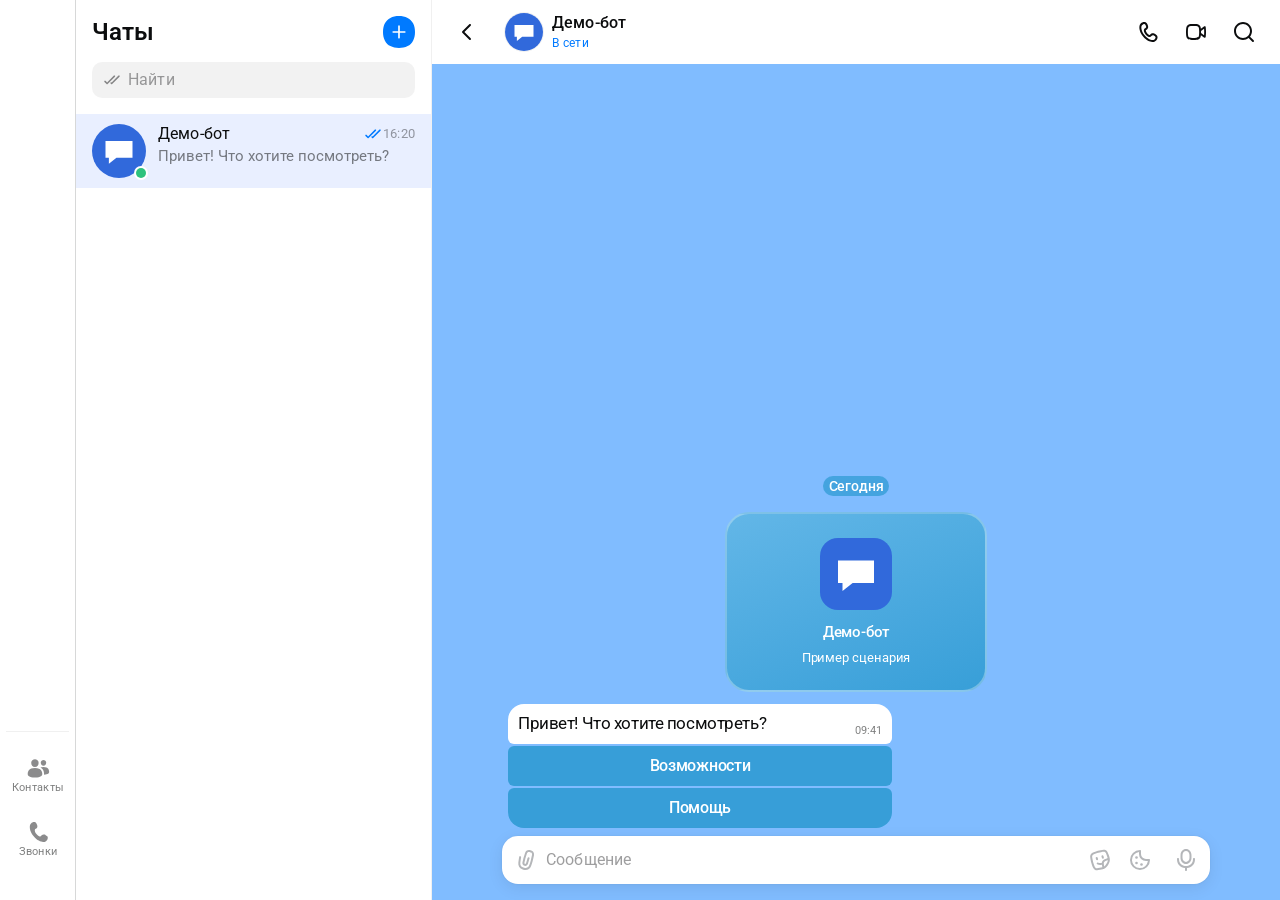
==== prototype/index.html @ 6539c927 "Add files via upload" ====
<!doctype html>
<html lang="ru">
<head>
<meta charset="utf-8">
<meta name="referrer" content="no-referrer">
<meta http-equiv="Content-Security-Policy" content="default-src 'self' data: blob:; script-src 'self' 'unsafe-inline'; style-src 'self' 'unsafe-inline'; img-src 'self' data: blob: https: http:; font-src 'self' data:; connect-src 'self'; object-src 'none'; base-uri 'none'; form-action 'self'">
<meta name="viewport" content="width=device-width, initial-scale=1, viewport-fit=cover">
<title>Чат-бот — Демо-бот</title>
<link rel="stylesheet" href="assets/fonts/fonts.css">
<link rel="stylesheet" href="shared/style.css">
<link rel="stylesheet" href="shared/board.css">
<link rel="stylesheet" href="shared/editor-ui.css">
<link rel="stylesheet" href="shared/message-media.css">
<link rel="stylesheet" href="shared/boundary.css">
</head>
<body>

<div class="app">

  <!-- ═══ Navigation Panel · Figma 1:22550 · только ≥768px ═══ -->
  <nav class="nav-rail" aria-label="Основная навигация">
    <div class="nav-group">
      <button class="nav-item is-active" type="button">
        <svg class="ico" aria-hidden="true" focusable="false" width="24" height="24" viewBox="0 0 24 24" fill="none" xmlns="http://www.w3.org/2000/svg"><path fill-rule="evenodd" clip-rule="evenodd" d="M12 3C13.3439 3 14.8289 3.08463 16.2085 3.19701C18.6009 3.39191 19.7971 3.48936 20.7063 4.39867C21.6155 5.30798 21.7096 6.46516 21.8979 8.7795C21.9597 9.54011 22 10.302 22 10.9969C22 11.6917 21.9597 12.4536 21.8979 13.2142C21.7096 15.5286 21.6155 16.6857 20.7063 17.5951C19.7971 18.5044 18.6009 18.6018 16.2084 18.7967C15.3845 18.8638 14.523 18.9211 13.6764 18.9563C12.6349 20.6759 11.5567 21.7791 9.95376 22.8456C9.27831 23.2949 8.41683 22.701 8.46643 21.8913C8.50168 21.3158 8.5093 20.7312 8.48572 20.1089C8.4593 19.4117 7.9168 18.8536 7.22532 18.7605L7.01474 18.7322C5.12871 18.5688 4.09872 18.4002 3.29372 17.5951C2.38452 16.6857 2.29039 15.5286 2.10213 13.2142C2.04026 12.4536 2 11.6917 2 10.9969C2 10.302 2.04026 9.54011 2.10213 8.7795C2.29039 6.46516 2.38452 5.30798 3.29372 4.39867C4.20292 3.48936 5.39913 3.39191 7.79155 3.19701C9.17113 3.08462 10.6561 3 12 3ZM7.50121 12.5C8.19223 12.5 8.75242 11.8284 8.75242 11C8.75242 10.1716 8.19223 9.5 7.50121 9.5C6.81019 9.5 6.25 10.1716 6.25 11C6.25 11.8284 6.81019 12.5 7.50121 12.5ZM11.9446 12.5C12.6356 12.5 13.1958 11.8284 13.1958 11C13.1958 10.1716 12.6356 9.5 11.9446 9.5C11.2535 9.5 10.6934 10.1716 10.6934 11C10.6934 11.8284 11.2535 12.5 11.9446 12.5ZM17.7505 11C17.7505 11.8284 17.1903 12.5 16.4993 12.5C15.8082 12.5 15.248 11.8284 15.248 11C15.248 10.1716 15.8082 9.5 16.4993 9.5C17.1903 9.5 17.7505 10.1716 17.7505 11Z" fill="currentColor"/></svg>
        <span>Все</span>
      </button>
      <button class="nav-item" type="button">
        <svg class="ico" aria-hidden="true" focusable="false" width="24" height="24" viewBox="0 0 24 24" fill="none" xmlns="http://www.w3.org/2000/svg"><path d="M10.1376 4.92166L10.2049 5.00016C10.304 4.99909 10.4024 4.99854 10.5 4.99854C12.0216 4.99854 13.7441 5.13252 15.226 5.28722C16.9238 5.46448 17.7727 5.55311 18.4001 6.18284C18.9679 6.75276 19.0915 7.49932 19.236 8.88934C17.8141 8.67946 16.1402 8.49854 14.5742 8.49854C12.7411 8.49854 10.6055 8.71131 8.90316 8.92678L8.68102 8.95469C7.30683 9.12672 6.13146 9.27385 5.05734 10.0866C3.98345 10.8991 3.55955 11.9063 3.06809 13.0739L2.99802 13.2403C2.56907 14.2561 2.21929 15.2714 1.94737 16.2951L1.92176 16.3915C1.86326 16.6114 1.80438 16.8327 1.74996 17.0526C1.68744 16.5281 1.64314 15.92 1.59083 15.2018C1.53577 14.4458 1.5 13.6891 1.5 12.9985C1.5 12.6756 1.50783 12.3381 1.52179 11.993C1.5078 11.6513 1.5 11.3252 1.5 11.0227C1.5 9.77386 1.63289 8.20976 1.78554 6.82502C1.93745 5.44696 2.01341 4.75793 2.42578 4.21005C2.5692 4.0195 2.76079 3.83112 2.95373 3.69093C3.50849 3.28787 3.90544 3.25088 4.69933 3.1769C6.47935 3.01103 7.36935 2.9281 7.91436 3.0853C8.11092 3.142 8.30969 3.22245 8.49035 3.31842C8.99128 3.58453 9.3734 4.03024 10.1376 4.92166Z" fill="currentColor"/><path d="M5.96253 11.2827C5.21374 11.8493 4.93583 12.5075 4.38001 13.8238C3.97687 14.7785 3.65027 15.7276 3.39724 16.6802C2.99285 18.2027 2.79065 18.9639 3.31555 19.7216C3.84044 20.4794 4.69624 20.5682 6.40784 20.7458C7.74197 20.8842 9.27933 20.9985 10.719 20.9985C12.439 20.9985 14.526 20.8354 16.2524 20.6629C17.9416 20.494 18.7862 20.4096 19.5649 19.8334C20.3435 19.2572 20.6304 18.5679 21.2042 17.1894C21.5959 16.2483 21.9126 15.3115 22.1525 14.3716C22.5108 12.9681 22.6899 12.2664 22.2009 11.5284C21.7119 10.7905 20.9297 10.669 19.3652 10.426C17.9055 10.1993 16.1641 9.99854 14.5743 9.99854C12.8365 9.99854 10.775 10.2018 9.09165 10.4149C7.50477 10.6158 6.71133 10.7162 5.96253 11.2827Z" fill="currentColor"/></svg>
        <span>Личные</span>
      </button>
      <button class="nav-item" type="button">
        <svg class="ico" aria-hidden="true" focusable="false" width="24" height="24" viewBox="0 0 24 24" fill="none" xmlns="http://www.w3.org/2000/svg"><path d="M10.1376 4.92166L10.2049 5.00016C10.304 4.99909 10.4024 4.99854 10.5 4.99854C12.0216 4.99854 13.7441 5.13252 15.226 5.28722C16.9238 5.46448 17.7727 5.55311 18.4001 6.18284C18.9679 6.75276 19.0915 7.49932 19.236 8.88934C17.8141 8.67946 16.1402 8.49854 14.5742 8.49854C12.7411 8.49854 10.6055 8.71131 8.90316 8.92678L8.68102 8.95469C7.30683 9.12672 6.13146 9.27385 5.05734 10.0866C3.98345 10.8991 3.55955 11.9063 3.06809 13.0739L2.99802 13.2403C2.56907 14.2561 2.21929 15.2714 1.94737 16.2951L1.92176 16.3915C1.86326 16.6114 1.80438 16.8327 1.74996 17.0526C1.68744 16.5281 1.64314 15.92 1.59083 15.2018C1.53577 14.4458 1.5 13.6891 1.5 12.9985C1.5 12.6756 1.50783 12.3381 1.52179 11.993C1.5078 11.6513 1.5 11.3252 1.5 11.0227C1.5 9.77386 1.63289 8.20976 1.78554 6.82502C1.93745 5.44696 2.01341 4.75793 2.42578 4.21005C2.5692 4.0195 2.76079 3.83112 2.95373 3.69093C3.50849 3.28787 3.90544 3.25088 4.69933 3.1769C6.47935 3.01103 7.36935 2.9281 7.91436 3.0853C8.11092 3.142 8.30969 3.22245 8.49035 3.31842C8.99128 3.58453 9.3734 4.03024 10.1376 4.92166Z" fill="currentColor"/><path d="M5.96253 11.2827C5.21374 11.8493 4.93583 12.5075 4.38001 13.8238C3.97687 14.7785 3.65027 15.7276 3.39724 16.6802C2.99285 18.2027 2.79065 18.9639 3.31555 19.7216C3.84044 20.4794 4.69624 20.5682 6.40784 20.7458C7.74197 20.8842 9.27933 20.9985 10.719 20.9985C12.439 20.9985 14.526 20.8354 16.2524 20.6629C17.9416 20.494 18.7862 20.4096 19.5649 19.8334C20.3435 19.2572 20.6304 18.5679 21.2042 17.1894C21.5959 16.2483 21.9126 15.3115 22.1525 14.3716C22.5108 12.9681 22.6899 12.2664 22.2009 11.5284C21.7119 10.7905 20.9297 10.669 19.3652 10.426C17.9055 10.1993 16.1641 9.99854 14.5743 9.99854C12.8365 9.99854 10.775 10.2018 9.09165 10.4149C7.50477 10.6158 6.71133 10.7162 5.96253 11.2827Z" fill="currentColor"/></svg>
        <span>Новые</span>
      </button>
      <button class="nav-item" type="button">
        <svg class="ico" aria-hidden="true" focusable="false" width="24" height="24" viewBox="0 0 24 24" fill="none" xmlns="http://www.w3.org/2000/svg"><path d="M10.1376 4.92166L10.2049 5.00016C10.304 4.99909 10.4024 4.99854 10.5 4.99854C12.0216 4.99854 13.7441 5.13252 15.226 5.28722C16.9238 5.46448 17.7727 5.55311 18.4001 6.18284C18.9679 6.75276 19.0915 7.49932 19.236 8.88934C17.8141 8.67946 16.1402 8.49854 14.5742 8.49854C12.7411 8.49854 10.6055 8.71131 8.90316 8.92678L8.68102 8.95469C7.30683 9.12672 6.13146 9.27385 5.05734 10.0866C3.98345 10.8991 3.55955 11.9063 3.06809 13.0739L2.99802 13.2403C2.56907 14.2561 2.21929 15.2714 1.94737 16.2951L1.92176 16.3915C1.86326 16.6114 1.80438 16.8327 1.74996 17.0526C1.68744 16.5281 1.64314 15.92 1.59083 15.2018C1.53577 14.4458 1.5 13.6891 1.5 12.9985C1.5 12.6756 1.50783 12.3381 1.52179 11.993C1.5078 11.6513 1.5 11.3252 1.5 11.0227C1.5 9.77386 1.63289 8.20976 1.78554 6.82502C1.93745 5.44696 2.01341 4.75793 2.42578 4.21005C2.5692 4.0195 2.76079 3.83112 2.95373 3.69093C3.50849 3.28787 3.90544 3.25088 4.69933 3.1769C6.47935 3.01103 7.36935 2.9281 7.91436 3.0853C8.11092 3.142 8.30969 3.22245 8.49035 3.31842C8.99128 3.58453 9.3734 4.03024 10.1376 4.92166Z" fill="currentColor"/><path d="M5.96253 11.2827C5.21374 11.8493 4.93583 12.5075 4.38001 13.8238C3.97687 14.7785 3.65027 15.7276 3.39724 16.6802C2.99285 18.2027 2.79065 18.9639 3.31555 19.7216C3.84044 20.4794 4.69624 20.5682 6.40784 20.7458C7.74197 20.8842 9.27933 20.9985 10.719 20.9985C12.439 20.9985 14.526 20.8354 16.2524 20.6629C17.9416 20.494 18.7862 20.4096 19.5649 19.8334C20.3435 19.2572 20.6304 18.5679 21.2042 17.1894C21.5959 16.2483 21.9126 15.3115 22.1525 14.3716C22.5108 12.9681 22.6899 12.2664 22.2009 11.5284C21.7119 10.7905 20.9297 10.669 19.3652 10.426C17.9055 10.1993 16.1641 9.99854 14.5743 9.99854C12.8365 9.99854 10.775 10.2018 9.09165 10.4149C7.50477 10.6158 6.71133 10.7162 5.96253 11.2827Z" fill="currentColor"/></svg>
        <span>Сферум</span>
      </button>
      <button class="nav-item" type="button">
        <svg class="ico" aria-hidden="true" focusable="false" width="24" height="24" viewBox="0 0 24 24" fill="none" xmlns="http://www.w3.org/2000/svg"><path d="M10.1376 4.92166L10.2049 5.00016C10.304 4.99909 10.4024 4.99854 10.5 4.99854C12.0216 4.99854 13.7441 5.13252 15.226 5.28722C16.9238 5.46448 17.7727 5.55311 18.4001 6.18284C18.9679 6.75276 19.0915 7.49932 19.236 8.88934C17.8141 8.67946 16.1402 8.49854 14.5742 8.49854C12.7411 8.49854 10.6055 8.71131 8.90316 8.92678L8.68102 8.95469C7.30683 9.12672 6.13146 9.27385 5.05734 10.0866C3.98345 10.8991 3.55955 11.9063 3.06809 13.0739L2.99802 13.2403C2.56907 14.2561 2.21929 15.2714 1.94737 16.2951L1.92176 16.3915C1.86326 16.6114 1.80438 16.8327 1.74996 17.0526C1.68744 16.5281 1.64314 15.92 1.59083 15.2018C1.53577 14.4458 1.5 13.6891 1.5 12.9985C1.5 12.6756 1.50783 12.3381 1.52179 11.993C1.5078 11.6513 1.5 11.3252 1.5 11.0227C1.5 9.77386 1.63289 8.20976 1.78554 6.82502C1.93745 5.44696 2.01341 4.75793 2.42578 4.21005C2.5692 4.0195 2.76079 3.83112 2.95373 3.69093C3.50849 3.28787 3.90544 3.25088 4.69933 3.1769C6.47935 3.01103 7.36935 2.9281 7.91436 3.0853C8.11092 3.142 8.30969 3.22245 8.49035 3.31842C8.99128 3.58453 9.3734 4.03024 10.1376 4.92166Z" fill="currentColor"/><path d="M5.96253 11.2827C5.21374 11.8493 4.93583 12.5075 4.38001 13.8238C3.97687 14.7785 3.65027 15.7276 3.39724 16.6802C2.99285 18.2027 2.79065 18.9639 3.31555 19.7216C3.84044 20.4794 4.69624 20.5682 6.40784 20.7458C7.74197 20.8842 9.27933 20.9985 10.719 20.9985C12.439 20.9985 14.526 20.8354 16.2524 20.6629C17.9416 20.494 18.7862 20.4096 19.5649 19.8334C20.3435 19.2572 20.6304 18.5679 21.2042 17.1894C21.5959 16.2483 21.9126 15.3115 22.1525 14.3716C22.5108 12.9681 22.6899 12.2664 22.2009 11.5284C21.7119 10.7905 20.9297 10.669 19.3652 10.426C17.9055 10.1993 16.1641 9.99854 14.5743 9.99854C12.8365 9.99854 10.775 10.2018 9.09165 10.4149C7.50477 10.6158 6.71133 10.7162 5.96253 11.2827Z" fill="currentColor"/></svg>
        <span>Папка</span>
      </button>
    </div>

    <div class="nav-group">
      <div class="nav-divider"></div>
      <button class="nav-item" type="button">
        <svg class="ico" aria-hidden="true" focusable="false" width="24" height="24" viewBox="0 0 24 24" fill="none" xmlns="http://www.w3.org/2000/svg"><path d="M8.92098 11.0771C6.53528 11.0771 5.20822 9.00163 5.20822 6.69431C5.20822 4.38699 7.15131 3.21442 8.92098 3.21442C10.6906 3.21442 12.6337 4.38699 12.6337 6.69431C12.6337 9.00163 11.3067 11.0771 8.92098 11.0771Z" fill="currentColor"/><path d="M16.2858 17.8358H16.2792C16.2808 17.8796 16.2816 17.9233 16.2816 17.9669C16.2816 19.622 15.1414 21.4294 8.99801 21.4294C2.85468 21.4294 1.71436 19.622 1.71436 17.9669C1.71436 17.9233 1.71515 17.8796 1.7168 17.8358H1.71436C1.71707 17.7989 1.71993 17.7614 1.72298 17.7234C1.72436 17.7042 1.72592 17.6851 1.72767 17.6659C1.89835 15.6237 2.61966 11.9921 8.99724 11.9921C15.5557 11.9921 16.2165 15.8939 16.2858 17.8358Z" fill="currentColor"/><path d="M17.4672 9.78802C15.7242 9.78802 14.7547 8.23249 14.7547 6.50315C14.7547 4.77381 16.1743 3.89497 17.4672 3.89497C18.7601 3.89497 20.1797 4.77381 20.1797 6.50315C20.1797 8.23249 19.2101 9.78802 17.4672 9.78802Z" fill="currentColor"/><path d="M23.1414 15.8738C23.1414 17.1927 22.3284 18.6276 18.0679 18.75L18.0331 17.7737C17.9942 16.6841 17.7898 14.7485 16.43 13.0815C15.9006 12.4325 15.2378 11.8729 14.4259 11.4263C15.1901 11.0974 16.18 10.8955 17.4641 10.8955C22.5757 10.8955 23.0907 14.146 23.1447 15.7637H23.1395C23.1408 15.8005 23.1414 15.8372 23.1414 15.8738Z" fill="currentColor"/></svg>
        <span>Контакты</span>
      </button>
      <button class="nav-item" type="button">
        <svg class="ico" aria-hidden="true" focusable="false" width="24" height="24" viewBox="0 0 24 24" fill="none" xmlns="http://www.w3.org/2000/svg"><path d="M9.93756 8.65649C11.0358 8.09328 11.6448 6.86564 11.3061 5.67731C11.1891 5.26684 11.0569 4.85591 10.9163 4.51122C10.7576 4.12229 10.5311 3.6778 10.3007 3.25961C9.77384 2.30346 8.68378 1.81008 7.62423 2.0679C7.3562 2.13312 7.09319 2.20496 6.86483 2.28117C5.23673 2.82445 3.99263 4.22468 3.84758 5.9373C3.65112 8.25691 4.13977 11.9644 7.68663 16.2616C11.2228 20.5459 14.7558 21.7298 17.0678 21.9777C18.7858 22.1619 20.3797 21.1878 21.2237 19.6779C21.3437 19.4631 21.4675 19.2125 21.586 18.9565C22.038 17.98 21.7933 16.8282 20.9808 16.1238C20.5631 15.7616 20.0999 15.392 19.6827 15.1324C19.3882 14.949 19.0297 14.7664 18.6689 14.5994C17.6166 14.1123 16.3915 14.4668 15.6521 15.361L15.2628 15.8319C14.8901 16.2826 14.3332 16.5516 13.7732 16.3848C12.9644 16.1438 11.7122 15.533 10.4353 13.9859C9.13327 12.4084 8.81967 10.9989 8.77548 10.1299C8.74601 9.55029 9.12859 9.07134 9.64438 8.80684L9.93756 8.65649Z" fill="currentColor"/></svg>
        <span>Звонки</span>
      </button>
      <div class="nav-spacer"></div>
      <button class="nav-item" type="button">
        <svg class="ico" aria-hidden="true" focusable="false" width="24" height="24" viewBox="0 0 24 24" fill="none" xmlns="http://www.w3.org/2000/svg"><path fill-rule="evenodd" clip-rule="evenodd" d="M7.97542 18.9711C7.50303 18.6977 6.96233 18.5509 6.42195 18.6276L4.72746 18.8679C3.81785 18.9969 2.9211 18.5602 2.46174 17.7646L2.23856 17.378C1.7792 16.5823 1.8494 15.5873 2.41593 14.8641L3.47389 13.5134C3.80913 13.0854 3.95259 12.5438 3.95259 12.0001C3.95259 11.4564 3.80911 10.9146 3.4738 10.4865L2.41593 9.13598C1.8494 8.4127 1.7792 7.41772 2.23856 6.62205L2.46174 6.23547C2.9211 5.4398 3.81785 5.00311 4.72746 5.13213L6.4226 5.37255C6.96271 5.44916 7.50316 5.3025 7.97531 5.02924C8.44675 4.7564 8.84739 4.35996 9.0508 3.85466L9.68961 2.2677C10.0327 1.41541 10.8592 0.857117 11.778 0.857117H12.2243C13.143 0.857117 13.9696 1.41541 14.3127 2.2677L14.9521 3.85614C15.1553 4.36086 15.5554 4.75689 16.0263 5.02943C16.4979 5.30244 17.0379 5.44893 17.5775 5.3724L19.2712 5.13218C20.1808 5.00317 21.0775 5.43986 21.5369 6.23552L21.7601 6.6221C22.2194 7.41777 22.1492 8.41275 21.5827 9.13603L20.529 10.4813C20.1925 10.9108 20.0487 11.4545 20.0487 12.0001C20.0487 12.5456 20.1925 13.0892 20.5289 13.5186L21.5827 14.864C22.1492 15.5873 22.2194 16.5823 21.7601 17.3779L21.5369 17.7645C21.0775 18.5602 20.1808 18.9969 19.2712 18.8679L17.5781 18.6277C17.0383 18.5512 16.4981 18.6977 16.0262 18.9709C15.555 19.2436 15.1547 19.6398 14.9514 20.1448L14.3127 21.7315C13.9696 22.5838 13.143 23.1421 12.2243 23.1421H11.778C10.8592 23.1421 10.0327 22.5838 9.68961 21.7315L9.05149 20.1463C8.84798 19.6407 8.4471 19.244 7.97542 18.9711ZM12.0003 16.4577C14.4618 16.4577 16.4571 14.4623 16.4571 12.0008C16.4571 9.53923 14.4618 7.54377 12.0003 7.54377C9.53891 7.54377 7.54353 9.53923 7.54353 12.0008C7.54353 14.4623 9.53891 16.4577 12.0003 16.4577Z" fill="currentColor"/></svg>
        <span>Настройки</span>
      </button>
    </div>
  </nav>

  <!-- ═══ Secondary Panel · Figma 1:22551 · только ≥972px ═══ -->
  <aside class="chat-list-panel" aria-label="Список чатов">
    <div class="list-topbar">
      <div class="list-title-row">
        <p class="list-title">Чаты</p>
        <button class="list-add" type="button" aria-label="Создать чат">
          <svg class="ico" aria-hidden="true" focusable="false" width="32" height="32" viewBox="0 0 32 32" fill="none" xmlns="http://www.w3.org/2000/svg"><path d="M16 0C19.0133 0 21.9506 0.488659 24.6333 1.92336C26.98 3.17837 28.8216 5.02004 30.0767 7.36671C31.5113 10.0494 32 12.9867 32 16C32 19.3492 31.3317 22.2866 30.0767 24.6333C28.8216 26.98 26.98 28.8216 24.6333 30.0766C21.9506 31.5113 19.0133 32 16 32C12.6508 32 9.71338 31.3317 7.36671 30.0766C5.02005 28.8216 3.17837 26.98 1.92336 24.6333C0.48398 21.9419 0.0181254 19.0189 0 16C0 12.6508 0.668345 9.71338 1.92336 7.36671C3.17837 5.02004 5.02005 3.17837 7.36671 1.92336C9.71338 0.668344 12.6508 0 16 0Z" fill="currentColor"/><path d="M15.1667 16.8333V21.8333C15.1667 22.2936 15.5398 22.6667 16 22.6667C16.4602 22.6667 16.8333 22.2936 16.8333 21.8333V16.8333H21.8333C22.2936 16.8333 22.6667 16.4602 22.6667 16C22.6667 15.5398 22.2936 15.1667 21.8333 15.1667H16.8333V10.1667C16.8333 9.70643 16.4602 9.33334 16 9.33334C15.5398 9.33334 15.1667 9.70643 15.1667 10.1667V15.1667H10.1667C9.70644 15.1667 9.33334 15.5398 9.33334 16C9.33334 16.4602 9.70644 16.8333 10.1667 16.8333H15.1667Z" fill="white"/></svg>
        </button>
      </div>
      <div class="list-search-wrap">
        <div class="list-search">
          <svg class="ico" aria-hidden="true" focusable="false" width="16" height="16" viewBox="0 0 16 16" fill="none" xmlns="http://www.w3.org/2000/svg"><path d="M10.9803 4.68023C11.2732 4.38734 11.2732 3.91247 10.9803 3.61957C10.6874 3.32668 10.2126 3.32668 9.91967 3.61957L3.1 10.4392L1.53033 8.86957C1.23744 8.57668 0.762563 8.57668 0.46967 8.86957C0.176777 9.16247 0.176777 9.63734 0.46967 9.93023L2.56967 12.0302C2.86256 12.3231 3.33744 12.3231 3.63033 12.0302L10.9803 4.68023Z" fill="currentColor"/><path d="M15.5296 4.68023C15.8225 4.38734 15.8225 3.91247 15.5296 3.61957C15.2368 3.32668 14.7619 3.32668 14.469 3.61957L7.64932 10.4392L7.6358 10.4257C7.34291 10.1328 6.86803 10.1328 6.57514 10.4257C6.28225 10.7186 6.28225 11.1935 6.57514 11.4864L7.11899 12.0302C7.41188 12.3231 7.88675 12.3231 8.17965 12.0302L15.5296 4.68023Z" fill="currentColor"/></svg>
          <span>Найти</span>
        </div>
      </div>
    </div>

    <!-- В макете 9 строк, но 8 из них — инстансы одного компонента .Cell P2P.
         Реальный контент по MCP получен только для двух: 1:22554 (выбранная,
         бот) и 1:22558 (Cell Chat). Остальные строки не выдуманы намеренно —
         подставляются данными из API. -->
    <div class="chat-list">
      <!-- .Cell P2P (выбранная, 1:22554) -->
      <button class="cell is-selected" type="button" id="cellBot">
        <span class="cell-avatar">
          <img class="avatar" src="assets/demo-avatar.svg" alt="">
          <span class="cell-online">
            <svg class="ico" aria-hidden="true" focusable="false" width="14" height="14" viewBox="0 0 14 14" fill="none" xmlns="http://www.w3.org/2000/svg" data-subst="1"><circle cx="7" cy="7" r="7" fill="#fff"/><circle cx="7" cy="7" r="5" fill="#2ec27e"/></svg>
          </span>
        </span>
        <span class="cell-mid">
          <span class="cell-row1">
            <span class="cell-name">Демо-бот</span>
            <span class="cell-timegroup">
              <svg class="ico" aria-hidden="true" focusable="false" width="16" height="16" viewBox="0 0 16 16" fill="none" xmlns="http://www.w3.org/2000/svg"><path d="M10.9803 4.68023C11.2732 4.38734 11.2732 3.91247 10.9803 3.61957C10.6874 3.32668 10.2126 3.32668 9.91967 3.61957L3.1 10.4392L1.53033 8.86957C1.23744 8.57668 0.762563 8.57668 0.46967 8.86957C0.176777 9.16247 0.176777 9.63734 0.46967 9.93023L2.56967 12.0302C2.86256 12.3231 3.33744 12.3231 3.63033 12.0302L10.9803 4.68023Z" fill="currentColor"/><path d="M15.5296 4.68023C15.8225 4.38734 15.8225 3.91247 15.5296 3.61957C15.2368 3.32668 14.7619 3.32668 14.469 3.61957L7.64932 10.4392L7.6358 10.4257C7.34291 10.1328 6.86803 10.1328 6.57514 10.4257C6.28225 10.7186 6.28225 11.1935 6.57514 11.4864L7.11899 12.0302C7.41188 12.3231 7.88675 12.3231 8.17965 12.0302L15.5296 4.68023Z" fill="currentColor"/></svg>
              <span class="cell-time">16:20</span>
            </span>
          </span>
          <!-- Превью — последнее отправленное сообщение; рендерится скриптом
               (renderChrome), здесь — то, что видно до его запуска. -->
          <span class="cell-msg cell-msg-2">Здравствуйте 👋
Что хотите посмотреть?</span>
        </span>
      </button>

    </div>
  </aside>

  <!-- ═══ ЧАТ · QT+WEB 1:22563 / Chat-bot Mobile 1:22607 ═══ -->
  <main class="chat">

    <header class="chat-topbar">
      <button class="tb-back" type="button" aria-label="Назад">
        <svg class="ico ico-mobile" aria-hidden="true" focusable="false" width="24" height="24" viewBox="0 0 24 24" fill="none" xmlns="http://www.w3.org/2000/svg"><path d="M7.82497 13L12.7124 17.8875C13.1049 18.28 13.1021 18.9172 12.7062 19.3062C12.3151 19.6904 11.6876 19.6876 11.2999 19.3L4.70708 12.7071C4.31655 12.3166 4.31655 11.6834 4.70708 11.2929L11.2999 4.70002C11.6876 4.31241 12.3151 4.30964 12.7062 4.6938C13.1021 5.08281 13.1049 5.72003 12.7124 6.11252L7.82497 11H19C19.5523 11 20 11.4477 20 12C20 12.5523 19.5523 13 19 13H7.82497Z" fill="currentColor"/></svg>
        <svg class="ico ico-desktop" aria-hidden="true" focusable="false" width="24" height="24" viewBox="0 0 24 24" fill="none" xmlns="http://www.w3.org/2000/svg"><path fill-rule="evenodd" clip-rule="evenodd" d="M14.7071 4.29289C14.3166 3.90237 13.6834 3.90237 13.2929 4.29289L6.29289 11.2929C5.90237 11.6834 5.90237 12.3166 6.29289 12.7071L13.2929 19.7071C13.6834 20.0976 14.3166 20.0976 14.7071 19.7071C15.0976 19.3166 15.0976 18.6834 14.7071 18.2929L8.41421 12L14.7071 5.70711C15.0976 5.31658 15.0976 4.68342 14.7071 4.29289Z" fill="currentColor"/></svg>
      </button>

      <div class="tb-person">
        <span class="tb-avatar">
          <img src="assets/demo-avatar.svg" alt="">
        </span>
        <div class="tb-title">
          <div class="tb-name-row">
            <p class="tb-name">Демо-бот</p>
          </div>
          <div class="tb-status">
            <span class="st-mobile">бот</span>
            <span class="st-desktop">В сети</span>
          </div>
        </div>
      </div>

      <div class="tb-actions">
        <button class="tb-btn act-desktop" type="button" aria-label="Позвонить">
          <svg class="ico" aria-hidden="true" focusable="false" width="24" height="24" viewBox="0 0 24 24" fill="none" xmlns="http://www.w3.org/2000/svg"><path fill-rule="evenodd" clip-rule="evenodd" d="M7.5152 2.09828C8.94843 1.74428 10.414 2.41643 11.1133 3.69225C11.3205 4.0703 11.5353 4.49158 11.6937 4.87955C11.8331 5.22083 11.958 5.60757 12.0645 5.97607C12.5304 7.58877 11.6876 9.19134 10.292 9.90643L10.0995 10.005C9.98411 10.0642 9.91046 10.1345 9.87287 10.1887C9.84017 10.2359 9.83755 10.264 9.83874 10.2848C9.87209 10.8721 10.0902 11.9217 11.1054 13.1506C12.1147 14.3724 13.0623 14.8171 13.6097 14.9834C13.6277 14.9889 13.6525 14.9931 13.7033 14.9727C13.7627 14.949 13.8471 14.8933 13.9302 14.7929L14.2321 14.428C15.1696 13.2951 16.7837 12.783 18.2238 13.4557C18.5508 13.6084 18.8952 13.7839 19.1951 13.9705C19.6239 14.2371 20.0722 14.5952 20.4535 14.9236C21.5502 15.8683 21.8798 17.4209 21.2682 18.7301C21.1616 18.9582 21.0459 19.1915 20.9284 19.4016C20.0045 21.0531 18.2125 22.1935 16.2046 21.9783C13.8665 21.7278 10.4428 20.5369 7.08713 16.4747C3.72808 12.4085 3.20549 8.81649 3.40097 6.47157C3.56771 4.47125 4.99746 2.90236 6.80127 2.30097C7.02763 2.22549 7.275 2.1576 7.5152 2.09828ZM9.35976 4.65476C9.08585 4.15502 8.52595 3.91011 7.99445 4.04139C7.78417 4.09332 7.592 4.14691 7.43344 4.19977C6.28705 4.58198 5.4858 5.53721 5.39404 6.63795C5.24121 8.47141 5.60863 11.5437 8.62861 15.1995C11.6456 18.8517 14.589 19.7924 16.4175 19.9883C17.5056 20.1049 18.5861 19.4912 19.1832 18.4239C19.2685 18.2714 19.3616 18.0854 19.4564 17.8825C19.6895 17.3835 19.5638 16.798 19.1488 16.4405C18.7963 16.1368 18.4387 15.8565 18.1394 15.6704C17.9342 15.5427 17.6691 15.4052 17.3779 15.2693C16.8684 15.0313 16.2073 15.1791 15.7725 15.7045L15.4705 16.0694C14.9637 16.6819 14.0591 17.2117 13.0286 16.8985C12.1174 16.6216 10.8316 15.9604 9.56387 14.4258C8.25741 12.8443 7.89768 11.3796 7.84196 10.3984C7.78175 9.33827 8.48658 8.58297 9.18803 8.22356L9.38049 8.12495C10.0232 7.79563 10.3132 7.12072 10.1431 6.53194C10.0465 6.1975 9.94408 5.88585 9.84232 5.63666C9.72544 5.35044 9.55164 5.00483 9.35976 4.65476Z" fill="currentColor"/></svg>
        </button>
        <button class="tb-btn act-desktop" type="button" aria-label="Видеозвонок">
          <svg class="ico" aria-hidden="true" focusable="false" width="24" height="24" viewBox="0 0 24 24" fill="none" xmlns="http://www.w3.org/2000/svg"><path fill-rule="evenodd" clip-rule="evenodd" d="M9.52362 20C8.96929 20 8.41605 19.9698 7.86293 19.9342C5.93339 19.8107 4.49152 19.7184 3.35067 18.4901C2.7536 17.8474 2.44993 17.1252 2.28428 16.2722C2.09812 15.3135 2.07843 14.3213 2.03378 13.3468C2.01273 12.8877 2 12.432 2 12C2 11.568 2.01273 11.1123 2.03378 10.6532C2.07842 9.67874 2.09812 8.68647 2.28428 7.72783C2.44993 6.87477 2.7536 6.15264 3.35067 5.50985C4.49152 4.28163 5.9334 4.18931 7.86294 4.06578C8.41606 4.03018 8.96929 4 9.52362 4C10.078 4 10.6312 4.03018 11.1843 4.06578C13.1138 4.18931 14.5557 4.28163 15.6966 5.50985C16.2936 6.15264 16.5973 6.87477 16.763 7.72783C16.8199 8.02082 16.8616 8.33682 16.8942 8.67593L19.9419 6.5212L19.9576 6.51003C20.0176 6.46737 20.134 6.38449 20.2494 6.32759C20.396 6.2553 20.7404 6.12332 21.13 6.3137C21.5168 6.5027 21.6481 6.86261 21.6931 7.03095C21.7279 7.16135 21.7445 7.30928 21.753 7.38434L21.7552 7.40398C21.8444 8.17482 22 9.82955 22 12.0001C22 14.1706 21.8444 15.8252 21.7552 16.596L21.753 16.6157C21.7445 16.6908 21.7279 16.8387 21.6931 16.9691C21.6481 17.1374 21.5167 17.4973 21.13 17.6863C20.7404 17.8767 20.396 17.7447 20.2494 17.6724C20.134 17.6155 20.0176 17.5327 19.9577 17.49L19.9419 17.4788L16.8942 15.3241C16.8616 15.6632 16.8199 15.9792 16.763 16.2722C16.5973 17.1252 16.2936 17.8474 15.6966 18.4902C14.5557 19.7184 13.1138 19.8107 11.1843 19.9342C10.6312 19.9698 10.078 20 9.52362 20ZM8.22399 17.9538C8.67168 17.9829 9.11083 18 9.52362 18C9.93641 18 10.3756 17.9829 10.8233 17.9538C13.1191 17.8044 13.7782 17.7093 14.3584 17.0847C14.6458 16.7753 14.8114 16.4318 14.9209 15.8677C15.0404 15.2527 15.0794 14.4586 15.1348 13.2494C15.1548 12.814 15.1663 12.3919 15.1663 12C15.1663 11.6081 15.1548 11.186 15.1348 10.7506C15.0794 9.54138 15.0404 8.74731 14.9209 8.13227C14.8114 7.56823 14.6458 7.22472 14.3584 6.91527C13.7782 6.29068 13.1191 6.19557 10.8233 6.0462C10.3756 6.01707 9.93641 6 9.52362 6C9.11084 6 8.67169 6.01707 8.22399 6.0462C5.92815 6.19557 5.26905 6.29068 4.6889 6.91527C4.40146 7.22472 4.23585 7.56823 4.12633 8.13226C4.00689 8.74731 3.96789 9.54138 3.91245 10.7506C3.89249 11.186 3.88091 11.6081 3.88091 12C3.88091 12.3919 3.89249 12.814 3.91245 13.2494C3.96789 14.4586 4.00689 15.2527 4.12633 15.8677C4.23585 16.4318 4.40146 16.7753 4.6889 17.0847C5.26905 17.7093 5.92815 17.8044 8.22399 17.9538ZM17.024 13.0981L20.0606 15.2449C20.1252 14.4249 20.1848 13.3127 20.1848 12.0001C20.1848 10.6874 20.1252 9.57518 20.0606 8.75511L17.0241 10.902C17.0387 11.2764 17.0472 11.6461 17.0472 12C17.0472 12.3539 17.0387 12.7236 17.024 13.0981Z" fill="currentColor"/></svg>
        </button>
        <button class="tb-btn act-desktop" type="button" aria-label="Поиск по чату">
          <svg class="ico" aria-hidden="true" focusable="false" width="24" height="24" viewBox="0 0 24 24" fill="none" xmlns="http://www.w3.org/2000/svg"><path fill-rule="evenodd" clip-rule="evenodd" d="M16.6014 18.0456C15.0642 19.2694 13.1175 20.0007 11 20.0007C6.02944 20.0007 2 15.9711 2 11.0004C2 6.0296 6.02944 2 11 2C15.9706 2 20 6.0296 20 11.0004C20 13.133 19.2583 15.0923 18.0189 16.6345L21.7071 20.3229C22.0976 20.7135 22.0976 21.3467 21.7071 21.7372C21.3166 22.1277 20.6834 22.1277 20.2929 21.7372L16.6014 18.0456ZM18 11.0004C18 14.8665 14.866 18.0006 11 18.0006C7.13401 18.0006 4 14.8665 4 11.0004C4 7.13422 7.13401 4.00008 11 4.00008C14.866 4.00008 18 7.13422 18 11.0004Z" fill="currentColor"/></svg>
        </button>
        <button class="tb-btn act-mobile" type="button" aria-label="Ещё">
          <svg class="ico" aria-hidden="true" focusable="false" width="24" height="24" viewBox="0 0 24 24" fill="none" xmlns="http://www.w3.org/2000/svg"><path d="M12 7.49988C11.1716 7.49988 10.5 6.82833 10.5 5.99994C10.5 5.17155 11.1716 4.5 12 4.5C12.8284 4.5 13.5 5.17155 13.5 5.99994C13.5 6.82833 12.8284 7.49988 12 7.49988Z" fill="currentColor"/><path d="M12 19.4994C11.1716 19.4994 10.5 18.8278 10.5 17.9995C10.5 17.1711 11.1716 16.4995 12 16.4995C12.8284 16.4995 13.5 17.1711 13.5 17.9995C13.5 18.8278 12.8284 19.4994 12 19.4994Z" fill="currentColor"/><path d="M10.5 11.9997C10.5 12.8281 11.1716 13.4996 12 13.4996C12.8284 13.4996 13.5 12.8281 13.5 11.9997C13.5 11.1713 12.8284 10.4998 12 10.4998C11.1716 10.4998 10.5 11.1713 10.5 11.9997Z" fill="currentColor"/></svg>
        </button>
      </div>
    </header>

    <div class="chat-scroll"></div>

    <!-- Write Bar · 1:22592 (деск) / 1:22642 (моб) -->
    <div class="writebar">
      <div class="wb-card">
        <div class="wb-field">
          <button class="wb-ico wb-emoji" type="button" aria-label="Эмодзи">
            <svg class="ico" aria-hidden="true" focusable="false" width="28" height="28" viewBox="0 0 28 28" fill="none" xmlns="http://www.w3.org/2000/svg"><path d="M18.0214 9.411C17.8546 8.78862 17.2149 8.41928 16.5925 8.58604C15.9702 8.75281 15.6008 9.39253 15.7676 10.0149L16.2205 11.7053C16.3873 12.3277 17.027 12.697 17.6494 12.5302C18.2718 12.3635 18.6411 11.7237 18.4743 11.1014L18.0214 9.411Z" fill="currentColor"/><path d="M9.83123 10.3976C10.4536 10.2308 11.0933 10.6001 11.2601 11.2225L11.713 12.9129C11.8798 13.5353 11.5104 14.175 10.8881 14.3418C10.2657 14.5085 9.62597 14.1392 9.4592 13.5168L9.00627 11.8264C8.8395 11.2041 9.20885 10.5643 9.83123 10.3976Z" fill="currentColor"/><path fill-rule="evenodd" clip-rule="evenodd" d="M8.41844 4.28256C9.45631 3.91652 10.538 3.56591 11.5516 3.29431C12.5652 3.02272 13.6773 2.78549 14.7592 2.58356L14.8385 2.56875C16.1282 2.32796 17.2178 2.12455 18.1459 2.0889C19.1478 2.05042 20.0456 2.20072 20.9358 2.71468C21.826 3.22863 22.4051 3.93102 22.8727 4.8179C23.3059 5.63948 23.6745 6.68472 24.1108 7.92199L24.1376 7.99821C24.5037 9.03609 24.8543 10.1178 25.1259 11.1314C25.3203 11.857 25.4284 12.2758 25.4883 13.4197C25.5863 15.2883 24.8104 17.5062 23.7311 19.3756C22.6517 21.2451 21.1189 23.026 19.4517 23.8754C18.4311 24.3954 18.0143 24.5113 17.2888 24.7057C16.2752 24.9773 15.1631 25.2145 14.0812 25.4164L14.0019 25.4312C12.7122 25.672 11.6226 25.8754 10.6945 25.9111C9.69266 25.9496 8.79483 25.7993 7.90464 25.2853C7.01445 24.7713 6.43536 24.069 5.96776 23.1821C5.53457 22.3605 5.16597 21.3152 4.72965 20.0779L4.70279 20.0018C4.33674 18.9639 3.98613 17.8822 3.71454 16.8686C3.44295 15.855 3.20572 14.7429 3.00379 13.661L2.98898 13.5817C2.74819 12.292 2.54477 11.2024 2.50913 10.2743C2.47065 9.27243 2.62095 8.37461 3.1349 7.48441C3.64886 6.59422 4.35125 6.01514 5.23812 5.54753C6.05973 5.11434 7.10501 4.74573 8.34232 4.30941L8.41844 4.28256ZM12.1556 5.54814C11.2195 5.79896 10.1986 6.12892 9.19452 6.48305C7.86077 6.95345 6.97882 7.26755 6.32638 7.61155C5.7224 7.92999 5.39636 8.23412 5.15563 8.65108C4.9149 9.06804 4.81454 9.50246 4.84074 10.1847C4.86905 10.9218 5.03801 11.8426 5.29751 13.2329C5.49287 14.2795 5.71755 15.3286 5.96837 16.2647C6.21918 17.2007 6.54915 18.2216 6.90328 19.2257C7.37367 20.5594 7.68777 21.4414 8.03177 22.0938C8.35022 22.6978 8.65434 23.0238 9.07131 23.2646C9.48827 23.5053 9.92269 23.6057 10.605 23.5795C11.342 23.5512 12.2628 23.3822 13.6531 23.1227C14.6997 22.9273 15.7488 22.7027 16.6849 22.4518L16.7597 22.4318C16.6961 22.12 16.6354 21.8077 16.5775 21.4978L16.5627 21.4185C16.4354 20.7364 16.3185 20.1103 16.2314 19.5344C16.1305 19.5663 16.0285 19.5961 15.9253 19.6238C14.1385 20.1025 12.3311 19.8509 10.6998 19.0829C9.89865 18.7058 9.9341 17.6265 10.687 17.1604C11.0706 16.9229 11.5489 16.9202 11.9655 17.0934C13.0846 17.5586 14.2373 17.6604 15.3213 17.37C15.5973 17.296 15.8644 17.1978 16.1214 17.0767C16.1974 16.4712 16.3776 15.8946 16.7087 15.3212C17.2226 14.431 17.925 13.8519 18.8119 13.3843C19.6335 12.9511 20.6788 12.5825 21.9161 12.1462L21.9922 12.1194C22.2895 12.0145 22.5903 11.911 22.8921 11.8101L22.8721 11.7353C22.6213 10.7993 22.2913 9.77838 21.9372 8.7743C21.4668 7.44055 21.1527 6.55859 20.8087 5.90615C20.4902 5.30218 20.1861 4.97614 19.7691 4.7354C19.3522 4.49467 18.9177 4.39431 18.2355 4.42051C17.4984 4.44882 16.5776 4.61778 15.1873 4.87728C14.1407 5.07264 13.0916 5.29732 12.1556 5.54814ZM21.7103 18.2089C20.8996 19.6132 19.8944 20.7844 18.9451 21.4581C18.9201 21.3287 18.8954 21.1992 18.8713 21.0697C18.6118 19.6794 18.4428 18.7586 18.4145 18.0215C18.3883 17.3393 18.4887 16.9048 18.7294 16.4879C18.9701 16.0709 19.2962 15.7668 19.9001 15.4483C20.5526 15.1043 21.4345 14.7902 22.7683 14.3198C22.8925 14.276 23.017 14.2326 23.1416 14.1896C23.0328 15.3486 22.5211 16.8047 21.7103 18.2089Z" fill="currentColor"/></svg>
          </button>
          <input class="wb-input" type="text" placeholder="Сообщение" aria-label="Сообщение" autocomplete="off" enterkeyhint="enter">
          <button class="wb-ico wb-attach" type="button" aria-label="Прикрепить файл">
            <svg class="ico" aria-hidden="true" focusable="false" width="28" height="28" viewBox="0 0 28 28" fill="none" xmlns="http://www.w3.org/2000/svg"><path d="M21.6549 15.6951C21.7452 15.3579 21.8339 15.0119 21.9205 14.6606C21.9313 14.6296 21.9408 14.5978 21.949 14.5653C22.4797 12.4613 22.9758 10.1814 23.3288 8.48373C23.7512 6.45195 22.9226 4.17871 20.8581 3.22088C20.3705 2.99464 19.8331 2.77829 19.3075 2.63746C18.7819 2.49663 18.2084 2.4153 17.673 2.36742C15.4062 2.16469 13.552 3.71908 12.9019 5.68986C12.4137 7.16984 11.7905 9.11495 11.2393 11.0092C11.0466 11.6715 10.8841 12.3322 10.7201 13.0034C10.3994 14.3152 10.1042 15.5956 9.88736 16.5559C9.58557 17.8925 9.94016 19.6762 11.5211 20.4658C11.7331 20.5717 11.9762 20.6744 12.2351 20.7438C12.5033 20.8157 12.7729 20.8476 13.0155 20.8599C14.7318 20.9468 15.8799 19.6151 16.286 18.3695C16.7822 16.8479 17.5462 14.4368 18.0967 12.3824L18.1439 12.2055C18.3076 11.5888 17.9373 10.9589 17.321 10.7937C16.6926 10.6253 16.049 11.0038 15.8818 11.6326L15.8428 11.7785C15.3091 13.7703 14.5611 16.133 14.0677 17.6462C13.8529 18.3048 13.4174 18.544 13.1335 18.5296C13.001 18.5229 12.9034 18.5072 12.8391 18.49C12.7762 18.4731 12.6839 18.4384 12.5637 18.3784C12.2759 18.2346 12.0051 17.7708 12.1634 17.0698C12.3915 16.0597 12.7042 14.705 13.0398 13.3407C13.1953 12.7084 13.3493 12.1055 13.533 11.4785C14.0589 9.68345 14.6481 7.84475 15.1178 6.42078C15.4931 5.28309 16.4717 4.60263 17.4651 4.69148C17.9276 4.73283 18.3558 4.79809 18.7036 4.89129C19.0515 4.98449 19.4549 5.1421 19.8761 5.3375C20.7808 5.75726 21.2882 6.83588 21.0443 8.00878C20.7034 9.6487 20.2328 11.8114 19.7314 13.816C19.7179 13.854 19.7062 13.8931 19.6964 13.9332C19.6002 14.3284 19.5015 14.7162 19.401 15.0912C18.9705 16.6982 18.3606 18.4881 17.7744 20.0772C16.9531 22.304 14.8177 23.6547 12.6607 23.2526C12.3002 23.1854 11.955 23.1095 11.6367 23.0242C11.2297 22.9151 10.7861 22.7692 10.3286 22.6005C8.29076 21.8491 7.08609 19.6937 7.35751 17.3972C7.61739 15.1981 7.93576 13.0685 8.3107 10.8213C8.40995 10.2265 8.04268 9.65231 7.46017 9.49622C6.79702 9.31853 6.1241 9.74878 6.01108 10.426C5.6312 12.702 5.30614 14.8739 5.0403 17.1233C4.65914 20.3485 6.34234 23.6175 9.5213 24.7897C10.0242 24.9752 10.5381 25.1454 11.0328 25.278C11.4215 25.3822 11.8272 25.4708 12.2331 25.5464C15.6796 26.189 18.8124 24.0058 19.9636 20.8847C20.5608 19.2655 21.1979 17.4005 21.6549 15.6951Z" fill="currentColor"/></svg>
          </button>
          <button class="wb-ico wb-extra" type="button" aria-label="Стикеры">
            <svg class="ico" aria-hidden="true" focusable="false" width="24" height="24" viewBox="0 0 24 24" fill="none" xmlns="http://www.w3.org/2000/svg" data-subst="1"><path fill="currentColor" fill-rule="evenodd" d="M12 2a10 10 0 1 0 10 10c0-.6-.4-1-1-1h-3a5 5 0 0 1-5-5V3c0-.6-.4-1-1-1Zm-1 2.1V6a7 7 0 0 0 7 7h1.9A8 8 0 1 1 11 4.1Z" clip-rule="evenodd"/><circle cx="8.5" cy="9.5" r="1.3" fill="currentColor"/><circle cx="8.5" cy="15" r="1.3" fill="currentColor"/><circle cx="13.5" cy="16.5" r="1.3" fill="currentColor"/></svg>
          </button>
        </div>
        <button class="wb-voice" type="button" aria-label="Голосовое сообщение">
          <svg class="ico" aria-hidden="true" focusable="false" width="28" height="28" viewBox="0 0 28 28" fill="none" xmlns="http://www.w3.org/2000/svg"><path fill-rule="evenodd" clip-rule="evenodd" d="M7.65413 7.61617C7.61163 8.38516 7.58333 9.17457 7.58333 9.91669C7.58333 10.6588 7.61163 11.4482 7.65413 12.2172C7.83916 15.5651 10.3892 18.6667 14 18.6667C17.6108 18.6667 20.1608 15.5651 20.3459 12.2172C20.3884 11.4482 20.4167 10.6588 20.4167 9.91669C20.4167 9.17457 20.3884 8.38517 20.3459 7.61617C20.1608 4.26826 17.6108 1.16669 14 1.16669C10.3892 1.16669 7.83917 4.26825 7.65413 7.61617ZM9.91667 9.91669C9.91667 9.23026 9.94295 8.486 9.98391 7.74493C10.1153 5.36816 11.8774 3.50002 14 3.50002C16.1226 3.50002 17.8847 5.36816 18.0161 7.74494C18.057 8.48601 18.0833 9.23026 18.0833 9.91669C18.0833 10.6031 18.057 11.3474 18.0161 12.0884C17.8847 14.4652 16.1226 16.3334 14 16.3334C11.8774 16.3334 10.1153 14.4652 9.98391 12.0884C9.94295 11.3474 9.91667 10.6031 9.91667 9.91669Z" fill="currentColor"/><path d="M15.1667 23.308C15.2341 23.3052 15.3017 23.3023 15.3695 23.2991C20.3012 23.0698 24.1092 19.0994 24.4236 14.2574C24.454 13.7903 24.4797 13.3191 24.499 12.8511C24.5259 12.2002 23.9974 11.6667 23.3436 11.6667C22.7044 11.6667 22.1838 12.1775 22.1568 12.8138C22.1386 13.2413 22.1148 13.6742 22.0867 14.1068C21.8449 17.8305 18.9338 20.7975 15.2603 20.9683C14.8227 20.9887 14.3993 21 14 21C13.6007 21 13.1772 20.9887 12.7397 20.9683C9.06617 20.7975 6.15507 17.8305 5.91326 14.1068C5.88516 13.6742 5.86138 13.2413 5.84324 12.8138C5.81623 12.1775 5.29556 11.6667 4.65641 11.6667C4.00264 11.6667 3.47411 12.2002 3.50098 12.8511C3.5203 13.3191 3.54603 13.7903 3.57637 14.2574C3.89079 19.0994 7.69882 23.0698 12.6305 23.2991C12.6983 23.3023 12.7659 23.3052 12.8333 23.308V25.6667C12.8333 26.311 13.3557 26.8334 14 26.8334C14.6443 26.8334 15.1667 26.311 15.1667 25.6667V23.308Z" fill="currentColor"/></svg>
        </button>
      </div>
    </div>
  </main>
  <!-- ══ ОКНО ОПЛАТЫ · Checkout · Midas (4:126048 / 4:122618) ══ -->
  <div class="pay-overlay" id="payOverlay" role="dialog" aria-modal="true" aria-labelledby="payTitle">
    <div class="pay" id="payCard">
      <div class="pay-head">
        <p class="pay-title" id="payTitle">Демонстрационная оплата</p>
        <button class="pay-close" type="button" id="payClose" aria-label="Закрыть">
          <svg viewBox="0 0 20 20" fill="none" aria-hidden="true"><path d="M5.3 5.3a1 1 0 0 1 1.4 0L10 8.59l3.3-3.3a1 1 0 1 1 1.4 1.42L11.42 10l3.3 3.3a1 1 0 0 1-1.42 1.4L10 11.42l-3.3 3.3a1 1 0 0 1-1.4-1.42L8.59 10l-3.3-3.3a1 1 0 0 1 0-1.4Z" fill="currentColor"/></svg>
        </button>
      </div>

      <div class="pay-scroll">
        <div class="pay-brand">Демонстрационный платёж</div>

        <!-- Блок с ценой — единственное, что меняется в админке -->
        <div class="pay-price">
          <b id="payPrice">100 ₽</b>
          <span id="payNote">Тестовый заказ</span>
        </div>

        <button class="pay-cell is-on" type="button" data-method="card">
          <span class="pay-cell-ico">
            <svg aria-hidden="true" focusable="false" width="28" height="28" viewBox="0 0 28 28" fill="none" xmlns="http://www.w3.org/2000/svg"><path d="M19.5903 4C21.8191 4 22.6273 4.23206 23.4421 4.66783C24.2569 5.1036 24.8964 5.74307 25.3322 6.55789C25.7679 7.3727 26 8.18092 26 10.4097V17.5903C26 19.8191 25.7679 20.6273 25.3322 21.4421C24.8964 22.2569 24.2569 22.8964 23.4421 23.3322C22.6273 23.7679 21.8191 24 19.5903 24H8.40971C6.18092 24 5.3727 23.7679 4.55789 23.3322C3.74307 22.8964 3.1036 22.2569 2.66783 21.4421C2.23206 20.6273 2 19.8191 2 17.5903V10.4097C2 8.18092 2.23206 7.3727 2.66783 6.55789C3.1036 5.74307 3.74307 5.1036 4.55789 4.66783C5.3727 4.23206 6.18092 4 8.40971 4H19.5903ZM23.999 13H3.999L4 18.1542C4 19.4915 4.13924 19.9764 4.4007 20.4653C4.66216 20.9542 5.04584 21.3378 5.53473 21.5993C5.99306 21.8444 6.44792 21.9821 7.60487 21.9984L7.84583 22H20.1542C21.4915 22 21.9764 21.8608 22.4653 21.5993C22.9542 21.3378 23.3378 20.9542 23.5993 20.4653C23.8444 20.0069 23.9821 19.5521 23.9984 18.3951L24 18.1542L23.999 13ZM8.7454 16C9.15835 16 9.32546 16.0464 9.48842 16.1336C9.65139 16.2207 9.77928 16.3486 9.86643 16.5116C9.95359 16.6745 10 16.8417 10 17.2546V17.7454C10 18.1583 9.95359 18.3255 9.86643 18.4884C9.77928 18.6514 9.65139 18.7793 9.48842 18.8664C9.32546 18.9536 9.15835 19 8.7454 19H8.2546C7.84165 19 7.67454 18.9536 7.51158 18.8664C7.34861 18.7793 7.22072 18.6514 7.13357 18.4884C7.04641 18.3255 7 18.1583 7 17.7454V17.2546C7 16.8417 7.04641 16.6745 7.13357 16.5116C7.22072 16.3486 7.34861 16.2207 7.51158 16.1336C7.67454 16.0464 7.84165 16 8.2546 16H8.7454ZM20.1542 6H7.84583C6.50855 6 6.02362 6.13924 5.53473 6.4007C5.04584 6.66216 4.66216 7.04584 4.4007 7.53473C4.15558 7.99306 4.01788 8.44792 4.00163 9.60487L4 9.84583L3.999 10H23.999L24 9.84583C24 8.50855 23.8608 8.02362 23.5993 7.53473C23.3378 7.04584 22.9542 6.66216 22.4653 6.4007C22.0069 6.15558 21.5521 6.01788 20.3951 6.00163L20.1542 6Z" fill="#2688EB"/></svg>
          </span>
          <p>Оплата картой</p>
          <span class="pay-radio"></span>
        </button>

        <button class="pay-cell" type="button" data-method="sbp">
          <span class="pay-cell-ico">
            <svg aria-hidden="true" focusable="false" width="28" height="28" viewBox="0 0 28 28" fill="none" xmlns="http://www.w3.org/2000/svg"><path d="M13.0667 3.5C13.1747 3.53478 13.2776 3.58065 13.3767 3.63688C15.5424 4.96427 17.714 6.28131 19.879 7.60944C20.8956 8.22282 21.9115 8.83768 22.9148 9.47252C22.3717 9.56205 21.8198 9.49989 21.2722 9.51839C20.1949 9.50285 19.1154 9.54799 18.0396 9.49694C17.2405 9.03893 16.4495 8.56169 15.6785 8.05782C15.3796 7.67307 15.1902 7.21951 14.9431 6.8022C14.3253 5.72786 13.7496 4.62762 13.1074 3.56733L13.0667 3.5Z" fill="#EE7024"/><path d="M13.1074 3.56738C13.7496 4.62767 14.3252 5.72791 14.9431 6.80225C15.1902 7.21956 15.3796 7.67312 15.6785 8.05787C15.6667 9.02419 15.6756 9.98976 15.6741 10.9561C15.6689 11.9631 15.6719 12.9708 15.683 13.9779C15.683 14.0015 15.6822 14.0489 15.6822 14.0726C14.821 13.5465 13.9612 13.0175 13.0977 12.4943C13.1051 9.51918 13.0866 6.54328 13.1074 3.56738Z" fill="#FBB61B"/><path d="M5.83333 8.10661C5.84813 8.10291 5.87698 8.09403 5.89178 8.09033C5.97021 8.29233 6.05826 8.4921 6.16999 8.6793C6.93431 10.0015 7.63796 11.3592 8.43188 12.6644C8.423 13.5723 8.4304 14.4809 8.42744 15.3888C8.20916 15.6921 8.05526 16.0354 7.86585 16.3558C7.51069 16.987 7.13112 17.6048 6.80112 18.25C6.48814 18.8241 6.14409 19.3805 5.85035 19.9651C5.81853 16.0132 5.85109 12.0599 5.83333 8.10661Z" fill="#5A58A3"/><path d="M5.8918 8.09033C8.29723 9.55238 10.699 11.0211 13.0977 12.4942C13.9612 13.0174 14.821 13.5464 15.6822 14.0725C17.4358 15.1401 19.1857 16.2152 20.9378 17.2851C21.5911 17.6936 22.2629 18.0731 22.9037 18.5015C21.9914 18.563 21.0769 18.5208 20.1638 18.5341C19.4557 18.5311 18.7469 18.5681 18.0396 18.5252C17.236 18.0835 16.4747 17.57 15.6844 17.1046C14.8225 16.5763 13.9679 16.0354 13.0926 15.5293L13.0785 15.593L13.0815 15.5464L13.0852 15.4857C12.2735 14.9914 11.4722 14.4779 10.645 14.0096C9.89839 13.5767 9.1681 13.115 8.4319 12.6644C7.63798 11.3592 6.93433 10.0015 6.17001 8.6793C6.05828 8.4921 5.97023 8.29233 5.8918 8.09033Z" fill="#2188CB"/><path d="M22.9148 9.4726L22.9592 9.46594C22.9414 9.49776 22.9237 9.53031 22.9067 9.56287C20.4931 11.0257 18.0854 12.4973 15.683 13.9779C15.6719 12.9709 15.6689 11.9631 15.6741 10.9561C16.4606 10.467 17.2575 9.99349 18.0396 9.49702C19.1154 9.54807 20.1949 9.50294 21.2722 9.51848C21.8197 9.49998 22.3717 9.56213 22.9148 9.4726Z" fill="#D90954"/><path d="M10.6449 14.0095C11.4721 14.4779 12.2735 14.9914 13.0851 15.4856L13.0814 15.5463C12.8654 15.7217 12.6101 15.8386 12.3778 15.9895C10.198 17.328 8.00865 18.6517 5.83333 19.9976L5.85035 19.965C6.14409 19.3805 6.48814 18.8241 6.80112 18.2499C7.13112 17.6047 7.51069 16.9869 7.86585 16.3558C8.05526 16.0354 8.20916 15.6921 8.42744 15.3887C9.15624 14.9129 9.92353 14.4971 10.6449 14.0095Z" fill="#974995"/><path d="M13.0925 15.5294C13.9678 16.0355 14.8224 16.5764 15.6844 17.1047C15.6807 18.0495 15.6874 18.9944 15.6815 19.9393C15.7111 19.9259 15.7695 19.9008 15.7991 19.8875C15.6659 20.0147 15.552 20.1612 15.4624 20.3233C14.9371 21.2555 14.4244 22.1952 13.8894 23.1223C13.6304 23.5618 13.4144 24.028 13.1081 24.4379C13.0822 21.4686 13.114 18.4987 13.0925 15.5294Z" fill="#62B22F"/><path d="M18.0396 18.5253C18.7469 18.5682 19.4557 18.5312 20.1638 18.5342C21.0769 18.5209 21.9914 18.563 22.9037 18.5016L22.991 18.4972C22.7787 18.6762 22.5315 18.8043 22.297 18.95C19.3115 20.7754 16.3237 22.597 13.3404 24.4246C13.2613 24.486 13.1592 24.4882 13.0652 24.5L13.1081 24.4379C13.4144 24.028 13.6305 23.5618 13.8894 23.1223C14.4244 22.1952 14.9371 21.2556 15.4625 20.3233C15.552 20.1612 15.666 20.0147 15.7991 19.8875C16.5472 19.4361 17.3011 18.9929 18.0396 18.5253Z" fill="#037F37"/></svg>
          </span>
          <p>СБП</p>
          <span class="pay-radio"></span>
        </button>

        <div class="pay-cta">
          <button class="pay-btn" type="button" id="payPay">
            Подключить за <b id="payBtnPrice">100 ₽</b>
          </button>
        </div>
        <p class="pay-consent">Деньги не списываются</p>

        <!-- Успешное состояние (4:122618 / 4:132686) -->
        <div class="pay-success">
          <svg class="pay-check" aria-hidden="true" focusable="false" width="56" height="56" viewBox="0 0 56 56" fill="none" xmlns="http://www.w3.org/2000/svg"><path d="M28 4C41.2548 4 52 14.7452 52 28C52 41.2548 41.2548 52 28 52C14.7452 52 4 41.2548 4 28C4 14.7452 14.7452 4 28 4ZM28 7C16.402 7 7 16.402 7 28C7 39.598 16.402 49 28 49C39.598 49 49 39.598 49 28C49 16.402 39.598 7 28 7ZM36.9393 20.9393C37.5251 20.3536 38.4749 20.3536 39.0607 20.9393C39.6464 21.5251 39.6464 22.4749 39.0607 23.0607L25.0607 37.0607C24.4749 37.6464 23.5251 37.6464 22.9393 37.0607L15.9393 30.0607C15.3536 29.4749 15.3536 28.5251 15.9393 27.9393C16.5251 27.3536 17.4749 27.3536 18.0607 27.9393L24 33.8787L36.9393 20.9393Z" fill="#4BB34B"/></svg>
          <h3>Оплачено</h3>
          <p id="paySuccessNote">Демонстрационный платёж завершён</p>
          <div class="pay-links">
            <a href="#" onclick="return false"><svg viewBox="0 0 20 20" fill="none" aria-hidden="true"><path d="M8 4 4 8l4 4" stroke="currentColor" stroke-width="1.8" stroke-linecap="round" stroke-linejoin="round"/><path d="M4 8h8a4 4 0 0 1 4 4v3" stroke="currentColor" stroke-width="1.8" stroke-linecap="round"/></svg>В магазин</a>
            <a href="#" onclick="return false"><svg viewBox="0 0 20 20" fill="none" aria-hidden="true"><path d="M5 3h6l4 4v10a1 1 0 0 1-1 1H5a1 1 0 0 1-1-1V4a1 1 0 0 1 1-1Z" stroke="currentColor" stroke-width="1.6" stroke-linejoin="round"/><path d="M11 3v4h4" stroke="currentColor" stroke-width="1.6" stroke-linejoin="round"/></svg>Квитанция</a>
          </div>
        </div>
      </div>

      <!-- Нижний тост есть только в мобильном макете успеха (4:132686) -->
      <div class="pay-note" id="payDoneNote">Тестовый заказ оформлен</div>

    </div>
  </div>

  <div class="toast" id="toast" role="status" aria-live="polite">
    <span class="toast-ico"><svg class="ico" aria-hidden="true" focusable="false" width="28" height="28" viewBox="0 0 28 28" fill="none" xmlns="http://www.w3.org/2000/svg"><path fill-rule="evenodd" clip-rule="evenodd" d="M10.1756 7.00329C9.68544 7.01283 9.19612 7.04257 8.70746 7.08057C7.81224 7.15016 7.01763 7.21193 6.35685 7.36414C5.62228 7.53334 4.97814 7.82782 4.40787 8.39755C3.83136 8.97352 3.53825 9.63275 3.36911 10.3799C3.21579 11.0572 3.15119 11.8781 3.07767 12.8123L3.07177 12.8872C2.98359 14.0066 2.91663 15.2204 2.91663 16.3334C2.91663 17.4463 2.98359 18.6601 3.07177 19.7795C3.13763 20.6161 3.1833 21.4661 3.3691 22.2868C3.53824 23.034 3.83135 23.6932 4.40787 24.2692C4.97814 24.8389 5.62228 25.1334 6.35685 25.3026C7.01763 25.4548 7.81223 25.5166 8.70744 25.5862L8.78285 25.592C9.36148 25.6371 9.94956 25.6667 10.5 25.6667C11.0504 25.6667 11.6384 25.6371 12.2171 25.592L12.2924 25.5862C13.1877 25.5166 13.9823 25.4548 14.6431 25.3026C15.3776 25.1334 16.0218 24.8389 16.5921 24.2692C17.1686 23.6932 17.4617 23.034 17.6308 22.2868C17.7181 21.9014 17.7766 21.4695 17.8244 20.9967C18.2783 20.9879 18.7507 20.9616 19.2171 20.9253L19.2924 20.9195C20.1877 20.8499 20.9823 20.7881 21.6431 20.6359C22.3776 20.4667 23.0218 20.1722 23.5921 19.6025C24.1686 19.0265 24.4617 18.3673 24.6308 17.6201C24.7841 16.9428 24.8487 16.1219 24.9222 15.1878L24.9282 15.1128C25.0163 13.9934 25.0833 12.7796 25.0833 11.6666C25.0833 11.1337 25.0679 10.5791 25.0425 10.0246L25.0359 9.88064C24.9968 9.01103 24.9647 8.29676 24.6498 7.58928C24.3348 6.88135 23.7975 6.35156 23.1379 5.70108L21.3879 3.97217C20.8998 3.4892 20.501 3.09454 19.9717 2.81262C19.7505 2.69482 19.4598 2.57544 19.2197 2.50379C18.6461 2.33265 18.1628 2.33294 17.5797 2.33328C16.9544 2.33353 16.3307 2.36538 15.7075 2.41384C14.8122 2.48343 14.0176 2.5452 13.3569 2.69741C12.6223 2.86661 11.9781 3.16109 11.4079 3.73083C10.8314 4.3068 10.5382 4.96602 10.3691 5.71318C10.2819 6.09858 10.2233 6.53048 10.1756 7.00329ZM12.25 11.6666C12.25 10.638 12.3123 9.49077 12.3979 8.40374C12.4791 7.37236 12.5332 6.72157 12.6449 6.22835C12.7448 5.78694 12.8718 5.56652 13.057 5.38152C13.2484 5.19028 13.465 5.06693 13.8806 4.9712C14.3358 4.86634 14.9294 4.81506 15.866 4.74191C15.8896 5.08105 15.9157 5.41568 15.9432 5.74144L15.9494 5.81544C16.0282 6.74865 16.0973 7.56676 16.2521 8.24062C16.4224 8.98224 16.7132 9.63795 17.2839 10.2101C17.8498 10.7775 18.4931 11.0715 19.2247 11.2442C19.8855 11.4003 20.6834 11.4698 21.5869 11.5485L21.6611 11.555C22.0214 11.5864 22.3875 11.6132 22.7499 11.6327L22.75 11.6666C22.75 12.6953 22.6876 13.8425 22.602 14.9295C22.5208 15.9609 22.4667 16.6117 22.3551 17.1049C22.2551 17.5463 22.1281 17.7668 21.9429 17.9518C21.7515 18.143 21.5349 18.2664 21.1193 18.3621C20.6484 18.4706 20.0295 18.5217 19.036 18.599C18.4962 18.641 17.9717 18.6666 17.5 18.6666C17.0282 18.6666 16.5037 18.641 15.9639 18.599C14.9704 18.5217 14.3515 18.4706 13.8806 18.3621C13.465 18.2664 13.2484 18.143 13.057 17.9518C12.8718 17.7668 12.7448 17.5463 12.6449 17.1049C12.5332 16.6117 12.4791 15.9609 12.3979 14.9296C12.3123 13.8425 12.25 12.6953 12.25 11.6666ZM18.2682 5.54494C18.2442 5.26034 18.2214 4.97068 18.2007 4.67886C18.4372 4.69477 18.6652 4.76046 18.8748 4.87206C19.0679 4.97492 19.2218 5.11223 19.83 5.71311L21.3825 7.247C22.214 8.06856 22.4041 8.28175 22.518 8.5379C22.5945 8.70973 22.6329 8.87959 22.6645 9.29057C22.4013 9.2743 22.1331 9.25393 21.8638 9.23045C20.8638 9.14326 20.2369 9.08576 19.7609 8.97336C19.3375 8.87339 19.1215 8.74842 18.936 8.56235C18.755 8.38094 18.628 8.16163 18.5262 7.71837C18.4129 7.22511 18.3552 6.57392 18.2682 5.54494ZM9.99367 9.34217C9.94696 10.123 9.91663 10.9176 9.91663 11.6666C9.91663 12.7796 9.98359 13.9934 10.0718 15.1128L10.0777 15.1878C10.1512 16.1219 10.2158 16.9428 10.3691 17.6201C10.5382 18.3673 10.8314 19.0265 11.4079 19.6025C11.9781 20.1722 12.6223 20.4667 13.3569 20.6359C13.9632 20.7755 14.6822 20.8391 15.4882 20.9023C15.451 21.248 15.41 21.5289 15.3551 21.7717C15.2551 22.2131 15.1281 22.4335 14.9429 22.6185C14.7515 22.8097 14.5349 22.9331 14.1193 23.0288C13.6484 23.1373 13.0295 23.1884 12.036 23.2657C11.4962 23.3078 10.9717 23.3334 10.5 23.3334C10.0282 23.3334 9.50375 23.3078 8.96389 23.2657C7.97042 23.1884 7.35149 23.1373 6.8806 23.0288C6.465 22.9331 6.24842 22.8097 6.05701 22.6185C5.87183 22.4335 5.74478 22.2131 5.64486 21.7717C5.5332 21.2784 5.47914 20.6277 5.3979 19.5963C5.31227 18.5093 5.24996 17.362 5.24996 16.3334C5.24996 15.3047 5.31227 14.1575 5.3979 13.0705C5.47914 12.0391 5.53321 11.3883 5.64486 10.8951C5.74478 10.4537 5.87183 10.2332 6.05701 10.0482C6.24843 9.85701 6.465 9.73366 6.8806 9.63793C7.35149 9.52946 7.97042 9.47832 8.96388 9.40101C9.31723 9.37351 9.66398 9.35304 9.99367 9.34217Z" fill="currentColor"/></svg></span>
    <span class="toast-body">
      <span class="toast-title" id="toastTitle"></span>
      <span class="toast-sub" id="toastSub"></span>
    </span>
  </div>
  <div class="modal-overlay" id="shareModal" role="dialog" aria-modal="true"
       aria-labelledby="mTitle" aria-describedby="mDesc">
    <div class="modal">
      <div class="modal-header">
        <p class="modal-title" id="mTitle"></p>
        <p class="modal-desc" id="mDesc"></p>
      </div>
      <div class="modal-actions">
        <button class="modal-btn modal-btn--primary" type="button" id="mConfirm"></button>
        <button class="modal-btn modal-btn--secondary" type="button" id="mCancel"></button>
      </div>
    </div>
  </div>

  <!-- ══ Модальное окно «Выбор контакта» (ЛПР → Поделиться ссылкой) ══
       Заголовок фиксирован макетом; список контактов рисуется из общего
       справочника сценария (S.contacts) — того же, что и личный чат. -->
  <div class="pick-overlay" id="pickOverlay" role="dialog" aria-modal="true" aria-labelledby="pickTitle">
    <div class="pick">
      <div class="pick-head">
        <p class="pick-title" id="pickTitle">Переслать сообщение</p>
        <button class="pick-close" type="button" id="pickClose" aria-label="Закрыть">
          <svg viewBox="0 0 24 24" fill="none" aria-hidden="true"><path d="M6.75 6.74512L17.2549 17.25" stroke="currentColor" stroke-width="1.8" stroke-linecap="round"/><path d="M17.2549 6.74512L6.74994 17.2499" stroke="currentColor" stroke-width="1.8" stroke-linecap="round"/></svg>
        </button>
      </div>

      <div class="pick-search">
        <span class="pick-search-ico">
          <svg aria-hidden="true" focusable="false" width="20" height="20" viewBox="0 0 24 24" fill="none" xmlns="http://www.w3.org/2000/svg"><path fill-rule="evenodd" clip-rule="evenodd" d="M16.6014 18.0456C15.0642 19.2694 13.1175 20.0007 11 20.0007C6.02944 20.0007 2 15.9711 2 11.0004C2 6.0296 6.02944 2 11 2C15.9706 2 20 6.0296 20 11.0004C20 13.133 19.2583 15.0923 18.0189 16.6345L21.7071 20.3229C22.0976 20.7135 22.0976 21.3467 21.7071 21.7372C21.3166 22.1277 20.6834 22.1277 20.2929 21.7372L16.6014 18.0456ZM18 11.0004C18 14.8665 14.866 18.0006 11 18.0006C7.13401 18.0006 4 14.8665 4 11.0004C4 7.13422 7.13401 4.00008 11 4.00008C14.866 4.00008 18 7.13422 18 11.0004Z" fill="currentColor"/></svg>
        </span>
        <input class="pick-input" id="pickInput" type="text" placeholder="Поиск" autocomplete="off" aria-label="Поиск">
      </div>

      <div class="pick-tabs" role="tablist">
        <button class="pick-tab is-on" type="button" role="tab" data-tab="all">Все<i class="pick-count" id="pickCount">1</i><span class="pick-tab-line"></span></button>
        <button class="pick-tab" type="button" role="tab" data-tab="channels">Каналы<span class="pick-tab-line"></span></button>
        <button class="pick-tab" type="button" role="tab" data-tab="new">Новые<span class="pick-tab-line"></span></button>
      </div>

      <div class="pick-list" id="pickList"></div>
    </div>
  </div>
</div>

<!-- ═══ Модалка «Поделитесь телефоном?» · 1:25442 / 1:25452 ═══ -->


<!-- Шаблоны сообщений: разметка с ассетами живёт здесь,
     движок клонирует её и подставляет тексты из сценария. -->
<template id="tpl-botcard">
      <div class="botcard-row">
        <div class="botcard">
          <div class="botcard-inner">
            <div class="botcard-avatar">
              <img class="photo" src="assets/demo-avatar.svg" alt="">
              <img class="ring" src="assets/demo-avatar.svg" alt="">
            </div>
            <div class="botcard-text">
              <p class="botcard-name" data-bind="cardName"></p>
              <p class="botcard-caption" data-bind="cardCaption"></p>
            </div>
          </div>
        </div>
      </div>
</template>
<template id="tpl-contact">
      <div class="msg-row out">
        <div class="bubble out">
          <div class="contact">
            <span class="contact-avatar">
              <img src="assets/demo-avatar.svg" alt="">
              <span data-bind="contactInitials"></span>
            </span>
            <span class="contact-col">
              <span class="contact-name" data-bind="contactName"></span>
              <span class="contact-sub" data-bind="contactSub"></span>
            </span>
            <button class="contact-act" type="button" aria-label="Открыть контакт">
              <svg class="ico" aria-hidden="true" focusable="false" width="32" height="32" viewBox="0 0 32 32" fill="none" xmlns="http://www.w3.org/2000/svg"><path d="M0 16C0 7.16344 7.16344 0 16 0V0C24.8366 0 32 7.16344 32 16V16C32 24.8366 24.8366 32 16 32V32C7.16344 32 0 24.8366 0 16V16Z" fill="currentColor" fill-opacity="0.08"/><path fill-rule="evenodd" clip-rule="evenodd" d="M13.9502 9C13.9502 8.58579 13.6144 8.25 13.2002 8.25C12.786 8.25 12.4502 8.58579 12.4502 9V9.54015C12.2847 9.56476 12.1279 9.59308 11.9798 9.62672C11.3865 9.76152 10.8802 9.99166 10.4358 10.436C9.99141 10.8804 9.76128 11.3867 9.62648 11.98C9.50218 12.5271 9.45063 13.1933 9.3901 13.9757L9.38614 14.0269C9.33511 14.686 9.2998 15.3687 9.2998 16C9.2998 16.6314 9.33511 17.3141 9.38614 17.9732L9.3901 18.0243C9.45063 18.8068 9.50218 19.473 9.62648 20.0201C9.76128 20.6134 9.99141 21.1197 10.4358 21.5641C10.8802 22.0084 11.3865 22.2386 11.9798 22.3734C12.5269 22.4977 13.1931 22.5492 13.9755 22.6098L14.0266 22.6137C14.6857 22.6647 15.3685 22.7 15.9998 22.7C16.6311 22.7 17.3139 22.6647 17.973 22.6137L18.0241 22.6098C18.8065 22.5492 19.4728 22.4977 20.0198 22.3734C20.6131 22.2386 21.1194 22.0084 21.5638 21.5641C22.0082 21.1197 22.2383 20.6134 22.3731 20.0201C22.4974 19.473 22.549 18.8068 22.6095 18.0243L22.6135 17.9732C22.6645 17.3141 22.6998 16.6314 22.6998 16C22.6998 15.3687 22.6645 14.686 22.6135 14.0269L22.6095 13.9758C22.549 13.1934 22.4974 12.5271 22.3731 11.98C22.2383 11.3867 22.0082 10.8804 21.5638 10.436C21.1194 9.99166 20.6131 9.76152 20.0198 9.62672C19.8718 9.5931 19.7152 9.5648 19.5498 9.54021V9C19.5498 8.58579 19.214 8.25 18.7998 8.25C18.3856 8.25 18.0498 8.58579 18.0498 9V9.39233L17.973 9.38638C17.3139 9.33535 16.6311 9.30005 15.9998 9.30005C15.3685 9.30005 14.6857 9.33535 14.0266 9.38638L13.9502 9.3923V9ZM14.0215 13.0019C14.0215 14.2628 14.7285 15.3971 15.9994 15.3971C17.2703 15.3971 17.9773 14.2628 17.9773 13.0019C17.9773 11.7409 16.9422 11.1001 15.9994 11.1001C15.0566 11.1001 14.0215 11.7409 14.0215 13.0019ZM19.8493 19.1675H19.8505C19.814 18.2314 19.4545 16.3504 15.998 16.3504C12.5414 16.3504 12.2262 18.2018 12.1484 19.1675H12.1498C12.1489 19.1886 12.1485 19.2097 12.1485 19.2307C12.1485 20.0286 12.7607 20.8999 15.9985 20.8999C19.2362 20.8999 19.8506 20.0286 19.8506 19.2307C19.8506 19.2097 19.8502 19.1886 19.8493 19.1675Z" fill="currentColor"/></svg>
            </button>
            <button class="contact-act act-mobile-only" type="button" aria-label="Написать сообщение">
              <svg class="ico" aria-hidden="true" focusable="false" width="32" height="32" viewBox="0 0 32 32" fill="none" xmlns="http://www.w3.org/2000/svg"><path d="M0 16C0 7.16344 7.16344 0 16 0V0C24.8366 0 32 7.16344 32 16V16C32 24.8366 24.8366 32 16 32V32C7.16344 32 0 24.8366 0 16V16Z" fill="currentColor" fill-opacity="0.08"/><path fill-rule="evenodd" clip-rule="evenodd" d="M16 10C16.896 10 17.886 10.0564 18.8057 10.1313C20.4006 10.2613 21.1981 10.3262 21.8042 10.9324C22.4104 11.5387 22.4731 12.3101 22.5986 13.853C22.6399 14.3601 22.6667 14.868 22.6667 15.3312C22.6667 15.7945 22.6399 16.3024 22.5986 16.8095C22.4731 18.3524 22.4104 19.1238 21.8042 19.73C21.1981 20.3362 20.4006 20.4012 18.8057 20.5311C18.2564 20.5759 17.682 20.614 17.1176 20.6375C16.4233 21.7839 15.7045 22.5194 14.6359 23.2304C14.1856 23.53 13.6113 23.134 13.6443 22.5942C13.6678 22.2106 13.6729 21.8208 13.6572 21.4059C13.6396 20.9411 13.2779 20.5691 12.8169 20.507L12.6765 20.4881C11.4192 20.3792 10.7325 20.2668 10.1959 19.73C9.58972 19.1238 9.52697 18.3524 9.40146 16.8095C9.36022 16.3024 9.33337 15.7945 9.33337 15.3312C9.33337 14.868 9.36022 14.3601 9.40146 13.853C9.52697 12.3101 9.58972 11.5387 10.1959 10.9324C10.802 10.3262 11.5995 10.2613 13.1944 10.1313C14.1141 10.0564 15.1041 10 16 10Z" fill="currentColor"/></svg>
            </button>
          </div>
          <div class="contact-tail"></div>
          <span class="msg-time"><span data-bind="contactTime"></span>
            <svg class="ico" aria-hidden="true" focusable="false" width="16" height="16" viewBox="0 0 16 16" fill="none" xmlns="http://www.w3.org/2000/svg"><path d="M10.9803 4.68023C11.2732 4.38734 11.2732 3.91247 10.9803 3.61957C10.6874 3.32668 10.2126 3.32668 9.91967 3.61957L3.1 10.4392L1.53033 8.86957C1.23744 8.57668 0.762563 8.57668 0.46967 8.86957C0.176777 9.16247 0.176777 9.63734 0.46967 9.93023L2.56967 12.0302C2.86256 12.3231 3.33744 12.3231 3.63033 12.0302L10.9803 4.68023Z" fill="currentColor"/><path d="M15.5296 4.68023C15.8225 4.38734 15.8225 3.91247 15.5296 3.61957C15.2368 3.32668 14.7619 3.32668 14.469 3.61957L7.64932 10.4392L7.6358 10.4257C7.34291 10.1328 6.86803 10.1328 6.57514 10.4257C6.28225 10.7186 6.28225 11.1935 6.57514 11.4864L7.11899 12.0302C7.41188 12.3231 7.88675 12.3231 8.17965 12.0302L15.5296 4.68023Z" fill="currentColor"/></svg>
          </span>
        </div>
      </div>
</template>

<!-- ══ СЦЕНАРИЙ ══ Единственное место, где живут тексты и переходы.
     Правится руками или через панель редактора (?edit=1). -->


<!-- ══ СХЕМА СЦЕНАРИЯ ══ видна только при ?edit=1 -->
<div id="flow">
  <div class="fl-bar">
    <b>Сценарий</b>
    <span class="fl-draft" id="flDraft" hidden title="Показан черновик из этого браузера, а не сценарий, зашитый в файл. «Сбросить» вернёт файловую версию.">черновик</span>
    <button class="fl-t" type="button" data-view="flow">Схема</button>
    <button class="fl-t" type="button" data-view="split">Схема + превью</button>
    <button class="fl-t" type="button" data-view="preview">Превью</button>
    <span class="fl-sep"></span>
    <button class="fl-t" type="button" id="flFit">По размеру</button>
    <button class="fl-t" type="button" id="flRestart">Перезапустить</button>
    <span class="fl-grow"></span>
    <button class="fl-t" type="button" id="flUndo" disabled>Отменить</button>
    <button class="fl-t" type="button" id="flReset">Сбросить</button>
    <button class="fl-t fl-t--primary" type="button" id="flDownload">Скачать прототип</button>
  </div>
  <div class="fl-viewport" id="flView">
    <div class="fl-layer" id="flLayer"></div>
  </div>
  <div class="fl-fab">
    <div class="fl-menu" id="flMenu" hidden>
      <div class="fl-menu-cap">Сообщения</div>
      <button type="button" data-add="bot"><i style="background:#0077ff"></i>Сообщение бота</button>
      <button type="button" data-add="user"><i style="background:#12b76a"></i>Сообщение от юзера</button>
      <button type="button" data-add="contact"><i style="background:#8b5cf6"></i>Отправка контакта</button>
      <div class="fl-menu-cap">Чаты</div>
      <button type="button" data-add="person_chat"><i style="background:#0f8ec2"></i>Чат с контактом</button>
      <div class="fl-menu-cap">Модальные окна</div>
      <button type="button" data-add="modal"><i style="background:#f59e0b"></i>Модальное окно</button>
      <button type="button" data-add="contact_modal"><i style="background:#a855f7"></i>Выбор контакта</button>
      <div class="fl-menu-cap">Поверх интерфейса</div>
      <button type="button" data-add="toast"><i style="background:#ec4899"></i>Тост</button>
      <div class="fl-menu-cap">Оплата</div>
      <button type="button" data-add="payment"><i style="background:#0ea5a5"></i>Окно оплаты</button>
      <div class="fl-menu-cap">Переходы</div>
      <button type="button" data-add="external"><i style="background:#5568d9"></i>Внешняя страница</button>
    </div>
    <button class="fl-fab-btn" type="button" id="flAdd">
      <span class="fl-fab-plus">+</span> Добавить узел
    </button>
  </div>
  <div class="fl-hint">
    Тяни за кружок справа от кнопки и бросай на нужную карточку — стрелка сама
    пристанет к её краю. Кружок внизу («дальше само собой») — переход без участия юзера.
  </div>
</div>

<script src="shared/safety.js"></script>
<script src="shared/autosave.js"></script>
<script src="shared/standalone.js"></script>
<script src="shared/author.js"></script>
<script src="shared/icons.js"></script>
<script src="shared/step-ui.js"></script>
<script src="shared/editor-ui.js"></script>
<script src="shared/board.js"></script>
<script src="shared/message-media.js"></script>
<script src="shared/boundary.js"></script>
<script src="shared/app.js"></script>
</body>
</html>
---- prototype/assets/fonts/fonts.css ----
/* Local Inter 400–600 and Roboto 400–700. See licenses.json. */
/* cyrillic-ext */
@font-face {
  font-family: 'Inter';
  font-style: normal;
  font-weight: 400 600;
  font-display: swap;
  src: url(font-01.woff2) format('woff2');
  unicode-range: U+0460-052F, U+1C80-1C8A, U+20B4, U+2DE0-2DFF, U+A640-A69F, U+FE2E-FE2F;
}
/* cyrillic */
@font-face {
  font-family: 'Inter';
  font-style: normal;
  font-weight: 400 600;
  font-display: swap;
  src: url(font-02.woff2) format('woff2');
  unicode-range: U+0301, U+0400-045F, U+0490-0491, U+04B0-04B1, U+2116;
}
/* greek-ext */
@font-face {
  font-family: 'Inter';
  font-style: normal;
  font-weight: 400 600;
  font-display: swap;
  src: url(font-03.woff2) format('woff2');
  unicode-range: U+1F00-1FFF;
}
/* greek */
@font-face {
  font-family: 'Inter';
  font-style: normal;
  font-weight: 400 600;
  font-display: swap;
  src: url(font-04.woff2) format('woff2');
  unicode-range: U+0370-0377, U+037A-037F, U+0384-038A, U+038C, U+038E-03A1, U+03A3-03FF;
}
/* vietnamese */
@font-face {
  font-family: 'Inter';
  font-style: normal;
  font-weight: 400 600;
  font-display: swap;
  src: url(font-05.woff2) format('woff2');
  unicode-range: U+0102-0103, U+0110-0111, U+0128-0129, U+0168-0169, U+01A0-01A1, U+01AF-01B0, U+0300-0301, U+0303-0304, U+0308-0309, U+0323, U+0329, U+1EA0-1EF9, U+20AB;
}
/* latin-ext */
@font-face {
  font-family: 'Inter';
  font-style: normal;
  font-weight: 400 600;
  font-display: swap;
  src: url(font-06.woff2) format('woff2');
  unicode-range: U+0100-02BA, U+02BD-02C5, U+02C7-02CC, U+02CE-02D7, U+02DD-02FF, U+0304, U+0308, U+0329, U+1D00-1DBF, U+1E00-1E9F, U+1EF2-1EFF, U+2020, U+20A0-20AB, U+20AD-20C4, U+2113, U+2C60-2C7F, U+A720-A7FF;
}
/* latin */
@font-face {
  font-family: 'Inter';
  font-style: normal;
  font-weight: 400 600;
  font-display: swap;
  src: url(font-07.woff2) format('woff2');
  unicode-range: U+0000-00FF, U+0131, U+0152-0153, U+02BB-02BC, U+02C6, U+02DA, U+02DC, U+0304, U+0308, U+0329, U+2000-206F, U+20AC, U+2122, U+2191, U+2193, U+2212, U+2215, U+FEFF, U+FFFD;
}
/* cyrillic-ext */
@font-face {
  font-family: 'Roboto';
  font-style: normal;
  font-weight: 400 700;
  font-stretch: 100%;
  font-display: swap;
  src: url(font-08.woff2) format('woff2');
  unicode-range: U+0460-052F, U+1C80-1C8A, U+20B4, U+2DE0-2DFF, U+A640-A69F, U+FE2E-FE2F;
}
/* cyrillic */
@font-face {
  font-family: 'Roboto';
  font-style: normal;
  font-weight: 400 700;
  font-stretch: 100%;
  font-display: swap;
  src: url(font-09.woff2) format('woff2');
  unicode-range: U+0301, U+0400-045F, U+0490-0491, U+04B0-04B1, U+2116;
}
/* greek-ext */
@font-face {
  font-family: 'Roboto';
  font-style: normal;
  font-weight: 400 700;
  font-stretch: 100%;
  font-display: swap;
  src: url(font-10.woff2) format('woff2');
  unicode-range: U+1F00-1FFF;
}
/* greek */
@font-face {
  font-family: 'Roboto';
  font-style: normal;
  font-weight: 400 700;
  font-stretch: 100%;
  font-display: swap;
  src: url(font-11.woff2) format('woff2');
  unicode-range: U+0370-0377, U+037A-037F, U+0384-038A, U+038C, U+038E-03A1, U+03A3-03FF;
}
/* math */
@font-face {
  font-family: 'Roboto';
  font-style: normal;
  font-weight: 400 700;
  font-stretch: 100%;
  font-display: swap;
  src: url(font-12.woff2) format('woff2');
  unicode-range: U+0302-0303, U+0305, U+0307-0308, U+0310, U+0312, U+0315, U+031A, U+0326-0327, U+032C, U+032F-0330, U+0332-0333, U+0338, U+033A, U+0346, U+034D, U+0391-03A1, U+03A3-03A9, U+03B1-03C9, U+03D1, U+03D5-03D6, U+03F0-03F1, U+03F4-03F5, U+2016-2017, U+2034-2038, U+203C, U+2040, U+2043, U+2047, U+2050, U+2057, U+205F, U+2070-2071, U+2074-209F, U+20D0-20DC, U+20E1, U+20E5-20EF, U+2100-2112, U+2114-2115, U+2117-2121, U+2123-214F, U+2190, U+2192, U+2194-21AE, U+21B0-21E5, U+21F1-21F2, U+21F4-2211, U+2213-2214, U+2216-22FF, U+2308-230B, U+2310, U+2319, U+231C-2321, U+2336-237A, U+237C, U+2395, U+239B-23B7, U+23D0, U+23DC-23E1, U+2474-2475, U+25AF, U+25B3, U+25B7, U+25BD, U+25C1, U+25CA, U+25CC, U+25FB, U+266D-266F, U+27C0-27FF, U+2900-2AFF, U+2B0E-2B11, U+2B30-2B4C, U+2BFE, U+3030, U+FF5B, U+FF5D, U+1D400-1D7FF, U+1EE00-1EEFF;
}
/* symbols */
@font-face {
  font-family: 'Roboto';
  font-style: normal;
  font-weight: 400 700;
  font-stretch: 100%;
  font-display: swap;
  src: url(font-13.woff2) format('woff2');
  unicode-range: U+0001-000C, U+000E-001F, U+007F-009F, U+20DD-20E0, U+20E2-20E4, U+2150-218F, U+2190, U+2192, U+2194-2199, U+21AF, U+21E6-21F0, U+21F3, U+2218-2219, U+2299, U+22C4-22C6, U+2300-243F, U+2440-244A, U+2460-24FF, U+25A0-27BF, U+2800-28FF, U+2921-2922, U+2981, U+29BF, U+29EB, U+2B00-2BFF, U+4DC0-4DFF, U+FFF9-FFFB, U+10140-1018E, U+10190-1019C, U+101A0, U+101D0-101FD, U+102E0-102FB, U+10E60-10E7E, U+1D2C0-1D2D3, U+1D2E0-1D37F, U+1F000-1F0FF, U+1F100-1F1AE, U+1F1E6-1F1FF, U+1F30D-1F30F, U+1F315, U+1F31C, U+1F31E, U+1F320-1F32C, U+1F336, U+1F378, U+1F37D, U+1F382, U+1F393-1F39F, U+1F3A7-1F3A8, U+1F3AC-1F3AF, U+1F3C2, U+1F3C4-1F3C6, U+1F3CA-1F3CE, U+1F3D4-1F3E0, U+1F3ED, U+1F3F1-1F3F3, U+1F3F5-1F3F7, U+1F408, U+1F415, U+1F41F, U+1F426, U+1F43F, U+1F441-1F442, U+1F444, U+1F446-1F449, U+1F44C-1F44E, U+1F453, U+1F46A, U+1F47D, U+1F4A3, U+1F4B0, U+1F4B3, U+1F4B9, U+1F4BB, U+1F4BF, U+1F4C8-1F4CB, U+1F4D6, U+1F4DA, U+1F4DF, U+1F4E3-1F4E6, U+1F4EA-1F4ED, U+1F4F7, U+1F4F9-1F4FB, U+1F4FD-1F4FE, U+1F503, U+1F507-1F50B, U+1F50D, U+1F512-1F513, U+1F53E-1F54A, U+1F54F-1F5FA, U+1F610, U+1F650-1F67F, U+1F687, U+1F68D, U+1F691, U+1F694, U+1F698, U+1F6AD, U+1F6B2, U+1F6B9-1F6BA, U+1F6BC, U+1F6C6-1F6CF, U+1F6D3-1F6D7, U+1F6E0-1F6EA, U+1F6F0-1F6F3, U+1F6F7-1F6FC, U+1F700-1F80B, U+1F810-1F847, U+1F850-1F859, U+1F860-1F887, U+1F890-1F8AD, U+1F8B0-1F8BB, U+1F8C0-1F8C1, U+1F8D0-1F8D8, U+1F900-1F90B, U+1F93B, U+1F946, U+1F984, U+1F996, U+1F9E9, U+1FA00-1FA6F, U+1FA70-1FA7C, U+1FA80-1FAC6, U+1FAC8, U+1FACC-1FADD, U+1FADF-1FAEB, U+1FAEF-1FAFA, U+1FB00-1FBFF;
}
/* vietnamese */
@font-face {
  font-family: 'Roboto';
  font-style: normal;
  font-weight: 400 700;
  font-stretch: 100%;
  font-display: swap;
  src: url(font-14.woff2) format('woff2');
  unicode-range: U+0102-0103, U+0110-0111, U+0128-0129, U+0168-0169, U+01A0-01A1, U+01AF-01B0, U+0300-0301, U+0303-0304, U+0308-0309, U+0323, U+0329, U+1EA0-1EF9, U+20AB;
}
/* latin-ext */
@font-face {
  font-family: 'Roboto';
  font-style: normal;
  font-weight: 400 700;
  font-stretch: 100%;
  font-display: swap;
  src: url(font-15.woff2) format('woff2');
  unicode-range: U+0100-02BA, U+02BD-02C5, U+02C7-02CC, U+02CE-02D7, U+02DD-02FF, U+0304, U+0308, U+0329, U+1D00-1DBF, U+1E00-1E9F, U+1EF2-1EFF, U+2020, U+20A0-20AB, U+20AD-20C4, U+2113, U+2C60-2C7F, U+A720-A7FF;
}
/* latin */
@font-face {
  font-family: 'Roboto';
  font-style: normal;
  font-weight: 400 700;
  font-stretch: 100%;
  font-display: swap;
  src: url(font-16.woff2) format('woff2');
  unicode-range: U+0000-00FF, U+0131, U+0152-0153, U+02BB-02BC, U+02C6, U+02DA, U+02DC, U+0304, U+0308, U+0329, U+2000-206F, U+20AC, U+2122, U+2191, U+2193, U+2212, U+2215, U+FEFF, U+FFFD;
}
---- prototype/shared/style.css ----
/* ══════════════════════════════════════════════════════════════════════════
   ЧАТ-БОТ — адаптивная сборка по макетам Figma
   Фреймы: Chat-bot (1:22549, 1280×800) · Chat-bot Mobile (1:22607, 375×852)
           modal (1:25437 → карточка 1:25452) · modal mobile (1:25439 → 1:25442)

   ──────────────────────────────────────────────────────────────────────────
   ШАГ 3. ЧТО РЕАЛЬНО МЕНЯЕТСЯ МЕЖДУ МОБИЛЬНОЙ И ДЕСКТОПНОЙ ВЕРСИЯМИ
   ──────────────────────────────────────────────────────────────────────────
   1. ПОЯВЛЯЮТСЯ/ПРОПАДАЮТ БЛОКИ
      · Navigation Panel — рельс 76px слева. Только десктоп.
      · Secondary Panel — список чатов 356px. Только десктоп.
      · Правые действия шапки: мобильная — 1 иконка (доп. меню);
        десктоп — 3 (звонок, видеозвонок, поиск).
      · Подпись под именем: мобильная «бот» (11/14), десктоп «В сети» (12/16, themed).

   2. НАПРАВЛЕНИЕ FLEX / КОЛОНКИ
      · Мобильная — одна колонка: шапка / лента / врайтбар.
      · Десктоп — три колонки по горизонтали: рельс (76, fixed) +
        список (356, fixed) + чат (flex, min-width 540 по токену из макета).
      · Внутри врайтбара порядок иконок инвертируется:
        мобильная [эмодзи · инпут · скрепка] + микрофон СНАРУЖИ пилюли;
        десктоп  [скрепка · инпут · эмодзи · стикер · микрофон] ВНУТРИ карточки.
        Сделано через `order`, а не через две разные вёрстки.

   3. ОТСТУПЫ И ФОРМА ВРАЙТБАРА
      · Мобильная: врайтбар во всю ширину, белый, тень сверху, инпут r12.
      · Десктоп: плавающая карточка, отступы 16px по бокам, r16, Elevation 3.

   4. КЕГЛЬ (масштабируется через clamp(), а не скачком)
      · Капсула даты: 13/18 (моб) → 14/18 (деск)
      · Имя в карточке бота: 14/20 → 15/20
      · Описание в карточке: 12/16 → 13/16
      · Инициалы в контакте: 13/18 → 14/18
      · Аватар в шапке: 36 → 40
      Тело сообщений (17/22) и кнопки бота (16/20) одинаковые — не трогаем.

   5. ШИРИНА ПУЗЫРЕЙ
      · Мобильная: max-width 291px (токен Size/Bubble/Max Width).
      · Десктоп: входящий тянется, оставляя справа «карман» 352px
        (в макете ряд имеет pr-352 при ширине 848 → 41.5%).
        Реализовано как min(352px, 41.5%) — тянется плавно.

   6. БРЕЙКПОИНТЫ — откуда взяты
      Ширины фреймов (375 / 1280) — это контрольные точки, а не переключатели.
      Реальные пороги считаются из min-width, зашитых в компоненты макета:
        · Top Bar Chat / Desktop и QT+WEB имеют min-width 540px;
        · рельс 76px, список 356px — фиксированные.
      → 76 + 540 = 616  ⇒ рельс физически помещается от ~640px;
      → 76 + 356 + 540 = 972 ⇒ список помещается ровно с 972px.
      Отсюда:
        --bp-rail: 768px  (рельс + десктопная шапка + плавающий врайтбар)
        --bp-list: 972px  (появляется список чатов)

      ⚠️ ДОПУЩЕНИЕ (в макетах промежуточного состояния нет):
      диапазон 768–971px — «планшетный» режим: десктопная шапка и врайтбар
      уже есть, списка чатов ещё нет. Порог 768 выбран как ближайший
      стандартный ≥616. Если по продуктовой логике рельс должен появляться
      вместе со списком — достаточно поднять --bp-rail до 972px.

   ──────────────────────────────────────────────────────────────────────────
   ОСОЗНАННЫЕ ОТСТУПЛЕНИЯ ОТ МАКЕТА (не додумано молча)
   ──────────────────────────────────────────────────────────────────────────
   A. КОНТЕНТ ЛЕНТЫ. Мокапы показывают разные наборы демо-данных:
      мобильный — 1 входящий пузырь с 10 кнопками бота + вторая капсула
      «10 марта»; десктопный — 2 входящих пузыря по 2 кнопки, одна капсула.
      Это разница демо-контента, а не адаптива. Взят десктопный набор как
      канонический (полнее описывает сценарий «поделиться номером»).
   B. ХВОСТИКИ ПУЗЫРЕЙ. В Figma форма пузыря задана маской (mask image).
      Здесь — border-radius по токенам: Regular 16, Stack Corner 6,
      Above Bot Action 6. Визуально эквивалентно, но устойчивее в вёрстке.
   C. АВАТАРЫ. В макете — squircle-маска, здесь border-radius: 50%.
   D. ТРИГГЕР МОДАЛКИ. Явной кнопки «Поделиться номером» в интерфейсе бота
      в макетах нет (кнопки подписаны «Кнопка 1…10»); при этом у пузыря в
      Figma есть состояние с именем «Поделиться номером» — исходящая
      карточка контакта. Модалку открывает первая кнопка бота, подписи
      кнопок оставлены как в макете.
   E. АССЕТЫ. Все иконки/аватары/паттерн — родные из Figma MCP (домен
      figma.com/api/mcp/asset/...). Плейсхолдеров нет.
      ⚠️ Эти ссылки живут ~7 дней. Перед продакшеном — переэкспортировать
      и положить локально; имена переменных ниже соответствуют слоям Figma.
   F. ШРИФТЫ. Roboto и Inter подключены с Google Fonts. «SF Pro Text» в вебе
      недоступен — используется системный стек -apple-system с фоллбэком
      на Roboto (как в самом макете для не-Apple платформ).
   ══════════════════════════════════════════════════════════════════════════ */

/* ─── Токены: 1-в-1 из get_variable_defs, без значений «на глаз» ─────────── */
:root{
  /* Брейкпоинты (для справки; в media query подставлены значения) */
  --bp-rail: 768px;
  --bp-list: 972px;

  /* Background */
  --background-primary:#ffffff;
  --background-tertiary:rgba(9,9,9,.05);            /* #0909090d */
  --background-transparent:rgba(255,255,255,0);
  --background-transparent-select:#e9efff;
  --background-surface-ground:#edeef2;
  --label-light-primary:#000000;                    /* Label Color/Light/Primary */
  --system-bg-dark-base:#000000;                    /* System Background/Dark Base/Primary */

  /* Text */
  --text-primary:#0c0d0e;
  --text-secondary:rgba(12,13,14,.52);              /* #0c0d0e85 */
  --text-tertiary:rgba(12,13,14,.52);               /* #0c0d0e85 */
  --text-subhead:rgba(12,13,14,.72);                /* #0c0d0eb8 */
  --text-mute:rgba(12,13,14,.4);                    /* #0c0d0e66 */
  --text-themed:#007aff;
  --text-contrast-static:#ffffff;
  --text-primary-inverse-static:#ffffff;

  /* Icon / Divider / Stroke */
  --icon-primary:#0c0d0e;
  --icon-tertiary:rgba(12,13,14,.48);               /* #0c0d0e7a */
  --icon-themed:#007aff;
  --icon-contrast-static:#ffffff;                   /* Icon/Primary Inverse Static */
  --button-primary:#007aff;                         /* Button/Primary */
  --verification-themed:#007aff;                    /* Verification/Themed */
  --topbar-icon-primary:#0d0d0d;                    /* Topbar/Icon/Default/Primary */
  --bubble-out-icon-action:#0f8ec2;                 /* Bubbles/Outgoing/Icon/Action Secondary */
  /* Цвет иконок врайтбара. В get_variable_defs переменной нет —
     значение взято из экспортированных SVG (Emoji / attachment_28 / mic). */
  --writebar-icon:#b4b6b9;
  --divider-primary:rgba(12,13,14,.16);             /* #0c0d0e29 */
  --divider-secondary:rgba(12,13,14,.06);           /* #0c0d0e0f */

  /* Bubbles — incoming */
  --bubble-in-text:#0c0d0e;
  --bubble-in-time:rgba(12,13,14,.52);
  --bubble-in-bg:#ffffff;
  --bubble-in-botbtn:rgba(15,142,194,.64);          /* #0f8ec2a3 */

  /* Bubbles — outgoing */
  --bubble-out-text:#052b3c;
  --bubble-out-text-secondary:rgba(5,43,60,.52);    /* #052b3c85 */
  --bubble-out-time:#0f8ec2;
  --bubble-out-action-bg:rgba(15,142,194,.08);      /* #0f8ec214 */
  --bubble-out-bg:#e9fdff;

  /* Common / chat background */
  --capsule-bg:rgba(15,142,194,.52);                /* #0f8ec285 */
  --capsule-text:#ffffff;
  --floating-blur:25px;
  --space-theme-1:#99D5D7;
  --space-theme-2:#80bcff;

  /* Float / Shadow */
  --float-primary-flat:#ffffff;
  --float-color:#696c70;                            /* Effects/Float/Color */
  --shadow-elev3-primary:rgba(0,0,0,.08);           /* #00000014 */
  --shadow-elev3-secondary:rgba(0,0,0,.08);
  --shadow-topbar-android:rgba(0,0,0,.06);
  --shadow-writebar-android:rgba(0,0,0,.06);

  /* Spacing */
  --sp-zero:0px; --sp-2xs:2px; --sp-xs:4px; --sp-s-half:6px; --sp-s:8px;
  --sp-m-half:10px; --sp-m:12px; --sp-l:16px; --sp-xl:24px;

  /* Radius */
  --r-zero:0px; --r-bot-action:6px; --r-stack-corner:6px; --r-above-bot:6px;
  --r-m-half:10px; --r-writebar-input:12px; --r-l:16px; --r-10-36:10px;
  --r-circle:999px;

  /* Sizes */
  --size-bubble-max:291px;          /* Size/Bubble/Max Width */
  --size-bubble-max-20:271px;       /* Size/Bubble/Max Width -20 */
  --size-bubble-min:72px;
  --size-contact-col:139px;         /* Size/Bubble/Max Width -152 */
  --nav-rail-w:76px;
  --chat-list-w:356px;
  --chat-min-w:540px;

  /* Typography */
  --font-base:'Roboto',system-ui,-apple-system,sans-serif;
  --font-headers:'Roboto',system-ui,-apple-system,sans-serif;
  --font-common:-apple-system,'SF Pro Text','Roboto',system-ui,sans-serif;
  --font-inter:'Inter',system-ui,-apple-system,sans-serif;

  /* Font styles (Figma → CSS) */
  --fs-header:24px;      --lh-header:28px;      --ls-header:0px;
  --fs-body:16px;        --lh-body:20px;        --ls-body:.15px;
  --fs-body-strong:16px; --lh-body-strong:20px; --ls-body-strong:.15px;
  --fs-label:12px;       --lh-label:16px;       --ls-label:.3px;
  --fs-tag:11px;         --lh-tag:16px;         --ls-tag:.3px;
  --fs-body-large:16px;  --lh-body-large:20px;  --ls-body-large:.15px;
  --fs-body-medium:15px; --lh-body-medium:20px; --ls-body-medium:0px;
  --fs-body-small:13px;  --lh-body-small:16px;  --ls-body-small:.2px;
  --fs-msg:17px;         --lh-msg:22px;         --ls-msg:-.43px;   /* Common/Body */
  --fs-time:11px;        --lh-time:14px;        --ls-time:.06px;
  --fs-name1:14px;       --lh-name1:18px;       --ls-name1:-.15px;
  --fs-action:16px;      --lh-action:20px;      --ls-action:-.31px;

  /* Плавно тянущиеся значения (моб → деск), см. п.4 выше */
  --fs-capsule:clamp(13px,12.28px + .19vw,14px);
  --ls-capsule:-.15px;
  --lh-capsule:18px;
  --fs-card-name:clamp(14px,13.28px + .19vw,15px);
  --fs-card-caption:clamp(12px,10.56px + .38vw,13px);
  --fs-initials:clamp(13px,12.28px + .19vw,14px);
  --topbar-avatar:clamp(36px,33.1px + .77vw,40px);

  /* Модалка. Десктопный фрейм = мобильный, отмасштабированный ×1.2
     (343→411.6, 20→24, 44→52.8, 12→14.4 — проверено по обоим фреймам). */
  --modal-scale:1;
  --modal-bg:#ffffff;
  --modal-accent:#0077ff;                            /* --vkui--color_background_accent */
  --modal-secondary:rgba(0,16,61,.06);               /* --vkui--color_background_secondary_alpha */
  --modal-text:#2c2d2e;                              /* --vkui--color_text_primary */
  --modal-title:#0c0d0e;                             /* Bubbles/Incoming/Text/Body */
  --modal-contrast:#ffffff;
}

/* ─── Reset ─────────────────────────────────────────────────────────────── */
*,*::before,*::after{box-sizing:border-box}
html,body{height:100%}
body{
  margin:0;
  font-family:var(--font-base);
  background:var(--background-surface-ground);
  color:var(--text-primary);
  -webkit-font-smoothing:antialiased;
}
img{display:block;max-width:100%}
/* Инлайн-иконки из Figma. Монохром переведён на currentColor — цвет
   задаётся токеном на контейнере, а не зашит в путь. */
svg.ico{display:block;flex:0 0 auto}
button{font:inherit;color:inherit;background:none;border:0;padding:0;cursor:pointer}
p{margin:0}

/* ══════════════════════════════════════════════════════════════════════════
   КАРКАС
   Мобильная (база): одна колонка. Десктоп: рельс + список + чат.
   ══════════════════════════════════════════════════════════════════════════ */
.app{
  position:relative;
  display:flex;
  height:100dvh;
  overflow:hidden;
  background:var(--background-primary);
  container-type:inline-size;
  container-name:app;
}
@container app (max-width:971px){
  .app.is-chat-list>.chat{display:none}
  .app.is-chat-list>.chat-list-panel{display:flex;flex:1 1 auto;width:100%;min-width:0}
  .app.is-chat-list>.nav-rail{display:none}
}

/* ─── 1. Navigation Panel (Figma 1:22550) — десктоп ─────────────────────── */
.nav-rail{
  display:none;
  flex:0 0 var(--nav-rail-w);
  width:var(--nav-rail-w);
  flex-direction:column;
  padding:var(--sp-l) var(--sp-s-half);
  background:var(--background-primary);
  border-right:.5px solid var(--divider-primary);
}
.nav-group{display:flex;flex-direction:column;gap:var(--sp-s)}
.nav-group + .nav-group{margin-top:auto}
.nav-item{
  display:grid;justify-items:center;gap:var(--sp-zero);
  width:64px;min-height:48px;padding:var(--sp-s) 0;
  font-family:var(--font-base);
  font-size:var(--fs-tag);line-height:var(--lh-tag);letter-spacing:var(--ls-tag);
  font-weight:400;color:var(--text-tertiary);text-align:center;
  border-radius:var(--sp-s);
  transition:background .12s ease;
}
.nav-item:hover{background:var(--background-tertiary)}
.nav-item.is-active{color:var(--text-primary)}
.nav-item img,.nav-item svg{width:24px;height:24px;color:var(--icon-tertiary)}
.nav-item.is-active svg{color:var(--icon-primary)}
.nav-divider{margin:var(--sp-s) 0;height:1px;background:var(--divider-secondary)}
.nav-spacer{flex:1 0 8px;min-height:8px}

/* ─── 2. Secondary Panel — список чатов (Figma 1:22551) — десктоп ───────── */
.chat-list-panel{
  display:none;
  flex:0 0 var(--chat-list-w);
  width:var(--chat-list-w);
  flex-direction:column;
  background:var(--background-primary);
  border-right:.5px solid var(--divider-secondary);
  overflow:hidden;
}
/* Top Bar Section Chat / Desktop (1:22552) */
.list-topbar{padding:var(--sp-l) 0 var(--sp-s);flex:0 0 auto}
.list-title-row{
  display:flex;align-items:center;gap:var(--sp-m);
  min-height:32px;max-height:32px;padding:0 var(--sp-l);
}
.list-title{
  flex:1 1 0;min-width:0;
  font-family:var(--font-headers);font-weight:600;
  font-size:var(--fs-header);line-height:var(--lh-header);letter-spacing:var(--ls-header);
  color:var(--text-primary);
}
.list-add{
  display:flex;align-items:center;justify-content:center;
  width:32px;height:32px;border-radius:var(--r-circle);
  color:var(--button-primary);
  transition:filter .12s ease;
}
.list-add:hover{filter:brightness(1.08)}
.list-add:active{filter:brightness(.92)}
.list-add svg{width:32px;height:32px}
.list-search-wrap{padding:14px var(--sp-l) 0}
.list-search{
  display:grid;grid-template-columns:16px 1fr;align-items:center;gap:var(--sp-s);
  height:36px;padding:var(--sp-s) var(--sp-m);
  background:var(--background-tertiary);border-radius:var(--r-10-36);
}
.list-search img,.list-search svg{width:16px;height:16px;color:var(--icon-tertiary)}
.list-search span{
  font-size:var(--fs-body);line-height:var(--lh-body);letter-spacing:var(--ls-body);
  color:var(--text-mute);
  overflow:hidden;text-overflow:ellipsis;white-space:nowrap;
}
/* Chat List (1:22553) */
.chat-list{flex:1 1 auto;overflow-y:auto;padding-top:var(--sp-s)}
.cell{
  display:flex;gap:var(--sp-m);align-items:flex-start;
  padding:var(--sp-m-half) var(--sp-l);
  background:var(--background-transparent);
  transition:background .12s ease;
  cursor:pointer;text-align:left;width:100%;
}
.cell:hover{background:var(--background-tertiary)}
.cell.is-selected{background:var(--background-transparent-select)}
.cell-avatar{position:relative;flex:0 0 54px;width:54px;height:54px;align-self:center}
.cell-avatar img.avatar{width:54px;height:54px;border-radius:50%;object-fit:cover}
.cell-online{
  position:absolute;right:-2px;bottom:-2px;width:14px;height:14px;
  display:flex;align-items:center;justify-content:center;
}
.cell-online img,.cell-online svg{width:14px;height:14px}
.cell-mid{flex:1 1 0;min-width:0;display:flex;flex-direction:column;gap:var(--sp-2xs)}
.cell-row1{display:flex;align-items:center;gap:var(--sp-m)}
.cell-name{
  flex:1 1 0;min-width:0;
  font-size:var(--fs-body-large);line-height:var(--lh-body-large);letter-spacing:var(--ls-body-large);
  color:var(--text-primary);
  overflow:hidden;text-overflow:ellipsis;white-space:nowrap;
}
.cell-timegroup{display:flex;align-items:center;gap:var(--sp-2xs);flex:0 0 auto}
.cell-timegroup img,.cell-timegroup svg{width:16px;height:16px;color:var(--icon-themed)}
.cell-time{
  font-size:var(--fs-body-small);line-height:var(--lh-body-small);letter-spacing:var(--ls-body-small);
  color:var(--text-mute);white-space:nowrap;
}
.cell-msg{
  font-size:var(--fs-body-medium);line-height:var(--lh-body-medium);letter-spacing:var(--ls-body-medium);
  color:var(--text-secondary);
  overflow:hidden;text-overflow:ellipsis;white-space:nowrap;
}
.cell-msg .author{color:var(--text-subhead)}
/* Превью в две строки: в макете текст под именем переносится на вторую
   строку и обрезается — как в списке чатов мессенджера. Перенос берём из
   самого текста сообщения (в нём есть \n), пустые строки не показываем. */
.cell-msg.cell-msg-2{
  display:-webkit-box;-webkit-box-orient:vertical;-webkit-line-clamp:2;
  white-space:pre-line;
}
.cell-msg-author{display:flex;align-items:center;gap:var(--sp-xs);min-width:0}
.cell-msg-author img{width:20px;height:20px;border-radius:50%;object-fit:cover;flex:0 0 20px}

/* ══════════════════════════════════════════════════════════════════════════
   3. ЧАТ (Figma: QT+WEB 1:22563 / Chat-bot Mobile 1:22607)
   ══════════════════════════════════════════════════════════════════════════ */
.chat{
  flex:1 1 auto;min-width:0;
  display:flex;flex-direction:column;
  position:relative;
  background-color:var(--space-theme-2);
  /* Фон из QT_WEB.svg: плитка-паттерн 277.2px поверх градиента.
     Растр — lossless WebP (17 цветов, полупрозрачная линейная графика),
     градиент пересчитан из userSpaceOnUse в CSS-угол. */
  background-size:277.2px 277.2px,auto;
  background-position:top left;
  overflow:hidden;
}


/* ─── Шапка чата — один DOM, две раскладки ──────────────────────────────── */
.chat-topbar{
  flex:0 0 auto;
  display:flex;align-items:center;
  min-height:64px;padding:var(--sp-xs) 0;
  background:var(--background-primary);
  box-shadow:0 16px 24px var(--shadow-topbar-android);
  position:relative;z-index:2;
}
.tb-back{
  display:flex;align-items:center;justify-content:center;
  padding:var(--sp-m);flex:0 0 auto;border-radius:var(--r-circle);
}
.tb-back img,.tb-back svg{width:24px;height:24px}
.tb-back .ico-mobile{color:var(--topbar-icon-primary)}
.tb-back .ico-desktop{display:none;color:var(--icon-primary)}
.tb-person{display:flex;align-items:center;gap:var(--sp-2xs);flex:1 1 0;min-width:0}
.tb-avatar{
  flex:0 0 auto;padding:var(--sp-s-half) var(--sp-s-half) var(--sp-s-half) 0;
  display:flex;align-items:center;
}
.tb-avatar img{
  width:var(--topbar-avatar);height:var(--topbar-avatar);
  border-radius:50%;object-fit:cover;
  border:.5px solid var(--divider-secondary);
}
.tb-title{flex:1 1 0;min-width:0;display:flex;flex-direction:column;gap:var(--sp-2xs);justify-content:center}
.tb-name-row{display:flex;align-items:center;gap:var(--sp-xs);min-width:0}
.tb-name{
  font-family:var(--font-base);
  color:var(--text-primary);
  overflow:hidden;text-overflow:ellipsis;white-space:nowrap;
  /* Мобильная: 16/22 SemiBold (Headline XSmall). Десктоп: 16/20 Medium (Body Strong). */
  font-weight:600;font-size:16px;line-height:22px;letter-spacing:0;
}
.tb-verified{
  width:16px;height:16px;flex:0 0 16px;
  display:flex;align-items:center;justify-content:center;
  color:var(--verification-themed);
}
.tb-verified svg{width:16px;height:16px}
.tb-status{
  font-family:var(--font-base);font-weight:400;
  overflow:hidden;text-overflow:ellipsis;white-space:nowrap;
}
.tb-status .st-mobile{
  font-size:var(--fs-tag);line-height:14px;letter-spacing:var(--ls-tag);
  color:rgba(13,13,13,.52);
}
.tb-status .st-desktop{display:none}
.tb-actions{display:flex;align-items:center;justify-content:flex-end;flex:0 0 auto}
.tb-btn{
  display:flex;align-items:center;justify-content:center;
  padding:var(--sp-m);border-radius:var(--r-circle);
  transition:background .12s ease;
}
.tb-btn:hover{background:var(--background-tertiary)}
.tb-btn img,.tb-btn svg{width:24px;height:24px}
.tb-btn.act-mobile{color:var(--topbar-icon-primary)}
.tb-btn.act-desktop{display:none;color:var(--icon-primary)}

/* ─── Лента сообщений (chat-content 1:22565) ────────────────────────────── */
.chat-scroll{
  flex:1 1 auto;min-height:0;
  display:flex;flex-direction:column;
  gap:var(--sp-s);
  padding-bottom:var(--sp-s);
  overflow-y:auto;overflow-x:hidden;
}
.chat-scroll > *{flex:0 0 auto}
/* Прижимаем ленту к низу (в макете justify-end), но через margin-top:auto:
   justify-content:flex-end в скроллящемся флекс-контейнере обрезает верх. */
.chat-scroll > *:first-child{margin-top:auto}

/* System Capsule (1:22566) */
.capsule-row{
  display:flex;justify-content:center;
  padding:var(--sp-xs) var(--sp-m);
}
.capsule{
  display:inline-flex;align-items:center;justify-content:center;gap:var(--sp-2xs);
  padding:1px var(--sp-s-half);
  border-radius:var(--r-m-half);
  background:var(--capsule-bg);
  backdrop-filter:blur(var(--floating-blur));
  -webkit-backdrop-filter:blur(var(--floating-blur));
  font-family:var(--font-common);font-weight:500;
  font-size:var(--fs-capsule);line-height:var(--lh-capsule);letter-spacing:var(--ls-capsule);
  color:var(--capsule-text);white-space:nowrap;
}

/* .number_request — карточка бота (1:22567) */
.botcard-row{display:flex;justify-content:center;padding:var(--sp-xs) var(--sp-m)}
.botcard{
  width:262px;min-width:262px;max-width:312px;
  border-radius:24px;
  border:2px solid rgba(255,255,255,.3);
  background-image:linear-gradient(157.33deg,rgba(82,179,218,.64) 0%,rgba(15,142,194,.64) 100%);
  overflow:hidden;
}
.botcard-inner{
  display:flex;flex-direction:column;align-items:center;gap:var(--sp-m);
  padding:var(--sp-xl) 24px;
}
.botcard-avatar{position:relative;width:72px;height:72px;flex:0 0 72px}
.botcard-avatar img.photo{width:72px;height:72px;border-radius:50%;object-fit:cover}
.botcard-avatar img.ring{position:absolute;inset:0;width:72px;height:72px}
.botcard-text{display:flex;flex-direction:column;gap:var(--sp-s);width:100%}
.botcard-name{
  font-family:var(--font-common);font-weight:500;text-align:center;
  font-size:var(--fs-card-name);line-height:20px;letter-spacing:-.23px;
  color:var(--text-contrast-static);
}
.botcard-caption{
  font-family:var(--font-common);font-weight:400;text-align:center;
  font-size:var(--fs-card-caption);line-height:16px;letter-spacing:-.08px;
  color:var(--text-contrast-static);
}

/* ─── Пузыри ────────────────────────────────────────────────────────────── */
.msg-row{display:flex;align-items:flex-start;padding:0 var(--sp-s-half)}
/* Входящий: справа «карман». В макете 848px ряд имеет pr 352px = 41.5%. */
.msg-row.in{padding-right:var(--sp-s-half)}
.msg-row.out{justify-content:flex-end}

.bubble{
  position:relative;
  display:flex;flex-direction:column;align-items:flex-start;
  min-width:var(--size-bubble-min);
  max-width:var(--size-bubble-max);
  padding:var(--sp-s) var(--sp-m-half);
  background:var(--bubble-in-bg);
  border-radius:var(--r-l);
}
.bubble.in{border-bottom-left-radius:var(--r-stack-corner)}
.bubble.out{
  background:var(--bubble-out-bg);
  border-bottom-right-radius:var(--r-stack-corner);
}
/* Пузырь, под которым идут кнопки бота: низ скругляется на 6 (Above Bot Action) */
.bubble-stack{
  display:flex;flex-direction:column;
  max-width:var(--size-bubble-max);
  min-width:min(var(--size-bubble-max),100%);
}
.bubble-stack .bubble{width:100%;max-width:none}
/* Низ пузыря скругляется на 6 (Above Bot Action) только если под ним кнопки */
.bubble-stack.has-actions .bubble{
  border-bottom-left-radius:var(--r-above-bot);
  border-bottom-right-radius:var(--r-above-bot);
}
.msg-text{
  font-family:var(--font-common);font-weight:400;
  font-size:var(--fs-msg);line-height:var(--lh-msg);letter-spacing:var(--ls-msg);
  color:var(--bubble-in-text);
  min-height:24px;
  padding-right:44px;             /* место под время, как в макете (Time поверх) */
  word-break:break-word;
}
.msg-time{
  position:absolute;right:var(--sp-m-half);bottom:var(--sp-s-half);
  display:flex;align-items:flex-end;gap:var(--sp-2xs);
  font-family:var(--font-common);font-weight:400;
  font-size:var(--fs-time);line-height:var(--lh-time);letter-spacing:var(--ls-time);
  color:var(--bubble-in-time);white-space:nowrap;
}
.bubble.out .msg-time{color:var(--bubble-out-time)}
.msg-time img,.msg-time svg{width:16px;height:16px;color:currentColor}

/* Bot Actions (1:10485) */
.bot-actions{
  display:flex;flex-direction:column;align-items:center;gap:var(--sp-2xs);
  padding-top:var(--sp-2xs);
  border-bottom-left-radius:var(--r-l);
  border-bottom-right-radius:var(--r-l);
  overflow:hidden;width:100%;
}
.bot-btn{
  display:flex;align-items:center;justify-content:center;
  width:100%;min-height:40px;max-height:40px;
  padding:var(--sp-s) var(--sp-m-half);
  border-radius:var(--r-bot-action);
  background:var(--bubble-in-botbtn);
  font-family:var(--font-common);font-weight:500;
  font-size:var(--fs-action);line-height:var(--lh-action);letter-spacing:var(--ls-action);
  color:var(--text-contrast-static);text-align:center;
  overflow:hidden;text-overflow:ellipsis;white-space:nowrap;
  transition:filter .12s ease;
}
.bot-btn:hover{filter:brightness(1.08)}
.bot-btn:active{filter:brightness(.94)}

/* Исходящая карточка контакта (состояние «Поделиться номером», 1:10553) */
.contact{
  display:flex;align-items:center;gap:var(--sp-s);
  max-width:var(--size-bubble-max-20);padding-top:var(--sp-2xs);
}
.contact-avatar{
  position:relative;flex:0 0 44px;width:44px;height:44px;border-radius:50%;
  display:flex;align-items:center;justify-content:center;overflow:hidden;
}
.contact-avatar img{position:absolute;inset:0;width:100%;height:100%}
.contact-avatar span{
  position:relative;z-index:2;
  font-family:var(--font-common);font-weight:600;
  font-size:var(--fs-initials);line-height:18px;
  color:var(--text-primary-inverse-static);
}
.contact-col{
  display:flex;flex-direction:column;justify-content:center;
  width:var(--size-contact-col);flex:0 0 auto;min-width:0;
}
.contact-name{
  font-family:var(--font-common);font-weight:500;
  font-size:var(--fs-name1);line-height:var(--lh-name1);letter-spacing:var(--ls-name1);
  color:var(--bubble-out-text);
  overflow:hidden;text-overflow:ellipsis;white-space:nowrap;
}
.contact-sub{
  font-family:var(--font-common);font-weight:400;
  font-size:var(--fs-name1);line-height:var(--lh-capsule);letter-spacing:var(--ls-capsule);
  color:var(--bubble-out-text-secondary);
  overflow:hidden;text-overflow:ellipsis;white-space:nowrap;
}
/* SVG экспортирован целиком кнопкой 32×32: подложка Bubbles/Outgoing/
   Background/Action Secondary (8%) уже внутри пути, поэтому у обёртки
   ни фона, ни паддинга — иначе получилась бы двойная подложка. */
.contact-act{
  display:flex;align-items:center;justify-content:center;flex:0 0 auto;
  width:32px;height:32px;border-radius:var(--r-l);
  color:var(--bubble-out-icon-action);
  transition:filter .12s ease;
}
.contact-act:hover{filter:brightness(.95)}
.contact-act svg{width:32px;height:32px}
/* Вторая иконка (сообщение) есть только в мобильном макете */
.contact-act.act-mobile-only{display:flex}
.contact-tail{height:16px;min-height:16px;padding:var(--sp-s) 0 var(--sp-2xs);width:100%}

/* ══════════════════════════════════════════════════════════════════════════
   4. WRITE BAR — один DOM, порядок иконок через order
   ══════════════════════════════════════════════════════════════════════════ */
.writebar{flex:0 0 auto;position:relative;z-index:2}
.wb-card{
  display:flex;align-items:flex-end;gap:var(--sp-s-half);
  background:var(--background-primary);
  padding:var(--sp-s-half) var(--sp-s);
  box-shadow:0 -8px 48px var(--shadow-writebar-android);
}
.wb-field{
  flex:1 1 0;min-width:0;
  display:flex;align-items:flex-end;gap:var(--sp-s-half);
  min-height:36px;padding:var(--sp-xs);
  background:var(--background-primary);
  border-radius:var(--r-writebar-input);
  overflow:hidden;
}
.wb-ico{
  display:flex;align-items:center;justify-content:center;flex:0 0 auto;
  border-radius:var(--r-circle);color:var(--writebar-icon);
}
.wb-ico img,.wb-ico svg{width:28px;height:28px}
.wb-emoji{order:1}
.wb-input{
  order:2;flex:1 1 0;min-width:0;
  display:flex;align-items:center;min-height:28px;padding:var(--sp-2xs) 0;
  font-family:var(--font-common);font-weight:400;
  font-size:15px;line-height:20px;letter-spacing:-.31px;
  color:rgba(12,13,14,.4);
  overflow:hidden;text-overflow:ellipsis;white-space:nowrap;
}
.wb-attach{order:3}
input.wb-input{border:0;border-radius:0;background:transparent;color:var(--text-primary);outline:none;user-select:text;-webkit-user-select:text}
input.wb-input::placeholder{color:rgba(12,13,14,.4);opacity:1}
input.wb-input:focus-visible{box-shadow:inset 0 -1px var(--text-themed)}
@container app (max-width:767px){input.wb-input{font-size:16px}}
.wb-extra{order:4;display:none}
.wb-voice{
  order:5;flex:0 0 auto;
  display:flex;align-items:center;justify-content:center;
  min-width:36px;min-height:36px;padding:var(--sp-xs);
  border-radius:var(--r-circle);color:var(--writebar-icon);
  transition:background .12s ease;
}
.wb-voice:hover{background:var(--background-tertiary)}
.wb-voice img,.wb-voice svg{width:28px;height:28px}
.wb-send{order:5;flex:0 0 auto;display:flex;align-items:center;justify-content:center;width:36px;height:36px;padding:4px;border:0;border-radius:50%;background:var(--text-themed);cursor:pointer}
.wb-send[hidden],.wb-send .send-desktop{display:none}
.wb-send:hover{filter:brightness(.94)}
.wb-send:focus-visible{outline:2px solid var(--text-themed);outline-offset:3px}
.writebar.has-text .wb-voice,.writebar.has-text .wb-extra{display:none}
@container app (min-width:768px){
  .wb-send{width:40px;height:40px;padding:8px;background:transparent}
  .wb-send .send-mobile{display:none}
  .wb-send .send-desktop{display:block}
}


/* ══════════════════════════════════════════════════════════════════════════
   БРЕЙКПОИНТ 1 — 768px: рельс, десктопная шапка, плавающий врайтбар
   ══════════════════════════════════════════════════════════════════════════ */
@container app (min-width:768px){
  .nav-rail{display:flex}

  /* Шапка → десктопная раскладка */
  .chat-topbar{
    height:64px;min-height:64px;
    padding:var(--sp-m) var(--sp-l);gap:var(--sp-s);
    box-shadow:none;
  }
  .tb-back{padding:var(--sp-s) var(--sp-l) var(--sp-s) var(--sp-s)}
  .tb-back .ico-mobile{display:none}
  .tb-back .ico-desktop{display:block}
  .tb-person{gap:var(--sp-s)}
  .tb-avatar{padding:0}
  .tb-name{font-weight:500;line-height:var(--lh-body-strong);letter-spacing:var(--ls-body-strong)}
  .tb-status .st-mobile{display:none}
  .tb-status .st-desktop{
    display:block;
    font-size:var(--fs-label);line-height:var(--lh-label);letter-spacing:var(--ls-label);
    color:var(--text-themed);
  }
  .tb-actions{gap:var(--sp-s)}
  .tb-btn{padding:var(--sp-s)}
  .tb-btn.act-mobile{display:none}
  .tb-btn.act-desktop{display:flex}

  /* Пузыри на десктопе — макс. ширина 384px (в/исх); лента центрируется
     в колонку 708px (совпадает с макс. шириной инпута ниже). */
  .msg-row{max-width:708px;width:100%;margin:0 auto}
  .bubble-stack{max-width:384px;min-width:min(384px,100%)}
  .bubble.out{max-width:384px}

  /* Врайтбар → плавающая карточка (Elevation 3).
     Капсула — это .wb-card (видимый фон), поэтому именно она ограничивается
     708px и центрируется; width:calc(100% - 32px) держит исходный отступ
     16px по бокам, пока панель уже 740px, а дальше карточка центрируется. */
  .wb-card{
    width:calc(100% - var(--sp-l) * 2);
    max-width:708px;
    margin:0 auto var(--sp-l);
    padding:var(--sp-xs);
    border-radius:var(--r-l);
    background:var(--float-primary-flat);
    box-shadow:0 4px 16px var(--shadow-elev3-primary),0 0 2px var(--shadow-elev3-secondary);
    align-items:center;
  }
  .wb-field{padding:0;min-height:40px;align-items:center;gap:0}
  .wb-ico{padding:var(--sp-s)}
  .wb-ico img,.wb-ico svg{width:24px;height:24px}
  .wb-attach{order:1}
  .wb-input{
    order:2;
    font-family:var(--font-base);
    font-size:var(--fs-body-large);line-height:var(--lh-body-large);letter-spacing:var(--ls-body-large);
    color:var(--text-secondary);
    padding:var(--sp-s-half) 0;min-height:40px;
  }
  .wb-emoji{order:3}
  .wb-extra{order:4;display:flex}
  .wb-voice{order:5;padding:var(--sp-s);min-width:40px;min-height:40px;color:var(--writebar-icon)}
  .wb-voice img,.wb-voice svg{width:24px;height:24px}

  /* Контактная карточка: в десктопном макете одна иконка вместо двух */
  .contact-act.act-mobile-only{display:none}

  /* Модалка масштабируется ×1.2, как в десктопном фрейме */
  .modal{--modal-scale:1.2}
}

/* ══════════════════════════════════════════════════════════════════════════
   БРЕЙКПОИНТ 2 — 972px: появляется список чатов
   (76 рельс + 356 список + 540 min-width чата = 972)
   ══════════════════════════════════════════════════════════════════════════ */
@container app (min-width:972px){
  .chat-list-panel{display:flex}
}

/* ══════════════════════════════════════════════════════════════════════════
   МОДАЛКА «Поделитесь телефоном?» (1:25442 моб / 1:25452 деск)
   Один компонент; десктоп = мобильный ×1.2 (--modal-scale).
   В ОБОИХ макетах это центрированный диалог, не bottom sheet — проверено:
   моб. карточка 343×170 при x=16, y=321 в кадре 375×812 → по центру.
   ══════════════════════════════════════════════════════════════════════════ */
.modal-overlay{
  position:fixed;inset:0;z-index:100;
  display:flex;align-items:center;justify-content:center;
  padding:var(--sp-l);
  background:rgba(0,0,0,.4);
  opacity:0;visibility:hidden;
  transition:opacity .2s ease,visibility .2s ease;
}
.modal-overlay.is-open{opacity:1;visibility:visible}
.modal{
  width:calc(343px * var(--modal-scale));
  max-width:100%;
  display:flex;flex-direction:column;
  background:var(--modal-bg);
  border-radius:calc(20px * var(--modal-scale));
  box-shadow:0 calc(12px * var(--modal-scale)) calc(32px * var(--modal-scale))
             calc(-8px * var(--modal-scale)) rgba(0,0,0,.1);
  overflow:hidden;
  transform:translateY(8px) scale(.98);
  transition:transform .2s ease;
}
.modal-overlay.is-open .modal{transform:none}
.modal-header{
  display:flex;flex-direction:column;gap:calc(8px * var(--modal-scale));
  padding:calc(20px * var(--modal-scale));
  word-break:break-word;
}
.modal-title{
  font-family:var(--font-common);font-weight:700;
  font-size:calc(20px * var(--modal-scale));
  line-height:calc(22px * var(--modal-scale));
  letter-spacing:calc(-.43px * var(--modal-scale));
  color:var(--modal-title);
}
.modal-desc{
  font-family:var(--font-inter);font-weight:400;
  font-size:calc(15px * var(--modal-scale));
  line-height:normal;
  color:var(--modal-text);opacity:.8;
}
.modal-actions{
  display:flex;gap:calc(12px * var(--modal-scale));
  padding:0 calc(20px * var(--modal-scale)) calc(20px * var(--modal-scale));
}
.modal-btn{
  flex:1 1 0;min-width:0;
  display:flex;align-items:center;justify-content:center;
  height:calc(44px * var(--modal-scale));
  border-radius:calc(12px * var(--modal-scale));
  font-family:var(--font-inter);font-weight:500;
  font-size:calc(16px * var(--modal-scale));
  line-height:calc(20px * var(--modal-scale));
  letter-spacing:0;white-space:nowrap;
  transition:filter .12s ease;
}
.modal-btn:hover{filter:brightness(.95)}
.modal-btn:active{filter:brightness(.9)}
.modal-btn--primary{background:var(--modal-accent);color:var(--modal-contrast)}
.modal-btn--secondary{background:var(--modal-secondary);color:var(--modal-text)}


/* ══════════════════════════════════════════════════════════════════════════
   РЕДАКТОР-СХЕМА — только при ?edit=1
   Слева холст со связями, справа живой прототип. Служебный UI намеренно
   нейтральный: он не часть макета.
   ══════════════════════════════════════════════════════════════════════════ */
#flow{display:none}
body.is-editing{overflow:hidden}
body.is-editing #flow{
  display:flex;flex-direction:column;
  position:fixed;inset:0;z-index:150;background:#f2f3f5;
  font:400 12px/1.4 'Inter',ui-sans-serif,system-ui,sans-serif;color:#17181a;
  -webkit-font-smoothing:antialiased;text-rendering:optimizeLegibility;
}
body.is-editing .app{
  position:fixed;top:48px;right:0;bottom:0;z-index:160;
  width:400px;height:auto;border-left:1px solid #d9dade;box-shadow:-8px 0 32px #0000001a;
}
body.is-editing.view-flow .app{display:none}
body.is-editing.view-preview .app{width:100%;border-left:0;box-shadow:none}
body.is-editing.view-preview #flow .fl-viewport{visibility:hidden}
body.is-editing.view-split #flow .fl-viewport{right:400px}

/* ── Тулбар ──────────────────────────────────────────────────────────── */
.fl-bar{
  display:flex;align-items:center;gap:6px;flex:0 0 48px;height:48px;
  padding:0 10px;background:#fff;border-bottom:1px solid #d9dade;
  position:relative;z-index:170;overflow-x:auto;
}
.fl-bar b{font-size:12px;font-weight:600;margin-right:4px;white-space:nowrap}
.fl-sep{width:1px;height:22px;background:#e3e4e8;flex:0 0 1px;margin:0 2px}
.fl-t{
  padding:6px 10px;border:1px solid #d9dade;border-radius:7px;background:#fff;
  font:inherit;color:#17181a;white-space:nowrap;
}
.fl-t:hover{background:#f2f3f5}
.fl-t.is-on{background:#17181a;border-color:#17181a;color:#fff}
.fl-draft{
  padding:3px 8px;border-radius:20px;flex:0 0 auto;
  background:#fff4e2;color:#a15c00;font-size:11px;font-weight:600;white-space:nowrap;
}
.fl-draft[hidden]{display:none}
.fl-t:disabled{opacity:.4;cursor:default}
.fl-t:disabled:hover{background:#fff}
.fl-t--primary{background:#0077ff;border-color:#0077ff;color:#fff}
.fl-t--primary:hover{background:#0062d6}
.fl-grow{flex:1 1 auto}

/* ── Холст ───────────────────────────────────────────────────────────── */
.fl-viewport{
  position:absolute;top:48px;left:0;right:0;bottom:0;overflow:hidden;
  user-select:none;-webkit-user-select:none;
  background-color:#f2f3f5;
  background-image:radial-gradient(#d3d5da 1px,transparent 1px);
  background-size:22px 22px;cursor:grab;
}
.fl-viewport.is-panning{cursor:grabbing}
.fl-layer{
  position:absolute;top:0;left:0;transform-origin:0 0;
  /* никакого will-change / translateZ: они растрируют слой один раз,
     и при масштабе меньше 1 всё становится мыльным */
  backface-visibility:visible;
}
.fl-edges{position:absolute;top:0;left:0;width:6000px;height:6000px;overflow:visible;pointer-events:none}
.fl-edges path{fill:none;stroke:#8c9199;stroke-width:2}
.fl-edges circle{fill:#8c9199}
.fl-edges path.is-temp{stroke:#0077ff;stroke-dasharray:5 4}

/* ── Карточка узла ───────────────────────────────────────────────────── */
.fl-node{
  position:absolute;width:250px;
  background:var(--tint,#fff);
  border:2px solid #fff;
  border-radius:14px;
  box-shadow:0 2px 10px #0000001a;
}
.fl-node.is-start{box-shadow:0 0 0 2px #17181a,0 2px 10px #0000001a}
/* Светлый тинт на тип узла — чтобы ветки читались на холсте */
.fl-node[data-kind=bot]    {--tint:#eaf2ff;--ink:#0077ff}
.fl-node[data-kind=user]   {--tint:#e6f8f0;--ink:#12b76a}
.fl-node[data-kind=contact]{--tint:#f2ecff;--ink:#8b5cf6}
.fl-node[data-kind=modal]  {--tint:#fff4e2;--ink:#f59e0b}
.fl-node[data-kind=toast]  {--tint:#ffebf4;--ink:#ec4899}
.fl-node[data-kind=payment]{--tint:#e4f7f7;--ink:#0e8f8f}
.fl-node[data-kind=external]{--tint:#edf1ff;--ink:#5568d9}
.fl-node[data-kind=contact_modal]{--tint:#f7ecff;--ink:#a855f7}
.fl-node[data-kind=person_chat]  {--tint:#e6f4fa;--ink:#0f8ec2}
.fl-node[data-kind=intro]  {--tint:#eef0f3;--ink:#5b6069}
.fl-node[data-kind=meta]   {--tint:#eef0f3;--ink:#5b6069}
.fl-node{cursor:grab}
.fl-node:active{cursor:grabbing}
.fl-head{
  display:flex;align-items:center;gap:6px;padding:8px 9px;
  border-bottom:1px solid #ffffff;border-radius:10px 10px 0 0;
}
.fl-dot{width:8px;height:8px;border-radius:50%;flex:0 0 8px}
.fl-kind{
  font-weight:600;font-size:11px;color:var(--ink);
  flex:0 1 auto;min-width:0;white-space:nowrap;overflow:hidden;text-overflow:ellipsis;
}
.fl-node[data-kind=bot]   .fl-dot{background:#0077ff}
.fl-node[data-kind=user]  .fl-dot{background:#12b76a}
.fl-node[data-kind=contact]{--k:#8b5cf6}
.fl-node[data-kind=contact] .fl-dot{background:#8b5cf6}
.fl-node[data-kind=modal] .fl-dot{background:#f59e0b}
.fl-node[data-kind=toast] .fl-dot{background:#ec4899}
.fl-node[data-kind=external] .fl-dot{background:#5568d9}
.fl-node[data-kind=contact_modal] .fl-dot{background:#a855f7}
.fl-node[data-kind=person_chat] .fl-dot{background:#0f8ec2}
.fl-node[data-kind=intro] .fl-dot{background:#9aa0a8}
.fl-node[data-kind=meta]  .fl-dot{background:#9aa0a8}
.fl-body{padding:8px 9px;display:flex;flex-direction:column;gap:6px}
.fl-lab{font-size:10px;color:#9aa0a8}
.fl-in,.fl-ta,.fl-sel,.fl-in,.fl-ta,.fl-sel{
  width:100%;padding:6px 7px;font:inherit;color:inherit;
  border:1px solid #ffffff;border-radius:6px;background:#fff;
  user-select:text;-webkit-user-select:text;cursor:auto;
}
.fl-sel{cursor:pointer;user-select:none}
.fl-ta{resize:vertical;min-height:46px}
/* Поле текста сообщения — втрое выше остальных: в нём длинные реплики бота */
.fl-ta--msg{min-height:138px}
.fl-in:focus,.fl-ta:focus,.fl-sel:focus{
  outline:2px solid #0077ff;outline-offset:-1px;background:#fff;text-align:left;
}
.fl-x{
  display:flex;align-items:center;justify-content:center;
  width:24px;height:24px;flex:0 0 24px;border:0;border-radius:6px;
  background:#ffffffb8;color:#8c9199;
}
.fl-x svg{width:15px;height:15px}
.fl-x:hover{background:#ffe0e0;color:#d92d20}
.fl-x--node{background:#ffffff}
.fl-add{
  padding:5px 8px;border:1px dashed #ffffff;border-radius:6px;background:#ffffff8c;
  font:inherit;font-size:11px;color:#5b6069;
}
.fl-add:hover{border-color:#0077ff;color:#0077ff}
.fl-row{display:flex;align-items:center;gap:5px}
/* Строка справочника контактов в карточке: аватар, колонка полей, «убрать» */
.fl-col{display:flex;flex-direction:column;gap:4px;flex:1 1 auto;min-width:0}
.fl-ava{
  flex:0 0 28px;width:28px;height:28px;border-radius:50%;
  overflow:hidden;background:#e3e5e8;
}
.fl-ava img{display:block;width:100%;height:100%;object-fit:cover}
/* Неизменяемое значение (например, заголовок окна выбора контакта) */
.fl-ro{
  display:flex;align-items:center;gap:6px;
  padding:6px 7px;border-radius:6px;background:#ffffff8c;
  font-size:11px;color:#5b6069;
}
.fl-foot{
  display:flex;align-items:center;gap:6px;padding:7px 9px;
  border-top:1px solid #ffffff;font-size:11px;color:#5b6069;
}

/* ── Порты ───────────────────────────────────────────────────────────── */
.fl-port{
  width:12px;height:12px;flex:0 0 12px;border-radius:50%;
  background:#fff;border:2px solid #9aa0a8;cursor:crosshair;
}
.fl-port:hover{border-color:#0077ff;background:#0077ff}
.fl-port.is-linked{background:#9aa0a8}
.fl-port--out{margin-right:-15px}
.fl-node.is-drop{box-shadow:0 0 0 3px #0077ff,0 2px 10px #0000001a}

.fl-hint{
  position:absolute;right:12px;bottom:12px;z-index:5;max-width:300px;
  padding:8px 10px;border-radius:8px;background:#ffffffd9;border:1px solid #e3e4e8;
  font-size:11px;line-height:1.5;color:#5b6069;backdrop-filter:blur(8px);
}

/* ── Добавление узла: кнопка внизу слева ─────────────────────────────── */
.fl-fab{position:absolute;left:16px;bottom:16px;z-index:8}
.fl-fab-btn{
  display:flex;align-items:center;gap:10px;
  padding:15px 24px 15px 20px;border:0;border-radius:14px;
  background:#17181a;color:#fff;font:600 15px/1 'Inter',ui-sans-serif,system-ui,sans-serif;
  box-shadow:0 4px 14px #0000002e;
}
.fl-fab-btn:hover{background:#000}
.fl-fab-plus{font-size:24px;line-height:1;font-weight:400}
.fl-menu{
  position:absolute;left:0;bottom:calc(100% + 10px);min-width:246px;
  display:flex;flex-direction:column;padding:5px;
  background:#fff;border:1px solid #e3e4e8;border-radius:10px;
  box-shadow:0 10px 28px #00000024;
}
.fl-menu[hidden]{display:none}
.fl-menu button{
  display:flex;align-items:center;gap:10px;
  padding:10px 12px;border:0;border-radius:8px;background:transparent;
  font:inherit;font-size:14px;color:#17181a;text-align:left;
}
.fl-menu button:hover{background:#f2f3f5}
.fl-menu i{width:9px;height:9px;border-radius:50%;flex:0 0 9px}
.fl-menu-cap{
  padding:8px 10px 4px;font-size:10px;font-weight:600;letter-spacing:.06em;
  text-transform:uppercase;color:#9aa0a8;
}
.fl-note{
  padding:6px 8px;border-radius:6px;background:#ffffff8c;
  font-size:10.5px;line-height:1.45;color:#6b7078;
}

@media (max-width:860px){
  body.is-editing .app{width:320px}
  body.is-editing.view-split #flow .fl-viewport{right:320px}
}

/* Кнопки бота, по которым уже нельзя жать */
.bot-btn.is-locked{opacity:.55;cursor:default}
.bot-btn.is-locked:hover{filter:none}
/* Исходящее текстовое сообщение (в макетах его не было — собрано из токенов) */
.bubble.out .msg-text{color:var(--bubble-out-text)}

/* ══════════════════════════════════════════════════════════════════════════
   SNACKBAR «Ссылка скопирована» (Figma  · 4:1657)
   Десктоп — снизу слева, поверх списка чатов, как в макете.
   Мобильная — во всю ширину над врайтбаром (в макете мобильной версии нет,
   поэтому положение над клавиатурным баром — решение по платформенной норме).
   ══════════════════════════════════════════════════════════════════════════ */
.toast{
  position:absolute;z-index:90;
  left:var(--sp-m);right:var(--sp-m);bottom:76px;
  display:flex;align-items:center;
  min-height:56px;padding:var(--sp-m);
  border-radius:var(--r-l);
  background:var(--float-color);
  color:var(--text-primary-inverse-static);
  box-shadow:0 4px 16px var(--shadow-elev3-primary),0 0 2px var(--shadow-elev3-secondary);
  opacity:0;visibility:hidden;transform:translateY(8px);
  transition:opacity .18s ease,transform .18s ease,visibility .18s ease;
  pointer-events:none;
}
.toast.is-open{opacity:1;visibility:visible;transform:none}
.toast-ico{
  display:flex;align-items:center;justify-content:center;flex:0 0 auto;
  min-height:32px;padding:var(--sp-2xs) var(--sp-m) var(--sp-2xs) var(--sp-2xs);
}
.toast-ico svg{width:28px;height:28px}
.toast-body{
  display:flex;flex-direction:column;justify-content:center;gap:var(--sp-2xs);
  flex:1 1 0;min-width:0;min-height:32px;word-break:break-word;
}
.toast-title{
  font-family:var(--font-base);font-weight:400;
  font-size:var(--fs-body);line-height:var(--lh-body);letter-spacing:var(--ls-body);
}
.toast-sub{
  font-family:var(--font-base);font-weight:400;
  font-size:var(--fs-body-small);line-height:var(--lh-body-small);letter-spacing:var(--ls-body-small);
}
.toast-sub:empty{display:none}
@container app (min-width:768px){
  .toast{left:var(--sp-m);right:auto;bottom:var(--sp-m);width:369px;max-width:calc(100% - 24px)}
}

/* Демонстрационная оплата */
:root{
  --pay-text:#2c2d2e;
  --pay-text-black:#000000;
  --pay-text-secondary:#818c99;
  --pay-accent:#2688eb;
  --pay-link:#2688eb;
  --pay-positive:#4bb34b;
  --pay-bg:#ffffff;
  --pay-bg-muted:#f2f3f5;
  --pay-bg-legal:#ebedf0;
  --pay-radius:14px;
  --pay-font:'Roboto',-apple-system,system-ui,sans-serif;
  --pay-font-display:'Roboto',-apple-system,system-ui,sans-serif; /* VK Sans Display недоступен в вебе */
}

.pay-overlay{
  position:fixed;inset:0;z-index:110;
  display:flex;align-items:center;justify-content:center;
  padding:16px;
  background:rgba(0,0,0,.48);
  opacity:0;visibility:hidden;
  transition:opacity .2s ease,visibility .2s ease;
}
.pay-overlay.is-open{opacity:1;visibility:visible}

.pay{
  display:flex;flex-direction:column;
  width:520px;max-width:100%;max-height:100%;
  background:var(--pay-bg);
  border-radius:var(--pay-radius);
  font-family:var(--pay-font);
  color:var(--pay-text);
  overflow:hidden;
  transform:translateY(10px) scale(.99);
  transition:transform .2s ease;
}
.pay-overlay.is-open .pay{transform:none}

/* ── Шапка ───────────────────────────────────────────────────────────── */
.pay-head{
  display:flex;align-items:flex-start;justify-content:space-between;gap:12px;
  padding:18px 17px 16px 32px;flex:0 0 auto;background:var(--pay-bg);
}
.pay-title{
  flex:1 1 0;min-width:0;
  font-family:var(--pay-font-display);font-weight:500;
  font-size:24px;line-height:28px;letter-spacing:0;
  color:var(--pay-text);word-break:break-word;
}
.pay-close{
  display:flex;align-items:center;justify-content:center;flex:0 0 auto;
  width:20px;height:20px;border-radius:50%;color:#99a2ad;
}
.pay-close svg{width:20px;height:20px}
.pay-close:hover{color:#6d7885}

/* ── Тело ────────────────────────────────────────────────────────────── */
.pay-scroll{flex:1 1 auto;min-height:0;overflow-y:auto;display:flex;flex-direction:column}
.pay-brand{display:flex;align-items:center;height:75px;padding:0 24px;flex:0 0 auto}
.pay-brand svg{height:24px;width:auto}

/* Блок с ценой — единственное, что правится в админке */
.pay-price{display:flex;flex-direction:column;gap:6px;padding:0 24px 10px}
.pay-price b{
  font-weight:500;font-size:20px;line-height:24px;
  color:var(--pay-text-black);white-space:nowrap;
}
.pay-price span{
  font-weight:400;font-size:13px;line-height:16px;letter-spacing:.2px;
  color:var(--pay-text-secondary);
}

.pay-cell{
  display:flex;align-items:center;gap:16px;width:100%;padding:0 24px;
  background:var(--pay-bg);text-align:left;
}
.pay-cell:hover{background:#f7f8fa}
.pay-radio{
  flex:0 0 22px;width:22px;height:22px;border-radius:50%;
  border:2px solid #c4c8cc;background:#fff;position:relative;
  transition:border-color .12s ease;
}
.pay-cell.is-on .pay-radio{border-color:var(--pay-accent);border-width:7px}
.pay-cell-ico{display:flex;align-items:center;justify-content:center;flex:0 0 28px;padding:10px 0}
.pay-cell-ico svg{width:28px;height:28px}
.pay-cell p{
  flex:1 1 0;min-width:0;padding:14px 0;
  font-weight:400;font-size:16px;line-height:20px;letter-spacing:.15px;
  color:var(--pay-text-black);
}

.pay-cta{padding:20px 24px;flex:0 0 auto}
.pay-btn{
  display:flex;align-items:center;justify-content:center;gap:4px;
  width:100%;height:44px;padding:10px 16px;border-radius:8px;
  background:var(--pay-accent);color:#fff;
  font-weight:500;font-size:16px;line-height:20px;letter-spacing:.15px;
}
.pay-btn b{font-weight:700}
.pay-btn:hover{filter:brightness(1.06)}
.pay-btn:active{filter:brightness(.94)}
.pay-consent{display:none}

/* ── Успешное состояние ──────────────────────────────────────────────── */
.pay-success{
  display:none;flex-direction:column;align-items:center;justify-content:center;gap:12px;
  padding:48px 32px;text-align:center;flex:1 1 auto;min-height:216px;
}
.pay-success svg.pay-check{width:56px;height:56px;color:var(--pay-positive)}
.pay-success h3{
  margin:0;font-weight:500;font-size:20px;line-height:24px;
  color:var(--pay-text-black);
}
.pay-note{
  display:none;
  margin:0 16px 16px;padding:14px 16px;border-radius:12px;
  background:var(--float-color);color:#fff;
  font-size:15px;line-height:20px;
}
.pay.is-paid .pay-note{display:none}
.pay-success p{
  font-weight:400;font-size:16px;line-height:20px;letter-spacing:.15px;
  color:var(--pay-text-secondary);
}
.pay-links{display:none}
.pay.is-paid .pay-price,
.pay.is-paid .pay-cell,
.pay.is-paid .pay-cta,
.pay.is-paid .pay-consent{display:none}
.pay.is-paid .pay-success{display:flex}

/* ── Подвал ──────────────────────────────────────────────────────────── */
.pay-foot{flex:0 0 auto}
.pay-promo{
  display:flex;align-items:center;gap:12px;
  margin:12px 16px;padding:12px;border-radius:10px;background:var(--pay-bg-muted);
}
.pay-promo svg{width:28px;height:28px;flex:0 0 28px;color:var(--pay-accent)}
.pay-promo-txt{flex:1 1 0;min-width:0}
.pay-promo-txt b{display:block;font-weight:500;font-size:16px;line-height:20px;color:var(--pay-link)}
.pay-promo-txt span{font-size:13px;line-height:16px;color:var(--pay-text-secondary)}
.pay-promo-btn{
  display:flex;align-items:center;gap:6px;flex:0 0 auto;
  padding:9px 14px;border-radius:8px;background:#fff;
  font-weight:500;font-size:14px;line-height:18px;color:var(--pay-text);
}
.pay-ssl{
  display:flex;align-items:center;gap:8px;
  padding:0 20px 14px;
  font-size:13px;line-height:16px;color:var(--pay-text-secondary);
}
.pay-ssl svg.pay-lock{width:24px;height:24px;flex:0 0 24px;color:#99a2ad}
.pay-ssl-logos{display:flex;align-items:center;gap:8px;margin-left:auto;flex:0 0 auto}
.pay-ssl-logos svg{height:22px;width:auto}
.pay-legal{
  padding:21px 20px;background:var(--pay-bg-legal);
  font-size:13px;line-height:18px;color:var(--pay-text-secondary);
}
.pay-legal p{margin:0}
.pay-legal a,.pay-promo-txt b{color:var(--pay-link)}

/* ══════════════════════════════════════════════════════════════════════════
   Мобильная адаптация (4:132748 / 4:132686): шторка снизу.
   ══════════════════════════════════════════════════════════════════════════ */
@container app (max-width:767.98px){
  /* На мобильной окно занимает весь экран: белая часть прижата к верху и
     тянется до серой, серая — по низу и фиксированной высоты. */
  .pay-overlay{align-items:stretch;padding:0}
  .pay{
    width:100%;height:100%;max-height:100%;
    border-radius:0;
    transform:translateY(16px);
  }
  .pay-scroll{flex:1 1 auto}
  .pay-legal{
    display:flex;align-items:center;justify-content:center;
    height:156px;flex:0 0 156px;
  }
  /* В макете успеха тост прижат к самому низу экрана */
  .pay.is-paid .pay-note{
    display:block;position:absolute;left:0;right:0;bottom:16px;z-index:2;
  }
  .pay.is-paid .pay-ssl{display:none}
  .pay{position:relative}
  .pay-head{padding:18px 16px 12px;align-items:center}
  .pay-title{font-size:22px;line-height:26px}
  .pay-close{
    width:32px;height:32px;order:3;
    background:var(--pay-bg-muted);color:#818c99;
  }
  .pay-close svg{width:16px;height:16px}
  .pay-brand{height:auto;padding:4px 16px 12px}
  .pay-price{padding:0 16px 8px}
  .pay-cell{padding:0 16px}
  .pay-cta{padding:24px 16px 8px}
  .pay-btn{height:48px;border-radius:10px}
  .pay-consent{
    display:block;padding:0 16px 14px;
    font-size:13px;line-height:16px;color:var(--pay-text-secondary);
  }
  .pay-promo{display:none}
  .pay-ssl{padding:0 16px 14px}
  .pay-legal{text-align:center;padding:18px 16px}
  .pay-success{padding:56px 24px;flex:1 1 auto}
  /* Ссылки «В магазин» и «Квитанция» есть только в мобильном успехе */
  .pay-links{
    display:flex;align-items:center;justify-content:center;gap:20px;
    margin-top:4px;
  }
  .pay-links a{
    display:flex;align-items:center;gap:6px;
    color:var(--pay-link);font-size:16px;line-height:20px;
  }
  .pay-links svg{width:20px;height:20px}
}

/* Доступность */
:focus-visible{outline:2px solid var(--text-themed);outline-offset:2px}
@media (prefers-reduced-motion:reduce){
  *{transition-duration:.01ms !important;animation-duration:.01ms !important}
}

/* ══════════════════════════════════════════════════════════════════════════
   ЛПР → ПОДЕЛИТЬСЯ ССЫЛКОЙ
   1) «Выбор контакта» — модалка поверх чата (fade+modal / modal page 424×686)
   2) «Чат с контактом» — личный чат с выбранным человеком в том же интерфейсе
   Значения размеров и типографики — из Figma-экспорта «список контактов.css».
   ══════════════════════════════════════════════════════════════════════════ */

/* ─── 1. Модальное окно «Выбор контакта» ────────────────────────────────── */
.pick-overlay{
  position:fixed;inset:0;z-index:110;
  display:flex;align-items:center;justify-content:center;
  padding:var(--sp-l);
  background:rgba(0,0,0,.6);
  opacity:0;visibility:hidden;
  transition:opacity .2s ease,visibility .2s ease;
}
.pick-overlay.is-open{opacity:1;visibility:visible}
/* 424×686 — десктопный размер из макета, поэтому, в отличие от .modal,
   окно не масштабируется через --modal-scale. */
.pick{
  display:flex;flex-direction:column;gap:var(--sp-l);
  width:424px;height:686px;max-width:100%;max-height:100%;
  padding:var(--sp-l);
  background:var(--background-primary);
  border-radius:var(--r-l);
  box-shadow:0 12px 32px -8px rgba(0,0,0,.28);
  transform:translateY(8px) scale(.98);
  transition:transform .2s ease;
}
.pick-overlay.is-open .pick{transform:none}

.pick-head{display:flex;align-items:center;gap:var(--sp-s);min-height:24px;flex:0 0 auto}
.pick-title{
  flex:1 1 auto;min-width:0;
  font-family:var(--font-base);font-weight:600;
  font-size:20px;line-height:24px;letter-spacing:-.2px;
  color:var(--text-primary);
  overflow:hidden;text-overflow:ellipsis;white-space:nowrap;
}
/* Крестик — нода close 31453:212595 из макета: 24×24, штрих 1.8 #0c0d0e48,
   без обводки кнопки (в макете рамки нет). */
.pick-close{
  flex:0 0 24px;width:24px;height:24px;
  display:flex;align-items:center;justify-content:center;
  border-radius:var(--r-circle);
  color:var(--icon-tertiary);
  transition:background .12s ease;
}
.pick-close:hover{background:var(--background-tertiary)}
.pick-close svg{width:24px;height:24px}

.pick-search{
  flex:0 0 auto;
  display:flex;align-items:center;gap:var(--sp-m);
  height:40px;padding:6px var(--sp-m);
  background:var(--background-tertiary);border-radius:var(--r-writebar-input);
}
.pick-search-ico{flex:0 0 20px;display:flex;color:var(--text-secondary)}
.pick-search-ico svg{width:20px;height:20px}
.pick-input{
  flex:1 1 auto;min-width:0;width:100%;
  border:0;background:none;padding:0;
  font-family:var(--font-base);font-weight:400;
  font-size:15px;line-height:20px;
  color:var(--text-primary);
}
.pick-input:focus{outline:none}
.pick-input::placeholder{color:var(--text-secondary)}

.pick-tabs{display:flex;align-items:stretch;height:40px;flex:0 0 auto}
.pick-tab{
  position:relative;
  display:flex;align-items:center;gap:var(--sp-xs);
  height:40px;padding:0 var(--sp-m);
  font-family:var(--font-base);font-weight:600;
  font-size:var(--fs-body);line-height:var(--lh-body);letter-spacing:var(--ls-body);
  color:var(--text-secondary);
  transition:color .12s ease;
}
.pick-tab:hover{color:var(--text-primary)}
.pick-tab.is-on{color:var(--text-primary)}
.pick-tab-line{
  position:absolute;left:var(--sp-m);right:var(--sp-m);bottom:0;height:3px;
  border-radius:4px 4px 0 0;background:transparent;
}
.pick-tab.is-on .pick-tab-line{background:var(--button-primary)}
.pick-count{
  font-family:var(--font-common);font-style:normal;font-weight:500;
  font-size:var(--fs-name1);line-height:var(--lh-name1);
  padding:1px 6px;border-radius:var(--r-writebar-input);
  background:var(--button-primary);color:var(--text-contrast-static);
}
.pick-count[hidden]{display:none}

.pick-list{
  flex:1 1 auto;min-height:0;
  display:flex;flex-direction:column;gap:6px;
  overflow-y:auto;overflow-x:hidden;overscroll-behavior:contain;
}
.pick-row{
  display:flex;align-items:center;gap:var(--sp-m);
  width:100%;min-height:56px;padding:var(--sp-s);
  border-radius:var(--r-l);text-align:left;
  transition:background .12s ease;
}
.pick-row:hover{background:var(--background-tertiary)}
.pick-row.is-selected{background:var(--background-transparent-select)}
.pick-ava{
  flex:0 0 40px;width:40px;height:40px;
  border-radius:var(--r-circle);overflow:hidden;background:#d9d9d9;
}
.pick-ava img{display:block;width:100%;height:100%;object-fit:cover}
.pick-mid{flex:1 1 auto;min-width:0;display:flex;flex-direction:column;gap:var(--sp-2xs)}
.pick-name{
  font-family:var(--font-base);font-weight:500;
  font-size:var(--fs-body);line-height:var(--lh-body);letter-spacing:var(--ls-body);
  color:var(--text-primary);
  overflow:hidden;text-overflow:ellipsis;white-space:nowrap;
}
/* Полужирное имя — метка «новое»: в макете так помечен единственный
   непрочитанный контакт, тот же счётчик стоит на вкладке «Все». */
.pick-row.is-unread .pick-name{font-weight:600}
.pick-sub{
  font-family:var(--font-base);font-weight:400;
  font-size:var(--fs-name1);line-height:var(--lh-name1);letter-spacing:var(--ls-body);
  color:var(--text-secondary);
  overflow:hidden;text-overflow:ellipsis;white-space:nowrap;
}
.pick-empty{
  padding:var(--sp-l) var(--sp-s);text-align:center;
  font-family:var(--font-base);font-size:var(--fs-name1);line-height:var(--lh-name1);
  color:var(--text-secondary);
}

/* ─── 2. Чат с контактом ────────────────────────────────────────────────── */
/* Статус собеседника в шапке — акцентный (в макете «В сети» залито #007AFF). */
.chat-topbar.is-person .tb-status .st-mobile,
.chat-topbar.is-person .tb-status .st-desktop{color:var(--text-themed)}
/* Пузырь пересланного сообщения: в личном чате макет даёт белый фон
   (Bubble Personal → Color #FFFFFF), поэтому у него отдельный модификатор —
   токен --bubble-out-bg сообщений бота остаётся нетронутым. */
.bubble.out.bubble--person{
  background:var(--background-primary);
  border-radius:var(--r-l);
}

.fl-bar{flex-wrap:wrap;flex:0 0 auto;height:auto;min-height:48px;max-height:35vh;padding:8px 10px;overflow:auto}.author-status{font:12px sans-serif}.author-error{color:#b42318}.author-select{max-width:160px}body.is-editing .app, .fl-viewport{top:var(--author-toolbar-height,48px)}.fl-port:focus-visible{outline:3px solid #0077ff;outline-offset:3px}dialog{max-width:90vw;border:1px solid #ddd;border-radius:10px;padding:20px}dialog select{max-width:65vw}
---- prototype/shared/board.css ----
/* These styles apply exclusively to authoring controls. */
.board-tools{display:flex;flex-wrap:wrap;align-items:center;gap:6px;padding:6px 10px;background:transparent;border:0;z-index:170;flex:0 0 auto;font:12px/1.4 Inter,system-ui,sans-serif;max-height:35vh;overflow:auto}
.board-tools button{min-width:32px;min-height:32px;touch-action:manipulation}
.board-tools select{min-height:32px;max-width:min(420px,65vw);min-width:0;font:inherit;background:#fff;color:#17181a}
.board-tools output{font-variant-numeric:tabular-nums;min-width:40px;text-align:center}
.board-info{max-width:480px;overflow-wrap:anywhere}
.author-source{flex-basis:100%;margin:0;color:#5b6069;font:11px/1.4 Inter,system-ui,sans-serif}
.board-tools :focus-visible,.fl-bar :focus-visible,#flView:focus-visible{outline:2px solid #0077ff;outline-offset:2px}
.fl-viewport{overscroll-behavior:contain;touch-action:pinch-zoom}
.fl-edges .edge-hit{stroke:transparent;stroke-width:18;pointer-events:stroke;cursor:pointer;vector-effect:non-scaling-stroke}
.fl-edges .edge-line{vector-effect:non-scaling-stroke;pointer-events:none}
.fl-edges .board-edge:hover .edge-line{stroke:#005cc5;stroke-width:3}
.fl-edges .board-edge.is-selected .edge-line{stroke:#8b35cc;stroke-width:4}
.fl-edges .board-edge.is-selected .edge-end-hit{fill:transparent}
.fl-edges .is-temp{vector-effect:non-scaling-stroke;pointer-events:none}
.fl-edges .edge-end-hit{fill:transparent;stroke:none;pointer-events:all;cursor:grab}
.fl-edges .edge-end{pointer-events:none;fill:#b0b0bc}
.fl-edges .board-edge.is-selected .edge-end{fill:#fff;stroke:#7052b8;stroke-width:2;vector-effect:non-scaling-stroke}
.fl-edges .board-edge:has(.edge-end-hit:hover) .edge-end{fill:#3971ce}
.fl-edges .board-edge.is-reconnecting{opacity:0;pointer-events:none}
.fl-edges .board-edge.is-reconnecting .edge-end-hit{pointer-events:none}
.fl-node.is-link-source{box-shadow:0 0 0 3px #0077ff}
.fl-node.is-drop{box-shadow:0 0 0 4px #16a36a;background:#e6f8ef}
.fl-port--out{position:relative;isolation:isolate}
.fl-port--out:before{content:'';position:absolute;inset:-8px}
.fl-ta{overscroll-behavior:contain}
.board-selection-box{position:absolute;pointer-events:none;z-index:3;border:1px solid #3971ce;background:#3971ce1a}
.board-selection-box[hidden]{display:none}
.fl-node.is-node-selected{outline:calc(2px / var(--board-scale,1)) solid #3971ce;outline-offset:calc(3px / var(--board-scale,1))}
.fl-hint{max-width:calc(100vw - 32px)}
dialog button{padding:8px 12px;margin:8px 4px 0;border:1px solid #ccd0d5;border-radius:6px}
dialog select{min-height:36px}
body.is-editing{--editor-preview-width:400px}
body.is-editing #flow{z-index:170;background:transparent;pointer-events:none}
body.is-editing #flow .fl-bar,body.is-editing #flow .board-tools,body.is-editing #flow .fl-viewport,body.is-editing #flow .fl-fab{pointer-events:auto}
body.is-editing .fl-bar{background:transparent;border:0}
body.is-editing.view-split .fl-bar,body.is-editing.view-split .board-tools{width:calc(100% - var(--editor-preview-width))}
body.is-editing .app{top:0;bottom:0;height:100dvh}
@media(max-width:860px){body.is-editing{--editor-preview-width:320px}}

#flow .fl-node .fl-input-slot{left:-2px;top:50%;transform:translate(-50%,-50%);box-sizing:border-box}
#flow .fl-node .fl-input-slot[data-side="right"]{left:calc(100% + 2px);top:50%}
#flow .fl-node .fl-input-slot[data-side="top"]{left:50%;top:-2px}
#flow .fl-node .fl-input-slot[data-side="bottom"]{left:50%;top:calc(100% + 2px)}

/* Stop native scroll chaining at every preview/field scroll container, including
   non-overflowing areas at their edge. Never scale the prototype to offset browser zoom. */
body.is-editing .app,body.is-editing .app *,
body.is-editing>#shareModal,body.is-editing>#shareModal *,
body.is-editing [data-preview-region],body.is-editing [data-preview-region] *,
body.is-editing #flow textarea,body.is-editing #flow select,
body.is-editing #flow [contenteditable],body.is-editing dialog{overscroll-behavior:contain}
---- prototype/shared/editor-ui.css ----
/* One author-control system. Does not style respondent content. */
#flow [hidden]{display:none!important}
body.is-editing>#shareModal{z-index:300;--modal-scale:1;left:auto;right:0;width:var(--editor-preview-width);padding:16px;overflow-y:auto}
body.is-editing.view-preview>#shareModal{width:100%}
body.is-editing.view-flow>#shareModal{display:none}
body.is-editing>#shareModal .modal{--modal-scale:1;width:343px;max-width:100%;flex-shrink:0;max-height:calc(100dvh - 32px);overflow-y:auto}
body.is-editing #flow{--control-height:36px;--control-radius:9px;--control-border:#e2e2e7;--control-text:#25252b;--control-muted:#666670;--editor-surface:#fff;--editor-soft:#f6f6f8;--editor-shadow:0 1px 2px #20202c08;font:400 12px/1.4 Inter,system-ui,sans-serif}
body.is-editing .editor-toolbar{display:flex;align-items:center;gap:12px;flex-wrap:wrap;padding:16px 20px 10px;min-height:68px;max-height:38vh;overflow:auto;background:#fcfcfd;border-bottom:1px solid #e9e9ed}
.editor-context{display:flex;align-items:center;flex:0 1 auto;min-width:0}
#flow .author-select{height:36px;max-width:180px;min-width:100px;padding:0 30px 0 10px;border:1px solid var(--control-border);border-radius:9px;font:500 12px Inter,system-ui,sans-serif;background:#fff;color:var(--control-text);text-overflow:ellipsis}
#flow .fl-t,#flow .node-type-button{display:inline-flex;align-items:center;justify-content:center;gap:7px;height:var(--control-height);min-height:var(--control-height);padding:0 11px;border:1px solid var(--control-border);border-radius:var(--control-radius);background:#fff;color:var(--control-text);font:500 12px/1 Inter,system-ui,sans-serif;white-space:nowrap;touch-action:manipulation}
#flow .fl-t:hover,#flow .node-type-button:hover{background:#f5f6f8;border-color:#b7bec9}
#flow .fl-t:active,#flow .node-type-button:active{background:#e9edf2}
#flow .fl-t:disabled{opacity:.38;cursor:default}
#flow .fl-t:focus-visible,#flow .node-type-button:focus-visible,#flow .author-select:focus-visible{outline:2px solid #3971ce;outline-offset:3px}
#flow .fl-t--primary{background:#28282e;border-color:#28282e;color:white;box-shadow:var(--editor-shadow)}
#flow .fl-t--primary:hover{background:#3e3e46;border-color:#3e3e46}
.editor-icon{display:inline-flex;width:18px;height:18px;align-items:center;justify-content:center;flex:0 0 18px}
.editor-icon svg{display:block;width:18px;height:18px;stroke-width:1.5}
#flow .editor-icon-button{width:36px;padding:0;flex:0 0 36px}
.editor-segments{display:inline-flex;align-items:center;gap:3px;padding:3px;border:1px solid #e5e5ea;border-radius:11px;background:#f1f1f4;flex:0 0 auto}
#flow .editor-segments .fl-t{height:30px;min-height:30px;padding:0 12px;border-color:transparent;background:transparent;border-radius:7px;color:#515966}
#flow .editor-segments .fl-t.is-on{background:#fff;color:#222228;border-color:#dedee5;box-shadow:var(--editor-shadow);font-weight:600}
#flow .editor-segments .fl-t:hover:not(.is-on){background:#e3e7ed}
.editor-actions{display:flex;align-items:center;justify-content:flex-end;gap:8px;flex-wrap:wrap;margin-left:auto}
.editor-history{display:flex;gap:8px;padding:0;border:0}
#flow .editor-create{margin-left:auto}
.editor-save-status{font-size:11px;color:var(--control-muted);max-width:260px;overflow:hidden;text-overflow:ellipsis;white-space:nowrap}
.editor-save-status:not(.author-error){display:none}
#flow .board-tools{padding:0;height:0;min-height:0;max-height:0;overflow:hidden;border:0}
.editor-sr-only{position:absolute!important;width:1px!important;height:1px!important;padding:0!important;margin:-1px!important;overflow:hidden!important;clip-path:inset(50%)!important;white-space:nowrap!important}
#flow .node-palette{position:absolute;bottom:18px;left:16px;right:calc(var(--editor-preview-width) + 16px);z-index:180;display:flex;justify-content:center;pointer-events:none}
.node-palette-inner{position:relative;display:flex;align-items:center;justify-content:center;gap:10px;flex-wrap:wrap;padding:0;max-width:calc(100% - 280px);background:transparent;border:0;box-shadow:none;pointer-events:none}
.node-type-group{display:flex;flex-wrap:wrap;justify-content:center;gap:3px}
.node-type-group,.node-more{padding:5px;border:1px solid #dce1e7;border-radius:12px;background:#fff;box-shadow:0 3px 12px #172b4d0d,0 1px 2px #172b4d08;pointer-events:auto;max-width:100%}
.node-more{position:relative}
.node-more-menu{position:absolute;bottom:calc(100% + 5px);right:-1px;display:flex;flex-direction:column;gap:3px;width:230px;padding:6px;border:1px solid #dce1e7;border-radius:12px;background:#fff;box-shadow:0 5px 18px #172b4d14;z-index:190}
#flow .node-more-menu .node-type-button{justify-content:flex-start;width:100%;padding:0 10px}
.node-more-toggle .editor-icon{color:#626975}
.node-more-toggle[aria-expanded=true]{background:#eef1f5!important}
.fl-type-icon{color:var(--ink)}
#flow .node-type-button{padding:0 9px;border-color:transparent;background:transparent}
#flow .node-type-button:hover{background:#f2f5f8;border-color:transparent}
#flow .node-type-group>.node-type-button{border-color:transparent;background:transparent}
#flow .node-type-group>.node-type-button:hover{border-color:transparent;background:#f5f6f8}
#flow .node-type-button .editor-icon{width:18px;height:18px}
#flow .zoom-dock{position:absolute;right:calc(var(--editor-preview-width) + 18px);bottom:18px;z-index:180;display:flex;flex-direction:column;align-items:center;gap:2px;padding:4px;border:1px solid #dce1e7;border-radius:12px;background:#fff;box-shadow:0 2px 7px #172b4d0a;pointer-events:auto}
#flow .zoom-dock .fl-t{border-color:transparent;background:transparent}
#flow .zoom-dock output{display:block;width:48px;text-align:center;font:500 12px Inter,system-ui,sans-serif;font-variant-numeric:tabular-nums;color:#333b47}
body.view-flow #flow .node-palette{right:16px}
body.view-flow #flow .zoom-dock{right:18px}
body.view-preview #flow .node-palette,body.view-preview #flow .zoom-dock{display:none}
body.view-preview #flow .editor-toolbar{background:#ffffffed}
/* Card anatomy follows the supplied references: white body, soft type badge,
   hairline divisions. Geometry stays aligned with existing saved coordinates. */
#flow .fl-viewport{background-color:#fcfcfd;background-image:radial-gradient(#dddde4 .8px,transparent .8px);background-size:22px 22px;cursor:default}
#flow .fl-viewport.is-panning{cursor:grabbing}
#flow .fl-node{background:var(--editor-surface);border:2px solid #e7e7ec;box-shadow:var(--editor-shadow);border-radius:14px;color:var(--control-text)}
#flow .fl-node.is-start{border-color:#9999a6;box-shadow:0 0 0 1px #9999a6,var(--editor-shadow)}
#flow .fl-head{background:color-mix(in srgb,var(--tint) 40%,white);border-bottom:1px solid #ededf1;border-radius:12px 12px 0 0}
#flow .fl-head .fl-type-icon{background:var(--tint);border-radius:5px;box-shadow:0 0 0 3px var(--tint)}
#flow .fl-kind{color:#292930;font-weight:600;font-size:11px;line-height:1.4}
#flow .fl-lab{color:#666670;line-height:1.4;margin-bottom:0}
#flow .fl-in,#flow .fl-ta,#flow .fl-sel{background:#f8f8fa;border-color:#e7e7ed;border-radius:6px;color:#303038;font-family:Inter,system-ui,sans-serif}
#flow .fl-in:hover,#flow .fl-ta:hover,#flow .fl-sel:hover{border-color:#c7c7d1}
#flow .fl-in:focus,#flow .fl-ta:focus,#flow .fl-sel:focus{border-color:#858596;background:#fff;outline:2px solid #3971ce;outline-offset:1px}
#flow .fl-x{background:transparent;color:#767682;touch-action:manipulation}
#flow .fl-x svg{width:15px;height:15px;stroke-width:1.5}
#flow .fl-x:hover{background:#fceced;color:#b42334}
#flow .fl-x[data-dup]:hover{background:#eeeef2;color:#303038}
#flow .fl-add{border:1px dashed #dcdce4;background:#f8f8fa;color:#5f5f6c;display:flex;align-items:center;justify-content:center;gap:4px}
#flow .fl-add svg{width:12px;height:12px;flex:0 0 12px}
#flow .fl-add:hover{border-color:#858596;background:#f0f0f4;color:#292930}
#flow .fl-ro{background:#f5f5f8;color:#62626d}
#flow .fl-delay{padding:0 9px}
#flow .fl-note{color:#666670;overflow-wrap:anywhere}
#flow .fl-node>.fl-note{padding-inline:9px}
#flow .fl-foot{background:#fafafc;border-color:#ededf1;border-radius:0 0 12px 12px;color:#666670}
#flow .fl-port{border-color:#a1a1af}
#flow .fl-port.is-linked{background:#a1a1af}
#flow .fl-edges .edge-line{stroke:#858591;stroke-width:1.3}
#flow .fl-edges .board-edge:hover .edge-line{stroke:#3971ce;stroke-width:2.5}
#flow .fl-edges .board-edge.is-selected .edge-line{stroke:#7052b8;stroke-width:3}
#flow .fl-x:focus-visible,#flow .fl-add:focus-visible{outline:2px solid #3971ce;outline-offset:2px}
#flow .fl-t:active:not(:disabled),#flow .node-type-button:active,#flow .fl-x:active,#flow .fl-add:active{transform:scale(.97)}
#flow .node-type-group,#flow .node-more,#flow .zoom-dock,#flow .node-more-menu{border-color:var(--control-border);box-shadow:var(--editor-shadow)}
#flow .node-type-button:hover,#flow .node-more-toggle[aria-expanded=true]{background:#efeff3}
#flow .editor-icon-button{border-color:transparent;background:transparent}
#flow .editor-icon-button:hover:not(:disabled){background:#eeeef3;border-color:transparent}
#flow .fl-t:disabled{color:#878793;opacity:.5}
#flow .fl-t:disabled:hover{background:transparent;border-color:transparent}
/* Proximity: label → field 4px; related fields 8px; sections 16px. */
#flow .fl-body{padding:12px;gap:16px}
#flow .fl-section{display:flex;flex-direction:column;gap:8px;min-width:0}
#flow .fl-field{display:flex;flex-direction:column;gap:4px;min-width:0}
#flow .fl-lab{display:block;font-size:11px;line-height:1.4;color:#5d5d69}
#flow .fl-group-label{font-weight:600;color:#393942;margin-bottom:-4px}
#flow .fl-head{padding-inline:12px;gap:8px}
#flow .fl-in,#flow .fl-ta,#flow .fl-sel{padding:7px 8px;min-height:32px;border-color:#858595;background:#f7f7f9}
#flow .fl-ta{min-height:46px}
#flow .fl-ta--msg{min-height:138px}
#flow .fl-ta::-webkit-scrollbar{width:12px;height:12px}
#flow .fl-ta::-webkit-scrollbar-button{display:none}
#flow .fl-ta::-webkit-scrollbar-track{background:#e6eaf0;border-radius:10px;margin-block:8px}
#flow .fl-ta::-webkit-scrollbar-thumb{background:#7e8b9f;border:3px solid #e6eaf0;background-clip:padding-box;border-radius:10px;min-height:36px}
#flow .fl-ta::-webkit-scrollbar-thumb:hover{background-color:#626976}
#flow .fl-ta::-webkit-scrollbar-corner{background:transparent}
@supports not selector(::-webkit-scrollbar){#flow .fl-ta{scrollbar-width:thin;scrollbar-color:#7e8b9f #e6eaf0}}
#flow .fl-in::placeholder,#flow .fl-ta::placeholder{color:#686874;opacity:1}
#flow .fl-in:hover,#flow .fl-ta:hover,#flow .fl-sel:hover{border-color:#656576}
#flow .fl-in:focus,#flow .fl-ta:focus,#flow .fl-sel:focus{border-color:#3971ce}
#flow .fl-row{gap:8px;position:relative;min-width:0}
#flow .fl-row>.fl-in{min-width:0;flex:1 1 0}
#flow .fl-row>.fl-port--out{position:absolute;right:-14px;top:50%;transform:translate(50%,-50%);margin:0}
#flow .fl-x{width:24px;height:24px;flex:0 0 24px;color:#606070;border-radius:6px;cursor:pointer}
#flow .fl-add{min-height:32px;padding:6px 10px;border:1px solid #858595;border-radius:7px;background:#fff;color:#30303b;box-shadow:0 1px 2px #20202c0d;font-size:12px;font-weight:600;cursor:pointer}
#flow .fl-add:hover{border-color:#656576;background:#efeff4;color:#202028}
#flow .fl-add svg{width:15px;height:15px;flex-basis:15px}
#flow .fl-delay{padding:0}
#flow .fl-delay .fl-note{margin-top:2px}
#flow .fl-note{font-size:11px;line-height:1.5;color:#60606d}
#flow .fl-foot{padding:10px 12px;font-size:11px}
#flow .fl-col{gap:6px}
#flow .fl-contact-fields{align-items:flex-start;padding-block:4px}
#flow .fl-contact-fields+.fl-contact-fields{padding-top:12px;border-top:1px solid #e7e7ed}
#flow .fl-contact-fields>.fl-x{margin-top:4px}
#flow .fl-port{border-color:#777786}
#flow .fl-port.is-linked{background:#777786}
#flow .author-select{border-color:#90909f}
@media(forced-colors:active){#flow .fl-node.is-node-selected{outline:2px solid Highlight}#flow .fl-t.is-on{outline:2px solid Highlight}#flow .fl-port.is-linked{background:Highlight}}
/* Surface colours provide grouping; retain outlines for keyboard focus only. */
#flow .fl-node,#flow .fl-node.is-start{border-color:transparent;box-shadow:var(--editor-shadow)}
#flow .fl-head,#flow .fl-foot,#flow .fl-contact-fields+.fl-contact-fields{border-color:transparent}
body.is-editing .editor-toolbar{border-bottom-color:transparent}
#flow .fl-in,#flow .fl-ta,#flow .fl-sel,#flow .fl-in:hover,#flow .fl-ta:hover,#flow .fl-sel:hover,#flow .fl-in:focus,#flow .fl-ta:focus,#flow .fl-sel:focus{border-color:transparent}
#flow .editor-segments,#flow .editor-segments .fl-t.is-on,#flow .fl-t--primary,#flow .node-type-group,#flow .node-more,#flow .zoom-dock,#flow .node-more-menu{border-color:transparent}
#flow .fl-t--primary:hover{border-color:transparent}
.editor-context{position:relative}
#flow .scenario-trigger{width:180px;max-width:40vw;justify-content:space-between;background:#efeff3;border-color:transparent;padding:0 10px;font-weight:500}
#flow .scenario-trigger:hover,#flow .scenario-trigger[aria-expanded=true]{background:#e5e5ec;border-color:transparent}
.scenario-title{min-width:0;overflow:hidden;text-overflow:ellipsis;white-space:nowrap}
.scenario-trigger .editor-icon{transform:rotate(180deg);color:#666670}
.scenario-trigger[aria-expanded=true] .editor-icon{transform:none}
.scenario-options{position:absolute;left:-1px;top:calc(100% + 5px);width:max-content;min-width:220px;max-width:min(340px,calc(100vw - 40px));max-height:60vh;overflow:auto;padding:5px;border-radius:12px;background:#fff;box-shadow:0 4px 20px #2222301a;z-index:210}
#flow .scenario-option{display:flex;align-items:center;justify-content:space-between;gap:12px;width:100%;min-height:36px;padding:8px 10px;border:0;border-radius:7px;background:transparent;color:#303038;font:400 12px/1.4 Inter,system-ui,sans-serif;text-align:left;cursor:pointer}
.scenario-option>span:first-child{overflow-wrap:anywhere;min-width:0}
#flow .scenario-option[aria-selected=true]{background:#efeff3;font-weight:600}
#flow .scenario-option:hover,#flow .scenario-option:focus-visible{background:#e5e5ed}
#flow .scenario-option:focus-visible{outline:2px solid #3971ce;outline-offset:-2px}
.scenario-selected{width:6px;height:6px;flex:0 0 6px;border-radius:50%;background:currentColor}
body.is-editing .editor-toolbar{overflow:visible}
/* Floating controls share the canvas, without a full-width toolbar surface. */
body.is-editing #flow:before{content:'';position:absolute;inset:0 var(--editor-preview-width) 0 0;background:#eceef2 radial-gradient(#c9ced8 .8px,transparent .8px) 0 0/22px 22px;pointer-events:none}
body.is-editing.view-flow #flow:before{right:0}
body.is-editing.view-preview #flow:before{display:none}
body.is-editing #flow .editor-toolbar{background:transparent;border:0;box-shadow:none;max-height:none;pointer-events:none}
body.is-editing #flow .editor-toolbar>*{pointer-events:auto}
#flow .fl-viewport{background-position:0 calc(-1 * var(--author-toolbar-height,74px))}
#flow .editor-segments{background:#e1e4eb}
#flow .editor-actions>.editor-icon-button:hover:not(:disabled),#flow .editor-history>.editor-icon-button:hover:not(:disabled){background:#dce0e9}
.editor-dropdown-menu{overscroll-behavior:contain}
#flow .scenario-option{white-space:normal}
#flow .scenario-option:disabled{opacity:.5;cursor:default}
#flow .fl-ava{display:flex;align-items:center;justify-content:center;color:#626571}
#flow .fl-ava>.editor-icon{width:18px;height:18px}
/* Reference treatment: quiet white cards on a visibly separate work surface. */
#flow .fl-viewport{background-color:#eceef2;background-image:radial-gradient(#c9ced8 .8px,transparent .8px)}
body.is-editing #flow .fl-viewport{top:0;background-position:0 0}
#flow .editor-context.editor-dropdown-surface{padding:3px;border-radius:11px}
#flow .editor-context .scenario-trigger{height:30px;min-height:30px;border-radius:7px}
#flow .fl-input-slot{position:absolute;left:-8px;top:50%;transform:translateY(-50%);width:12px;height:12px;border:2px solid #9296a1;border-radius:50%;background:#eceef2;pointer-events:none;opacity:0}
#flow .fl-input-slot.is-linked,#flow #flLayer:has(.is-link-source) .fl-input-slot{opacity:1}
#flow .fl-edges .edge-end{opacity:0}
#flow .fl-port,#flow .fl-port.is-linked,#flow .fl-port:hover,#flow .fl-input-slot,#flow .fl-input-slot.is-linked,#flow .fl-node.is-drop .fl-input-slot{box-sizing:border-box;background:#ececef;border-color:#dcdce1;box-shadow:none}
#flow .fl-port.is-linked,#flow .fl-input-slot.is-linked,#flow .fl-node.is-drop .fl-input-slot.is-linked{background:#b0b0bc;border-color:#b0b0bc}
#flow .fl-port--out:hover,#flow .fl-port.is-port-active{background:#0077ff;border-color:#0077ff}
#flow .fl-node.is-drop{box-shadow:0 0 0 2px #3971ce;background:#fff}
#flow .fl-select-field{position:relative}
#flow select.fl-sel{appearance:none;padding-right:32px}
#flow .fl-select-chevron{position:absolute;right:8px;bottom:7px;pointer-events:none;transform:rotate(180deg);color:#626975}
#flow .fl-select-field:has(select:open) .fl-select-chevron{transform:rotate(0deg)}
.fl-edges .board-edge.is-reconnecting{opacity:0}
#flow .fl-foot{position:relative}
#flow .fl-auto-label{display:flex;align-items:center;gap:12px;min-width:0}
#flow .fl-auto-icon{width:34px;height:34px;flex:0 0 34px;border-radius:50%;background:#edf1f7;color:#626976}
#flow .fl-auto-icon svg{width:20px;height:20px}
#flow .fl-auto-copy{display:flex;flex-direction:column;gap:3px;min-width:0}
#flow .fl-auto-title{font-size:13px;font-weight:500;line-height:1.4;color:#30323b}
#flow .fl-auto-sub{font-size:10.5px;line-height:1.4;color:#626976;white-space:nowrap}
#flow .fl-node .fl-head>.fl-type-icon,#flow .fl-auto-icon{width:26px;height:26px;flex:0 0 26px;box-shadow:none;border-radius:8px}
#flow .fl-head>.fl-type-icon svg,#flow .fl-auto-icon svg{width:18px;height:18px}
#flow .fl-head,#flow .fl-auto-label{gap:10px}
#flow .fl-intro-port{position:absolute;right:-2px;top:50%;transform:translate(50%,-50%);margin:0}
#flow .fl-foot>.fl-port--out{position:absolute;right:-2px;top:50%;transform:translate(50%,-50%);margin:0}
#flow .fl-node,#flow .fl-node.is-start{border-radius:16px;box-shadow:0 2px 4px #252b3b0a,0 8px 24px #252b3b05}
#flow .fl-head{background:#fff;border-radius:14px 14px 0 0}
#flow .fl-kind{font-size:12px;line-height:1.2834;font-weight:600;letter-spacing:-.15px;color:#292b33}
#flow .fl-head .fl-type-icon{border-radius:6px;box-shadow:0 0 0 4px var(--tint)}
#flow .fl-in,#flow .fl-ta,#flow .fl-sel{background:#f3f4f6;border-radius:8px;color:#30323b}
#flow .fl-in:hover,#flow .fl-ta:hover,#flow .fl-sel:hover{background:#edeef2}
#flow .fl-in:focus,#flow .fl-ta:focus,#flow .fl-sel:focus{background:#fff}
#flow .fl-lab{color:#626571}
#flow .fl-group-label{color:#3d404a;font-weight:500}
#flow .fl-note{color:#6a6d79}
#flow .fl-body .fl-note{padding:0;margin:0}
#flow .fl-foot{background:#fff;border-radius:0 0 14px 14px;color:#626571}
#flow .fl-x{color:#777b88}
#flow .fl-add{border-color:#d8dbe3;border-radius:8px;box-shadow:0 1px 2px #20263608;font-weight:500;color:#3d404a}
#flow .fl-add:hover{background:#fff;border-color:#a7aebb;color:#222631}
#flow .editor-dropdown-surface{padding:5px;background:#fff;border:1px solid transparent;border-radius:12px;box-shadow:var(--editor-shadow)}
#flow .editor-context.editor-dropdown-surface,#flow .node-more.editor-dropdown-surface,#flow .node-type-group{border-color:var(--control-border)}
#flow .editor-dropdown-trigger,#flow .editor-dropdown-trigger.node-type-button{height:36px;min-height:36px;padding:0 10px;border-color:transparent;background:transparent;border-radius:9px;font:500 12px/1 Inter,system-ui,sans-serif;color:var(--control-text)}
#flow .editor-dropdown-trigger:hover,#flow .editor-dropdown-trigger[aria-expanded=true]{background:#efeff3!important;border-color:transparent}
#flow .editor-dropdown-trigger .editor-icon{transform:rotate(180deg);color:#626975}
#flow .editor-dropdown-trigger[aria-expanded=true] .editor-icon{transform:rotate(0deg)}
#flow .editor-dropdown-menu{padding:6px;border:1px solid transparent;border-radius:12px;background:#fff;box-shadow:0 5px 18px #172b4d14}
#flow .editor-dropdown-menu .scenario-option,#flow .editor-dropdown-menu .node-type-button{min-height:36px;padding:0 10px;border-radius:7px;font:400 12px/1.4 Inter,system-ui,sans-serif}
#flow .editor-dropdown-menu .scenario-option:hover,#flow .editor-dropdown-menu .scenario-option:focus-visible,#flow .editor-dropdown-menu .node-type-button:hover{background:#f0f1f5}
#flow .scenario-options{min-width:min(290px,calc(100vw - 32px));max-height:min(70vh,580px);overflow:auto}
#flow .scenario-options [role=group]{margin-top:8px}
#flow .scenario-options .scenario-command{width:100%;text-align:left;justify-content:flex-start;white-space:normal}
#flow .scenario-options .author-source{display:block;margin:8px 10px;color:var(--control-muted);font-size:11px;line-height:1.4;white-space:normal}
@media(forced-colors:active){#flow .fl-in,#flow .fl-ta,#flow .fl-sel,#flow .scenario-trigger{border-color:ButtonText}}
@media(max-width:1350px){.node-palette-inner{max-width:calc(100% - 16px)}#flow .zoom-dock{bottom:calc(var(--node-palette-height,80px) + 32px)}}
@media(max-width:1000px){body.is-editing .editor-toolbar{padding:10px;gap:8px}.editor-actions{gap:5px}.editor-save-status{max-width:180px}#flow .editor-segments .fl-t{padding:0 8px}.node-palette-inner{gap:10px}#flow .node-type-button{padding:0 7px}}
@media(max-width:650px){body.is-editing.view-split{--editor-preview-width:0px}body.is-editing.view-split .app{display:none}body.is-editing.view-split #flow .fl-viewport{right:0}body.is-editing.view-split .editor-toolbar{width:100%}#flow .node-type-button{height:36px}.editor-segments{max-width:100%}.editor-save-status{flex-basis:100%}#flow .editor-create{margin-left:0}}
@media(max-width:650px){body.is-editing.view-split>#shareModal{display:none}}

/* Preview controls occupy their own white row above the prototype. */
body.is-editing.view-preview #flow{background:transparent}
body.is-editing.view-preview #flow .editor-toolbar{background:#fff;pointer-events:auto}
body.is-editing.view-preview .app{top:var(--editor-navigation-height,68px);height:calc(100dvh - var(--editor-navigation-height,68px))}
body.is-editing.view-preview>#shareModal{top:var(--editor-navigation-height,68px)}

.autosave-status{font-size:11px;max-width:240px;color:#666670}.autosave-status.author-error{color:#b42318}

/* File controls share the editor's typography, spacing and focus treatment. */
.autosave-control{position:relative;display:flex;flex-direction:column;align-items:flex-start;justify-content:center;gap:4px;margin:0 8px}
#flow .autosave-toggle{display:inline-flex;align-items:center;gap:8px;padding:0;border:0;background:transparent;color:var(--control-text);font:500 12px/1 Inter,system-ui,sans-serif;cursor:pointer;white-space:nowrap;min-height:24px}
.autosave-track{position:relative;display:inline-block;width:32px;height:20px;flex:0 0 32px;border-radius:10px;background:#d5d8e0;transition:background .15s}
.autosave-track:after{content:'';position:absolute;left:3px;top:3px;width:14px;height:14px;border-radius:50%;background:#fff;box-shadow:0 1px 2px #0002;transition:transform .15s}
.autosave-toggle[aria-checked=true] .autosave-track{background:#3166F9}
.autosave-toggle[aria-checked=true] .autosave-track:after{transform:translateX(12px)}
#flow .autosave-toggle:focus-visible{outline:2px solid #3166F9;outline-offset:4px;border-radius:4px}
#flow .autosave-toggle:disabled{opacity:.5;cursor:wait}
.autosave-control .autosave-status{position:absolute;top:calc(100% + 4px);left:0;width:100%;height:15px;overflow:hidden;text-overflow:ellipsis;white-space:nowrap;font:400 11px/1.3 Inter,system-ui,sans-serif}
#flow #flDownload{background:#fff;border:1px solid var(--control-border);color:#3166F9;box-shadow:none}
#flow #flDownload:hover{background:#f5f6f8;border-color:#b7bec9}
#flow #flDownload .editor-icon{color:#3166F9}
@media(prefers-reduced-motion:reduce){.autosave-track,.autosave-track:after{transition:none}}

/* Message forms: 4px within fields, 12px within content, 16px between sections.
   Header, form and transition share the same 12px horizontal inset. */
#flow .fl-message-card .fl-head{padding:12px 12px 8px}
#flow .fl-message-card .fl-body{padding:8px 12px;gap:16px}
#flow .fl-message-card .fl-content-group{gap:12px}
#flow .fl-message-card .fl-field{gap:4px}
#flow .fl-message-card .fl-buttons-group{gap:8px}
#flow .fl-message-card .fl-buttons-group>.fl-group-label{margin:0 0 -4px}
#flow .fl-message-card .fl-foot{padding:8px 12px 12px;border-top-width:0}

#flow .fl-buttons-group>.fl-group-label{font-weight:400;color:#626571}
---- prototype/shared/message-media.css ----
/* Author upload control: scoped to the existing card system. */
#flow .fl-media-field{margin-top:0;min-width:0}
#flow .fl-media-drop{display:flex;flex-direction:column;align-items:center;justify-content:center;gap:8px;min-height:72px;padding:12px;border:1px dashed #b9c0cd;border-radius:9px;color:var(--control-muted);background:#fff;font:500 12px/1.4 Inter,system-ui,sans-serif;cursor:pointer;touch-action:manipulation}
/* Empty upload and add-action controls share size, icon, spacing and treatment.
   The loaded image retains its existing column layout and dimensions. */
#flow .fl-message-card .fl-add,#flow .fl-media-drop:not(:has(.fl-media-thumb)){display:flex;flex-direction:row;align-items:center;justify-content:center;height:36px;min-height:36px;padding:0 12px;gap:8px;border:1px dashed #b9c0cd;border-radius:8px;background:#fff;color:var(--control-muted);box-shadow:none;font:500 12px/1.4 Inter,system-ui,sans-serif}
#flow .fl-message-card .fl-add svg,#flow .fl-media-drop:not(:has(.fl-media-thumb)) .editor-icon,#flow .fl-media-drop:not(:has(.fl-media-thumb)) .editor-icon svg{width:16px;height:16px;flex:0 0 16px;stroke-width:1.5}
#flow .fl-message-card .fl-add:hover,#flow .fl-media-drop:not(:has(.fl-media-thumb)):hover{background:#f6f9ff;border-color:#3971ce;color:#235eb3}
#flow .fl-media-drop:focus-visible{outline:2px solid #3971ce;outline-offset:3px}
#flow .fl-media-drop.is-dragover{background:#eef5ff;border-color:#3971ce;border-style:solid;color:#235eb3}
#flow .fl-media-thumb{display:block;width:100%;height:110px;object-fit:contain;border-radius:5px}
#flow .fl-media-details{display:flex;align-items:center;gap:8px;margin-top:5px}
#flow .fl-media-details>span{flex:1;min-width:0;overflow:hidden;text-overflow:ellipsis;white-space:nowrap;color:var(--control-muted);font-size:11px}
#flow .fl-media-error{margin:6px 0 0;color:#b42318;font:400 11px/1.45 Inter,system-ui,sans-serif}
#flow .fl-media-error:empty{display:none}
#flow .fl-media-field[aria-busy=true] .fl-media-drop{opacity:.6;cursor:progress}
/* Message imagery uses the existing bubble geometry and colors. */
.bubble.has-message-image{padding:0;overflow:hidden}
.message-image{display:block;width:100%;padding:0;border:0;background:transparent;cursor:zoom-in;overflow:hidden;touch-action:manipulation}
.message-image>img{display:block;width:100%;height:auto;max-height:384px;object-fit:contain}
.message-image:focus-visible{outline:3px solid #007aff;outline-offset:-3px}
.message-caption{position:relative;width:100%;padding:6px 10px 8px}
.bubble.has-message-image.is-image-only .message-caption{height:0;padding:0;position:static}
.bubble.has-message-image.is-image-only .msg-text{display:none}
.bubble.has-message-image.is-image-only .msg-time{background:rgba(0,0,0,.5);color:white;padding:2px 5px;border-radius:6px;bottom:6px;right:6px}
.message-image-viewer[hidden]{display:none!important}
.message-image-viewer{position:absolute;inset:0;z-index:500;display:flex;flex-direction:column;background:rgba(0,0,0,.85);color:white;overflow:hidden;overscroll-behavior:contain;font-family:var(--font-common)}
.message-image-viewer button{display:flex;align-items:center;justify-content:center;gap:6px;border:0;background:transparent;color:white;cursor:pointer;min-width:40px;min-height:40px;padding:6px 16px;border-radius:12px;touch-action:manipulation;font:500 16px/20px var(--font-common)}
.message-image-viewer button:focus-visible{outline:2px solid white;outline-offset:2px}
.message-image-viewer button:active{background:rgba(255,255,255,.15)}
.message-image-viewer__icon,.message-image-viewer__icon img{display:block}
.message-image-viewer__icon .media-mobile-icon{display:none}
.message-image-viewer__top{height:64px;position:relative;flex-shrink:0;display:flex;align-items:center;justify-content:center}
.message-image-viewer__count{font-size:13px;line-height:16px;background:rgba(13,13,13,.64);padding:4px 12px;border-radius:22px}
.message-image-viewer .message-image-viewer__close{position:absolute;right:16px;top:16px;padding:6px;background:rgba(32,54,110,.1)}
.message-image-viewer__stage{flex:1;min-height:0;display:flex;align-items:center;justify-content:center;padding:5px 32px 57px}
.message-image-viewer__stage>img{display:block;width:100%;height:100%;object-fit:contain;filter:drop-shadow(0 16px 8px rgba(0,0,0,.16));min-width:0}
.message-image-viewer__bar{display:flex;align-items:center;justify-content:space-between;gap:16px;width:calc(100% - 32px);max-width:742px;margin:0 auto 12px;min-height:68px;padding:14px 16px;flex-shrink:0;border-radius:14px;background:rgba(0,0,0,.6);backdrop-filter:blur(25px)}
.message-image-viewer__author{display:flex;align-items:center;gap:8px;flex:1;min-width:0}
.message-image-viewer__avatar{width:32px;height:32px;border-radius:50%;flex-shrink:0;object-fit:cover}
.message-image-viewer__author>div{min-width:0;display:flex;flex-direction:column;gap:2px}
.message-image-viewer__author strong{font-size:15px;line-height:20px;white-space:nowrap;overflow:hidden;text-overflow:ellipsis;font-weight:600}
.message-image-viewer__author span{font-size:12px;line-height:14px;color:rgba(255,255,255,.74)}
.message-image-viewer__actions{display:flex;flex-shrink:0}
@container app (max-width:767px){
 .message-image-viewer{background:#000}
 .message-image-viewer__top{background:#0f0f12;border-bottom:1px solid rgba(255,255,255,.12)}
 .message-image-viewer .message-image-viewer__close{left:8px;right:auto;top:12px;background:transparent}
 .message-image-viewer__count{font-size:16px;line-height:20px;background:transparent}
 .message-image-viewer__stage{padding:0}
 .message-image-viewer__bar{width:100%;max-width:none;margin:0;padding:14px 16px max(14px,env(safe-area-inset-bottom));border-radius:0;gap:8px}
 .message-image-viewer__actions button{padding:6px 10px}
 .message-image-viewer__actions button>span{display:none}
 .message-image-viewer__actions button>.message-image-viewer__icon{display:block}
 .message-image-viewer__icon .media-desktop-icon{display:none}
 .message-image-viewer__icon .media-mobile-icon{display:block}
}
@container app (min-width:768px){.bubble-stack:has(.has-message-image){max-width:490px;min-width:min(490px,100%)}.bubble.out.has-message-image{width:490px;max-width:min(490px,100%)}}
@media(hover:hover) and (pointer:fine){#flow .fl-media-drop:hover{border-color:#3971ce;background:#f6f9ff}.message-image-viewer button:hover{background:rgba(255,255,255,.12)}}
@media(forced-colors:active){#flow .fl-media-drop{border-color:ButtonText}.message-image-viewer button{border:1px solid ButtonText}}
---- prototype/shared/boundary.css ----
/* Fallback for controls outside the current scenario. */
.prototype-boundary[hidden]{display:none!important}
.prototype-boundary{position:absolute;inset:0;z-index:1000;display:flex;align-items:center;justify-content:center;overflow:auto;overscroll-behavior:contain;background:#fff;color:#17191d;padding:32px 24px;box-sizing:border-box;font:400 16px/1.5 -apple-system,BlinkMacSystemFont,"Segoe UI",Arial,sans-serif}
body>.prototype-boundary{position:fixed;z-index:1000}
.prototype-boundary__content{width:100%;max-width:800px;text-align:center;flex-shrink:0;margin:auto}
.prototype-boundary__symbol{display:grid;place-items:center;width:64px;height:64px;margin:0 auto 24px;border-radius:21px;background:#eef5ff;color:#007aff}
.prototype-boundary svg{display:block;fill:none;stroke:currentColor;stroke-width:1.65;stroke-linecap:round;stroke-linejoin:round}
.prototype-boundary__symbol svg{width:32px;height:32px}
.prototype-boundary h1{max-width:260px;margin:0 auto 12px;font:650 24px/1.2 -apple-system,BlinkMacSystemFont,"Segoe UI",Arial,sans-serif;letter-spacing:-.55px;text-wrap:balance;color:inherit}
.prototype-boundary p{max-width:320px;margin:0 auto;color:#626974;font:400 15px/1.5 -apple-system,BlinkMacSystemFont,"Segoe UI",Arial,sans-serif;text-wrap:pretty}
.prototype-boundary__back{display:flex;align-items:center;justify-content:center;gap:9px;width:fit-content;max-width:100%;min-height:48px;margin:28px auto 0;padding:12px 24px;border:0;border-radius:12px;background:#007aff;color:#fff;font:600 15px/20px -apple-system,BlinkMacSystemFont,"Segoe UI",Arial,sans-serif;cursor:pointer;touch-action:manipulation;-webkit-tap-highlight-color:transparent}
@container app (min-width:768px){.prototype-boundary h1,.prototype-boundary p{max-width:none}}
@media(min-width:768px){body>.prototype-boundary h1,body>.prototype-boundary p{max-width:none}}
.prototype-boundary__back svg{width:18px;height:18px;flex-shrink:0}
.prototype-boundary__back:focus-visible{outline:3px solid #163b84;outline-offset:4px}
.prototype-boundary__back:active{background:#0064d2}
@media(hover:hover) and (pointer:fine){.prototype-boundary__back:hover{background:#006be1}}
@media(forced-colors:active){.prototype-boundary__back{border:1px solid ButtonText}.prototype-boundary__symbol{outline:1px solid CanvasText}}
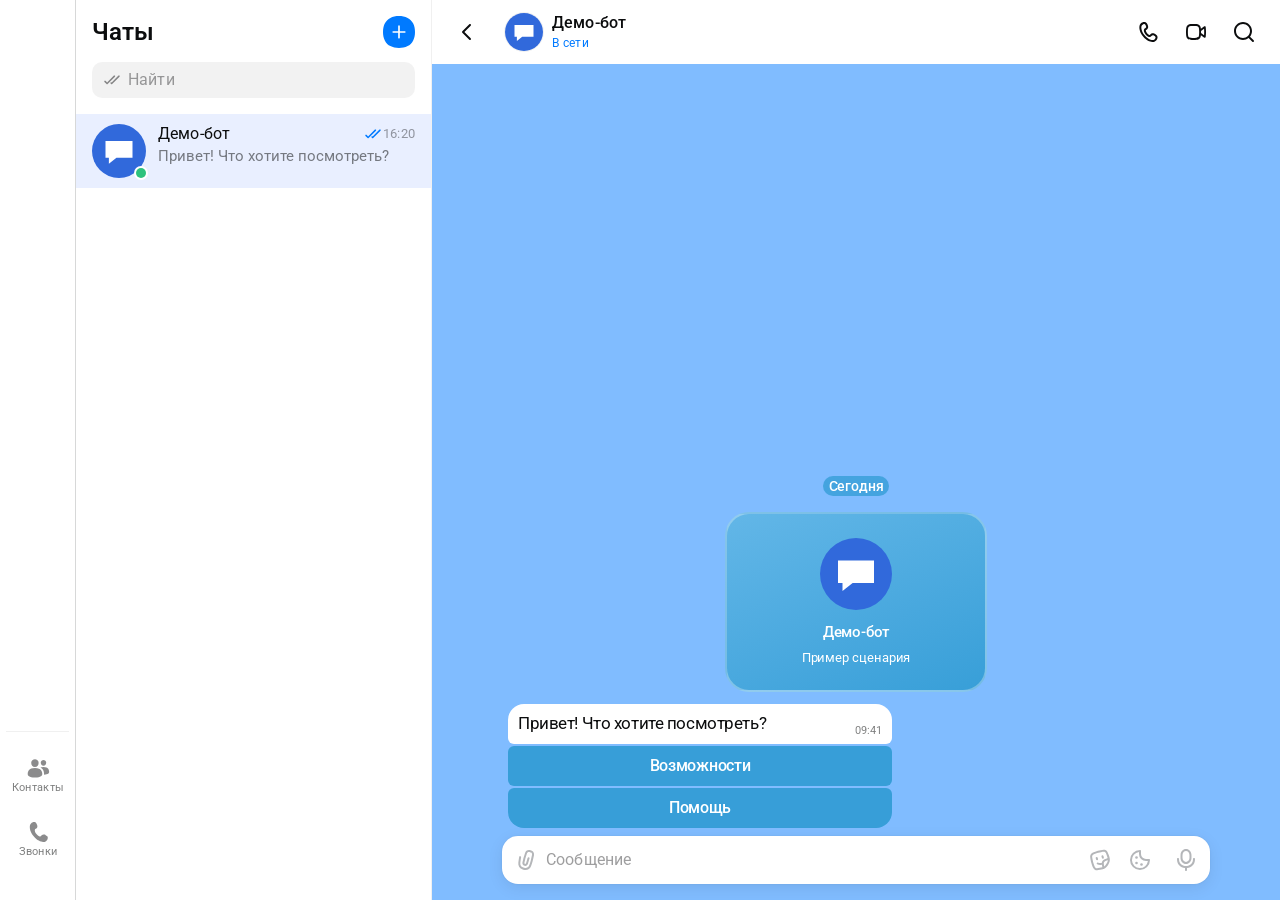
==== commit 57cb6934: "Reuse image uploads for bot avatars" ====
--- a/prototype/index.html
+++ b/prototype/index.html
@@ -17,7 +17,6 @@
 
 <div class="app">
 
-  <!-- ═══ Navigation Panel · Figma 1:22550 · только ≥768px ═══ -->
   <nav class="nav-rail" aria-label="Основная навигация">
     <div class="nav-group">
       <button class="nav-item is-active" type="button">
@@ -60,7 +59,6 @@
     </div>
   </nav>
 
-  <!-- ═══ Secondary Panel · Figma 1:22551 · только ≥972px ═══ -->
   <aside class="chat-list-panel" aria-label="Список чатов">
     <div class="list-topbar">
       <div class="list-title-row">
@@ -77,12 +75,7 @@
       </div>
     </div>
 
-    <!-- В макете 9 строк, но 8 из них — инстансы одного компонента .Cell P2P.
-         Реальный контент по MCP получен только для двух: 1:22554 (выбранная,
-         бот) и 1:22558 (Cell Chat). Остальные строки не выдуманы намеренно —
-         подставляются данными из API. -->
     <div class="chat-list">
-      <!-- .Cell P2P (выбранная, 1:22554) -->
       <button class="cell is-selected" type="button" id="cellBot">
         <span class="cell-avatar">
           <img class="avatar" src="assets/demo-avatar.svg" alt="">
@@ -108,7 +101,6 @@
     </div>
   </aside>
 
-  <!-- ═══ ЧАТ · QT+WEB 1:22563 / Chat-bot Mobile 1:22607 ═══ -->
   <main class="chat">
 
     <header class="chat-topbar">
@@ -150,7 +142,6 @@
 
     <div class="chat-scroll"></div>
 
-    <!-- Write Bar · 1:22592 (деск) / 1:22642 (моб) -->
     <div class="writebar">
       <div class="wb-card">
         <div class="wb-field">
@@ -171,7 +162,6 @@
       </div>
     </div>
   </main>
-  <!-- ══ ОКНО ОПЛАТЫ · Checkout · Midas (4:126048 / 4:122618) ══ -->
   <div class="pay-overlay" id="payOverlay" role="dialog" aria-modal="true" aria-labelledby="payTitle">
     <div class="pay" id="payCard">
       <div class="pay-head">
@@ -213,7 +203,6 @@
         </div>
         <p class="pay-consent">Деньги не списываются</p>
 
-        <!-- Успешное состояние (4:122618 / 4:132686) -->
         <div class="pay-success">
           <svg class="pay-check" aria-hidden="true" focusable="false" width="56" height="56" viewBox="0 0 56 56" fill="none" xmlns="http://www.w3.org/2000/svg"><path d="M28 4C41.2548 4 52 14.7452 52 28C52 41.2548 41.2548 52 28 52C14.7452 52 4 41.2548 4 28C4 14.7452 14.7452 4 28 4ZM28 7C16.402 7 7 16.402 7 28C7 39.598 16.402 49 28 49C39.598 49 49 39.598 49 28C49 16.402 39.598 7 28 7ZM36.9393 20.9393C37.5251 20.3536 38.4749 20.3536 39.0607 20.9393C39.6464 21.5251 39.6464 22.4749 39.0607 23.0607L25.0607 37.0607C24.4749 37.6464 23.5251 37.6464 22.9393 37.0607L15.9393 30.0607C15.3536 29.4749 15.3536 28.5251 15.9393 27.9393C16.5251 27.3536 17.4749 27.3536 18.0607 27.9393L24 33.8787L36.9393 20.9393Z" fill="#4BB34B"/></svg>
           <h3>Оплачено</h3>
@@ -225,7 +214,6 @@
         </div>
       </div>
 
-      <!-- Нижний тост есть только в мобильном макете успеха (4:132686) -->
       <div class="pay-note" id="payDoneNote">Тестовый заказ оформлен</div>
 
     </div>
@@ -282,7 +270,6 @@
   </div>
 </div>
 
-<!-- ═══ Модалка «Поделитесь телефоном?» · 1:25442 / 1:25452 ═══ -->
 
 
 <!-- Шаблоны сообщений: разметка с ассетами живёт здесь,
@@ -293,7 +280,6 @@
           <div class="botcard-inner">
             <div class="botcard-avatar">
               <img class="photo" src="assets/demo-avatar.svg" alt="">
-              <img class="ring" src="assets/demo-avatar.svg" alt="">
             </div>
             <div class="botcard-text">
               <p class="botcard-name" data-bind="cardName"></p>
--- a/prototype/shared/style.css
+++ b/prototype/shared/style.css
@@ -1,88 +1,4 @@
 
-/* ══════════════════════════════════════════════════════════════════════════
-   ЧАТ-БОТ — адаптивная сборка по макетам Figma
-   Фреймы: Chat-bot (1:22549, 1280×800) · Chat-bot Mobile (1:22607, 375×852)
-           modal (1:25437 → карточка 1:25452) · modal mobile (1:25439 → 1:25442)
-
-   ──────────────────────────────────────────────────────────────────────────
-   ШАГ 3. ЧТО РЕАЛЬНО МЕНЯЕТСЯ МЕЖДУ МОБИЛЬНОЙ И ДЕСКТОПНОЙ ВЕРСИЯМИ
-   ──────────────────────────────────────────────────────────────────────────
-   1. ПОЯВЛЯЮТСЯ/ПРОПАДАЮТ БЛОКИ
-      · Navigation Panel — рельс 76px слева. Только десктоп.
-      · Secondary Panel — список чатов 356px. Только десктоп.
-      · Правые действия шапки: мобильная — 1 иконка (доп. меню);
-        десктоп — 3 (звонок, видеозвонок, поиск).
-      · Подпись под именем: мобильная «бот» (11/14), десктоп «В сети» (12/16, themed).
-
-   2. НАПРАВЛЕНИЕ FLEX / КОЛОНКИ
-      · Мобильная — одна колонка: шапка / лента / врайтбар.
-      · Десктоп — три колонки по горизонтали: рельс (76, fixed) +
-        список (356, fixed) + чат (flex, min-width 540 по токену из макета).
-      · Внутри врайтбара порядок иконок инвертируется:
-        мобильная [эмодзи · инпут · скрепка] + микрофон СНАРУЖИ пилюли;
-        десктоп  [скрепка · инпут · эмодзи · стикер · микрофон] ВНУТРИ карточки.
-        Сделано через `order`, а не через две разные вёрстки.
-
-   3. ОТСТУПЫ И ФОРМА ВРАЙТБАРА
-      · Мобильная: врайтбар во всю ширину, белый, тень сверху, инпут r12.
-      · Десктоп: плавающая карточка, отступы 16px по бокам, r16, Elevation 3.
-
-   4. КЕГЛЬ (масштабируется через clamp(), а не скачком)
-      · Капсула даты: 13/18 (моб) → 14/18 (деск)
-      · Имя в карточке бота: 14/20 → 15/20
-      · Описание в карточке: 12/16 → 13/16
-      · Инициалы в контакте: 13/18 → 14/18
-      · Аватар в шапке: 36 → 40
-      Тело сообщений (17/22) и кнопки бота (16/20) одинаковые — не трогаем.
-
-   5. ШИРИНА ПУЗЫРЕЙ
-      · Мобильная: max-width 291px (токен Size/Bubble/Max Width).
-      · Десктоп: входящий тянется, оставляя справа «карман» 352px
-        (в макете ряд имеет pr-352 при ширине 848 → 41.5%).
-        Реализовано как min(352px, 41.5%) — тянется плавно.
-
-   6. БРЕЙКПОИНТЫ — откуда взяты
-      Ширины фреймов (375 / 1280) — это контрольные точки, а не переключатели.
-      Реальные пороги считаются из min-width, зашитых в компоненты макета:
-        · Top Bar Chat / Desktop и QT+WEB имеют min-width 540px;
-        · рельс 76px, список 356px — фиксированные.
-      → 76 + 540 = 616  ⇒ рельс физически помещается от ~640px;
-      → 76 + 356 + 540 = 972 ⇒ список помещается ровно с 972px.
-      Отсюда:
-        --bp-rail: 768px  (рельс + десктопная шапка + плавающий врайтбар)
-        --bp-list: 972px  (появляется список чатов)
-
-      ⚠️ ДОПУЩЕНИЕ (в макетах промежуточного состояния нет):
-      диапазон 768–971px — «планшетный» режим: десктопная шапка и врайтбар
-      уже есть, списка чатов ещё нет. Порог 768 выбран как ближайший
-      стандартный ≥616. Если по продуктовой логике рельс должен появляться
-      вместе со списком — достаточно поднять --bp-rail до 972px.
-
-   ──────────────────────────────────────────────────────────────────────────
-   ОСОЗНАННЫЕ ОТСТУПЛЕНИЯ ОТ МАКЕТА (не додумано молча)
-   ──────────────────────────────────────────────────────────────────────────
-   A. КОНТЕНТ ЛЕНТЫ. Мокапы показывают разные наборы демо-данных:
-      мобильный — 1 входящий пузырь с 10 кнопками бота + вторая капсула
-      «10 марта»; десктопный — 2 входящих пузыря по 2 кнопки, одна капсула.
-      Это разница демо-контента, а не адаптива. Взят десктопный набор как
-      канонический (полнее описывает сценарий «поделиться номером»).
-   B. ХВОСТИКИ ПУЗЫРЕЙ. В Figma форма пузыря задана маской (mask image).
-      Здесь — border-radius по токенам: Regular 16, Stack Corner 6,
-      Above Bot Action 6. Визуально эквивалентно, но устойчивее в вёрстке.
-   C. АВАТАРЫ. В макете — squircle-маска, здесь border-radius: 50%.
-   D. ТРИГГЕР МОДАЛКИ. Явной кнопки «Поделиться номером» в интерфейсе бота
-      в макетах нет (кнопки подписаны «Кнопка 1…10»); при этом у пузыря в
-      Figma есть состояние с именем «Поделиться номером» — исходящая
-      карточка контакта. Модалку открывает первая кнопка бота, подписи
-      кнопок оставлены как в макете.
-   E. АССЕТЫ. Все иконки/аватары/паттерн — родные из Figma MCP (домен
-      figma.com/api/mcp/asset/...). Плейсхолдеров нет.
-      ⚠️ Эти ссылки живут ~7 дней. Перед продакшеном — переэкспортировать
-      и положить локально; имена переменных ниже соответствуют слоям Figma.
-   F. ШРИФТЫ. Roboto и Inter подключены с Google Fonts. «SF Pro Text» в вебе
-      недоступен — используется системный стек -apple-system с фоллбэком
-      на Roboto (как в самом макете для не-Apple платформ).
-   ══════════════════════════════════════════════════════════════════════════ */
 
 /* ─── Токены: 1-в-1 из get_variable_defs, без значений «на глаз» ─────────── */
 :root{
@@ -176,7 +92,6 @@
   --font-common:-apple-system,'SF Pro Text','Roboto',system-ui,sans-serif;
   --font-inter:'Inter',system-ui,-apple-system,sans-serif;
 
-  /* Font styles (Figma → CSS) */
   --fs-header:24px;      --lh-header:28px;      --ls-header:0px;
   --fs-body:16px;        --lh-body:20px;        --ls-body:.15px;
   --fs-body-strong:16px; --lh-body-strong:20px; --ls-body-strong:.15px;
@@ -221,8 +136,6 @@
   -webkit-font-smoothing:antialiased;
 }
 img{display:block;max-width:100%}
-/* Инлайн-иконки из Figma. Монохром переведён на currentColor — цвет
-   задаётся токеном на контейнере, а не зашит в путь. */
 svg.ico{display:block;flex:0 0 auto}
 button{font:inherit;color:inherit;background:none;border:0;padding:0;cursor:pointer}
 p{margin:0}
@@ -246,7 +159,6 @@
   .app.is-chat-list>.nav-rail{display:none}
 }
 
-/* ─── 1. Navigation Panel (Figma 1:22550) — десктоп ─────────────────────── */
 .nav-rail{
   display:none;
   flex:0 0 var(--nav-rail-w);
@@ -274,7 +186,6 @@
 .nav-divider{margin:var(--sp-s) 0;height:1px;background:var(--divider-secondary)}
 .nav-spacer{flex:1 0 8px;min-height:8px}
 
-/* ─── 2. Secondary Panel — список чатов (Figma 1:22551) — десктоп ───────── */
 .chat-list-panel{
   display:none;
   flex:0 0 var(--chat-list-w);
@@ -284,7 +195,6 @@
   border-right:.5px solid var(--divider-secondary);
   overflow:hidden;
 }
-/* Top Bar Section Chat / Desktop (1:22552) */
 .list-topbar{padding:var(--sp-l) 0 var(--sp-s);flex:0 0 auto}
 .list-title-row{
   display:flex;align-items:center;gap:var(--sp-m);
@@ -317,7 +227,6 @@
   color:var(--text-mute);
   overflow:hidden;text-overflow:ellipsis;white-space:nowrap;
 }
-/* Chat List (1:22553) */
 .chat-list{flex:1 1 auto;overflow-y:auto;padding-top:var(--sp-s)}
 .cell{
   display:flex;gap:var(--sp-m);align-items:flex-start;
@@ -365,9 +274,6 @@
 .cell-msg-author{display:flex;align-items:center;gap:var(--sp-xs);min-width:0}
 .cell-msg-author img{width:20px;height:20px;border-radius:50%;object-fit:cover;flex:0 0 20px}
 
-/* ══════════════════════════════════════════════════════════════════════════
-   3. ЧАТ (Figma: QT+WEB 1:22563 / Chat-bot Mobile 1:22607)
-   ══════════════════════════════════════════════════════════════════════════ */
 .chat{
   flex:1 1 auto;min-width:0;
   display:flex;flex-direction:column;
@@ -443,7 +349,6 @@
 .tb-btn.act-mobile{color:var(--topbar-icon-primary)}
 .tb-btn.act-desktop{display:none;color:var(--icon-primary)}
 
-/* ─── Лента сообщений (chat-content 1:22565) ────────────────────────────── */
 .chat-scroll{
   flex:1 1 auto;min-height:0;
   display:flex;flex-direction:column;
@@ -456,7 +361,6 @@
    justify-content:flex-end в скроллящемся флекс-контейнере обрезает верх. */
 .chat-scroll > *:first-child{margin-top:auto}
 
-/* System Capsule (1:22566) */
 .capsule-row{
   display:flex;justify-content:center;
   padding:var(--sp-xs) var(--sp-m);
@@ -473,7 +377,6 @@
   color:var(--capsule-text);white-space:nowrap;
 }
 
-/* .number_request — карточка бота (1:22567) */
 .botcard-row{display:flex;justify-content:center;padding:var(--sp-xs) var(--sp-m)}
 .botcard{
   width:262px;min-width:262px;max-width:312px;
@@ -488,7 +391,6 @@
 }
 .botcard-avatar{position:relative;width:72px;height:72px;flex:0 0 72px}
 .botcard-avatar img.photo{width:72px;height:72px;border-radius:50%;object-fit:cover}
-.botcard-avatar img.ring{position:absolute;inset:0;width:72px;height:72px}
 .botcard-text{display:flex;flex-direction:column;gap:var(--sp-s);width:100%}
 .botcard-name{
   font-family:var(--font-common);font-weight:500;text-align:center;
@@ -551,7 +453,6 @@
 .bubble.out .msg-time{color:var(--bubble-out-time)}
 .msg-time img,.msg-time svg{width:16px;height:16px;color:currentColor}
 
-/* Bot Actions (1:10485) */
 .bot-actions{
   display:flex;flex-direction:column;align-items:center;gap:var(--sp-2xs);
   padding-top:var(--sp-2xs);
@@ -574,7 +475,6 @@
 .bot-btn:hover{filter:brightness(1.08)}
 .bot-btn:active{filter:brightness(.94)}
 
-/* Исходящая карточка контакта (состояние «Поделиться номером», 1:10553) */
 .contact{
   display:flex;align-items:center;gap:var(--sp-s);
   max-width:var(--size-bubble-max-20);padding-top:var(--sp-2xs);
@@ -760,12 +660,6 @@
   .chat-list-panel{display:flex}
 }
 
-/* ══════════════════════════════════════════════════════════════════════════
-   МОДАЛКА «Поделитесь телефоном?» (1:25442 моб / 1:25452 деск)
-   Один компонент; десктоп = мобильный ×1.2 (--modal-scale).
-   В ОБОИХ макетах это центрированный диалог, не bottom sheet — проверено:
-   моб. карточка 343×170 при x=16, y=321 в кадре 375×812 → по центру.
-   ══════════════════════════════════════════════════════════════════════════ */
 .modal-overlay{
   position:fixed;inset:0;z-index:100;
   display:flex;align-items:center;justify-content:center;
@@ -1043,12 +937,6 @@
 /* Исходящее текстовое сообщение (в макетах его не было — собрано из токенов) */
 .bubble.out .msg-text{color:var(--bubble-out-text)}
 
-/* ══════════════════════════════════════════════════════════════════════════
-   SNACKBAR «Ссылка скопирована» (Figma  · 4:1657)
-   Десктоп — снизу слева, поверх списка чатов, как в макете.
-   Мобильная — во всю ширину над врайтбаром (в макете мобильной версии нет,
-   поэтому положение над клавиатурным баром — решение по платформенной норме).
-   ══════════════════════════════════════════════════════════════════════════ */
 .toast{
   position:absolute;z-index:90;
   left:var(--sp-m);right:var(--sp-m);bottom:76px;
@@ -1247,9 +1135,6 @@
 .pay-legal p{margin:0}
 .pay-legal a,.pay-promo-txt b{color:var(--pay-link)}
 
-/* ══════════════════════════════════════════════════════════════════════════
-   Мобильная адаптация (4:132748 / 4:132686): шторка снизу.
-   ══════════════════════════════════════════════════════════════════════════ */
 @container app (max-width:767.98px){
   /* На мобильной окно занимает весь экран: белая часть прижата к верху и
      тянется до серой, серая — по низу и фиксированной высоты. */
@@ -1308,12 +1193,6 @@
   *{transition-duration:.01ms !important;animation-duration:.01ms !important}
 }
 
-/* ══════════════════════════════════════════════════════════════════════════
-   ЛПР → ПОДЕЛИТЬСЯ ССЫЛКОЙ
-   1) «Выбор контакта» — модалка поверх чата (fade+modal / modal page 424×686)
-   2) «Чат с контактом» — личный чат с выбранным человеком в том же интерфейсе
-   Значения размеров и типографики — из Figma-экспорта «список контактов.css».
-   ══════════════════════════════════════════════════════════════════════════ */
 
 /* ─── 1. Модальное окно «Выбор контакта» ────────────────────────────────── */
 .pick-overlay{
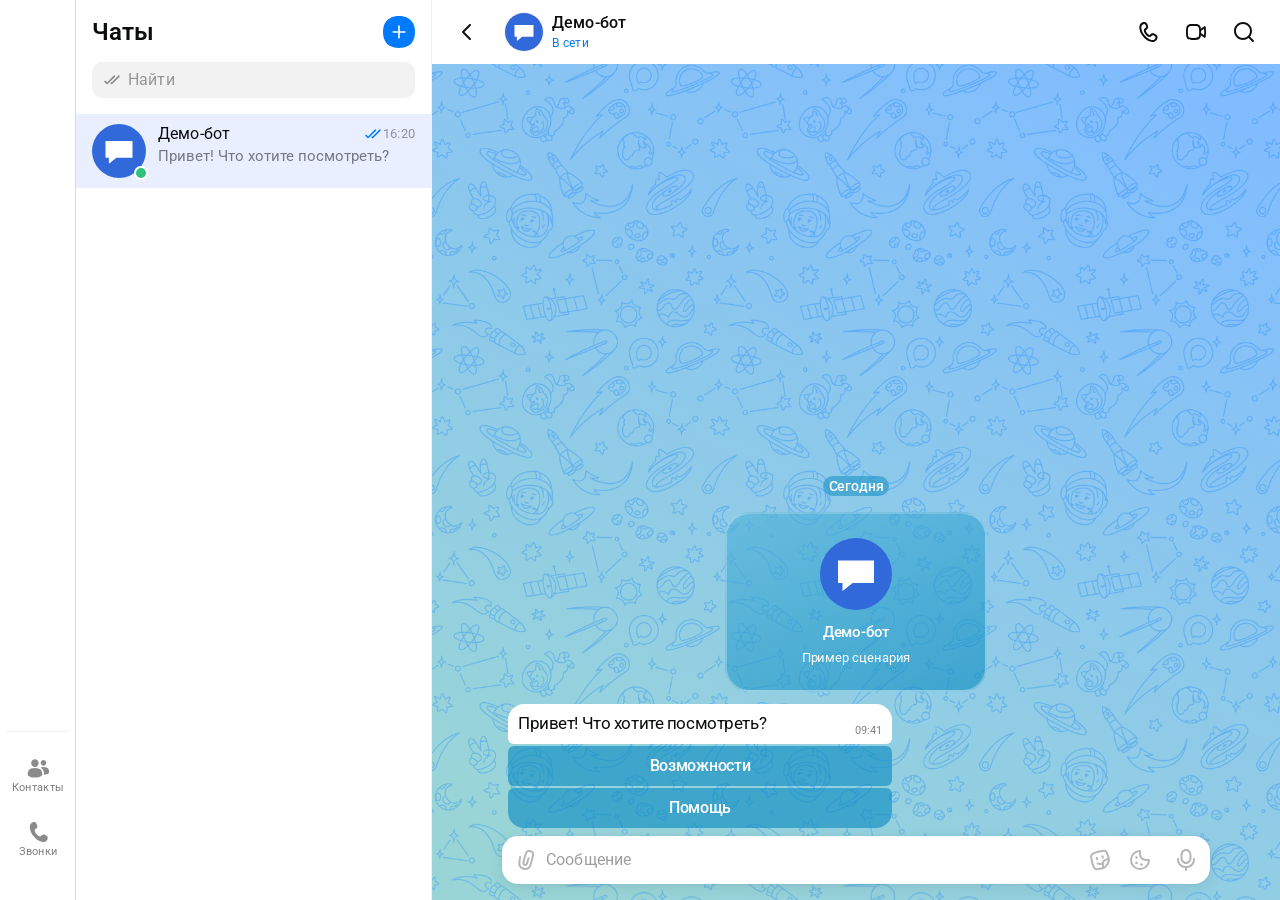
==== commit e70bbb1e: "Restore checkout layout and make its copy editable" ====
--- a/prototype/index.html
+++ b/prototype/index.html
@@ -172,9 +172,11 @@
       </div>
 
       <div class="pay-scroll">
-        <div class="pay-brand">Демонстрационный платёж</div>
-
-        <!-- Блок с ценой — единственное, что меняется в админке -->
+        <div class="pay-brand">
+
+          <svg aria-hidden="true" focusable="false" width="68" height="24" viewBox="0 0 68 24" fill="none" xmlns="http://www.w3.org/2000/svg"><path d="M38.3489 16.032C36.335 16.032 34.9429 14.5728 34.9429 12.4992C34.9429 10.4256 36.335 8.96399 38.3489 8.96399C40.3628 8.96399 41.7148 10.4256 41.7148 12.4992C41.7148 14.5728 40.3439 16.032 38.3489 16.032ZM34.9429 22.3368V16.32C35.4314 16.9126 36.042 17.3886 36.7309 17.7141C37.4201 18.0397 38.1711 18.2069 38.9307 18.204C42.0257 18.204 44.2069 15.804 44.2069 12.492C44.2069 9.17999 42.0257 6.77759 38.9307 6.77759C38.1463 6.77737 37.3716 6.95593 36.6638 7.30019C35.9558 7.64444 35.3325 8.14568 34.8393 8.76719L34.3423 6.98879H32.5569V22.3296L34.9429 22.3368Z" fill="black"/><path d="M49.9824 16.1592C48.8188 16.1592 48.0721 15.5448 48.0721 14.5944C48.0721 13.7472 48.6728 13.1544 50.5006 13.1544H52.7618C52.7618 14.952 51.643 16.1592 49.9824 16.1592ZM50.689 6.78479C48.5903 6.78479 46.7413 7.88639 46.2019 9.78959L48.4043 10.1712C48.6075 9.76825 48.9177 9.43156 49.2996 9.19945C49.6814 8.96735 50.1197 8.8492 50.5642 8.85839C51.8715 8.85839 52.6393 9.81839 52.743 11.2584H50.4182C47.2407 11.2584 45.6625 12.6744 45.6625 14.7072C45.6625 16.74 47.2195 18.2184 49.4312 18.2184C50.1254 18.2298 50.8106 18.0562 51.4188 17.7148C52.0269 17.3734 52.5369 16.8761 52.8984 16.272L53.3978 18.0072H55.162V11.8224C55.1526 8.62559 53.4496 6.78479 50.689 6.78479Z" fill="black"/><path d="M62.2589 14.9328H61.9268L58.7493 6.99597H56.196L61.0058 18.5928L60.881 18.9312C60.5677 19.8192 60.1956 20.1168 59.4065 20.1168H57.3785L57.5881 22.3368H59.2369C61.232 22.3368 62.3108 21.4272 63.0386 19.3752L67.4621 6.99597H65.0219L62.2589 14.9328Z" fill="black"/><path d="M3.94763e-06 11.52C3.94763e-06 6.0888 3.93106e-06 3.3744 1.64881 1.68C3.29762 -0.014396 5.96868 4.02231e-06 11.3061 4.02231e-06H12.2483C17.5786 4.02231e-06 20.2426 4.00543e-06 21.9056 1.68C23.5685 3.36 23.5544 6.0816 23.5544 11.52V12.48C23.5544 17.9112 23.5544 20.6256 21.9056 22.32C20.2568 24.0144 17.5857 24 12.2483 24H11.3061C5.97575 24 3.31175 24 1.64881 22.32C-0.0141287 20.64 3.94763e-06 17.9184 3.94763e-06 12.48V11.52Z" fill="#0077FF"/><path d="M12.5333 17.2799C7.16524 17.2799 4.10318 13.5311 3.97598 7.29114H6.66354C6.75304 11.8703 8.73397 13.8095 10.305 14.2103V7.30074H12.8371V11.2511C14.387 11.0807 16.017 9.28074 16.5658 7.30074H19.0979C18.6763 9.73914 16.9097 11.5391 15.6542 12.2807C16.6349 12.7764 17.5013 13.4782 18.1964 14.3399C18.8914 15.2017 19.3994 16.2037 19.6867 17.2799H16.9003C16.302 15.3815 14.811 13.9199 12.8371 13.7111V17.2799H12.5333Z" fill="white"/></svg>
+        </div>
+
         <div class="pay-price">
           <b id="payPrice">100 ₽</b>
           <span id="payNote">Тестовый заказ</span>
@@ -198,24 +200,41 @@
 
         <div class="pay-cta">
           <button class="pay-btn" type="button" id="payPay">
-            Подключить за <b id="payBtnPrice">100 ₽</b>
+            <span id="payButtonLabel">Подключить за 100 ₽</span>
           </button>
         </div>
-        <p class="pay-consent">Деньги не списываются</p>
+        <p class="pay-consent" id="payConsent">Деньги не списываются</p>
 
         <div class="pay-success">
           <svg class="pay-check" aria-hidden="true" focusable="false" width="56" height="56" viewBox="0 0 56 56" fill="none" xmlns="http://www.w3.org/2000/svg"><path d="M28 4C41.2548 4 52 14.7452 52 28C52 41.2548 41.2548 52 28 52C14.7452 52 4 41.2548 4 28C4 14.7452 14.7452 4 28 4ZM28 7C16.402 7 7 16.402 7 28C7 39.598 16.402 49 28 49C39.598 49 49 39.598 49 28C49 16.402 39.598 7 28 7ZM36.9393 20.9393C37.5251 20.3536 38.4749 20.3536 39.0607 20.9393C39.6464 21.5251 39.6464 22.4749 39.0607 23.0607L25.0607 37.0607C24.4749 37.6464 23.5251 37.6464 22.9393 37.0607L15.9393 30.0607C15.3536 29.4749 15.3536 28.5251 15.9393 27.9393C16.5251 27.3536 17.4749 27.3536 18.0607 27.9393L24 33.8787L36.9393 20.9393Z" fill="#4BB34B"/></svg>
-          <h3>Оплачено</h3>
+          <h3 id="paySuccessTitle">Оплачено</h3>
           <p id="paySuccessNote">Демонстрационный платёж завершён</p>
           <div class="pay-links">
             <a href="#" onclick="return false"><svg viewBox="0 0 20 20" fill="none" aria-hidden="true"><path d="M8 4 4 8l4 4" stroke="currentColor" stroke-width="1.8" stroke-linecap="round" stroke-linejoin="round"/><path d="M4 8h8a4 4 0 0 1 4 4v3" stroke="currentColor" stroke-width="1.8" stroke-linecap="round"/></svg>В магазин</a>
             <a href="#" onclick="return false"><svg viewBox="0 0 20 20" fill="none" aria-hidden="true"><path d="M5 3h6l4 4v10a1 1 0 0 1-1 1H5a1 1 0 0 1-1-1V4a1 1 0 0 1 1-1Z" stroke="currentColor" stroke-width="1.6" stroke-linejoin="round"/><path d="M11 3v4h4" stroke="currentColor" stroke-width="1.6" stroke-linejoin="round"/></svg>Квитанция</a>
           </div>
         </div>
+        <div class="pay-promo">
+          <svg viewBox="0 0 28 28" fill="none" aria-hidden="true"><rect x="4" y="7" width="16" height="12" rx="3" stroke="currentColor" stroke-width="1.8"/><circle cx="20" cy="19" r="5" fill="#fff"/><path d="M20 14.5a4.5 4.5 0 1 0 0 9 4.5 4.5 0 0 0 0-9Zm2.1 3.2-2.5 2.9a.6.6 0 0 1-.9 0l-1.2-1.2a.6.6 0 0 1 .9-.8l.8.8 2.1-2.4a.6.6 0 0 1 .8.7Z" fill="currentColor"/></svg>
+          <span class="pay-promo-txt"><b>Ваши карты в одном месте</b><span>А еще скидки и бонусы!</span></span>
+          <button class="pay-promo-btn" type="button">
+            <svg viewBox="0 0 24 24" width="24" height="24" fill="none" aria-hidden="true"><rect width="24" height="24" rx="7" fill="#0077FF"/><path d="M12.6 17.2c-4.6 0-7.3-3.2-7.4-8.4h2.3c.1 3.9 1.8 5.5 3.2 5.8V8.8h2.2v3.3c1.3-.1 2.7-1.6 3.2-3.3h2.2c-.4 2.1-1.9 3.6-2.9 4.2 1 .5 2.7 1.8 3.4 4.2h-2.4c-.5-1.7-1.8-3-3.5-3.1v3.1h-.3Z" fill="#fff"/></svg>
+          Войти по VK ID</button>
+        </div>
+        <div class="pay-ssl">
+          <svg class="pay-lock" viewBox="0 0 24 24" fill="none" aria-hidden="true"><rect x="5" y="10" width="14" height="10" rx="3" fill="currentColor"/><path d="M8 10V8a4 4 0 0 1 8 0v2" stroke="currentColor" stroke-width="2"/></svg>
+          <span>Пример платёжного интерфейса</span>
+          <span class="pay-ssl-logos"><svg aria-hidden="true" focusable="false" width="112" height="19" viewBox="0 0 112 19" fill="none" xmlns="http://www.w3.org/2000/svg"><g clip-path="url(#clip0_4_126132)"><path d="M17.4924 0C17.7111 0.0244597 17.9306 0.0450976 18.1493 0.0733791C21.0157 0.445625 23.1378 1.90021 24.5226 4.39587C25.1664 5.55541 25.4539 6.81509 25.4554 8.13744C25.4554 8.20318 25.4554 8.26968 25.4554 8.36369H25.7019C27.4377 8.36369 29.1726 8.35834 30.9083 8.36522C32.9825 8.37363 34.821 9.03175 36.3891 10.3763C38.029 11.7827 38.9741 13.5652 39.2322 15.697C39.3234 16.4522 39.284 17.2059 39.1634 17.9573C39.1387 18.1117 39.0599 18.13 38.9254 18.13C36.7144 18.1269 34.5034 18.1277 32.2924 18.1277C29.5814 18.1277 26.8697 18.1254 24.1587 18.1285C22.5674 18.1308 21.0412 17.8281 19.6084 17.1409C16.7691 15.7788 14.8796 13.6034 13.9677 10.6125C13.8811 10.3273 13.8201 10.0338 13.7691 9.74032C13.7459 9.60579 13.6941 9.57445 13.5658 9.57521C12.5218 9.5798 11.4785 9.58286 10.4344 9.57598C9.1276 9.56757 7.84861 9.37724 6.6353 8.88728C3.31301 7.54582 1.15534 5.17552 0.255798 1.72594C0.143742 1.29713 0.111284 0.849211 0.0409587 0.410465C0.0324578 0.358488 0.0139105 0.30804 0 0.256063V0C5.83081 0 11.6616 0 17.4924 0ZM13.9507 9.57751C13.9746 9.7235 13.9854 9.84351 14.014 9.95969C14.8572 13.4276 16.9723 15.8285 20.2807 17.2105C21.6725 17.7921 23.144 17.955 24.6455 17.9412C26.1092 17.9274 27.5729 17.9381 29.0366 17.9381C32.2723 17.9381 35.5088 17.9374 38.7446 17.9404C38.8883 17.9404 38.9687 17.9183 38.9919 17.7547C39.1155 16.8841 39.1093 16.0158 38.9478 15.1513C38.2608 11.4808 35.0946 8.72447 31.3079 8.5823C29.4021 8.51045 27.4918 8.56625 25.5837 8.5609C25.4801 8.5609 25.4415 8.59835 25.4322 8.69466C25.4098 8.91251 25.3681 9.12959 25.3604 9.3482C25.3534 9.54311 25.2661 9.58133 25.0845 9.58056C21.4654 9.57521 17.8472 9.57674 14.2281 9.57674H13.9507V9.57751ZM13.1933 3.20422C12.8293 3.20422 12.4847 3.19429 12.14 3.20728C11.8556 3.21798 11.6732 3.37926 11.5936 3.64832C11.4692 4.06872 11.3471 4.48912 11.2234 4.90952C11.2095 4.95691 11.1863 5.00125 11.1508 5.08609C11.1183 4.98367 11.0998 4.9271 11.0828 4.87054C10.9615 4.46237 10.8401 4.0542 10.7203 3.6445C10.6616 3.44194 10.5364 3.26002 10.3339 3.24321C9.93363 3.20957 9.52868 3.23327 9.12451 3.23327V6.38093H10.167V4.57014C10.2234 4.61983 10.2451 4.67333 10.2621 4.72837C10.3811 5.10597 10.4986 5.48433 10.6199 5.86116C10.6755 6.03391 10.6902 6.27468 10.8115 6.35723C10.9437 6.44743 11.1786 6.3901 11.3687 6.39622C11.3811 6.39622 11.3973 6.4008 11.4051 6.39469C11.4622 6.35418 11.5473 6.32207 11.5681 6.2678C11.6531 6.04002 11.7188 5.8046 11.7915 5.57223C11.8958 5.23897 12.0001 4.90647 12.1044 4.5732C12.1199 4.5755 12.1354 4.57702 12.15 4.57932V6.38399H13.1933V3.20499V3.20422ZM18.2846 6.39316C18.038 6.02626 17.8217 5.70446 17.6022 5.37655C17.9144 5.22826 18.164 5.04864 18.2877 4.71308H15.0519V6.38016H16.0991V5.4828C16.3665 5.41859 16.5519 5.46522 16.6686 5.72281C16.7583 5.92154 16.8912 6.10193 17.0125 6.28538C17.0427 6.33124 17.1006 6.38781 17.147 6.38857C17.5094 6.39698 17.8711 6.39316 18.2846 6.39316ZM18.2884 4.54721C18.4453 3.93266 17.9816 3.25391 17.3549 3.22333C16.6037 3.18588 15.8495 3.20575 15.0967 3.2004C14.9847 3.19964 14.9677 3.25008 14.9847 3.35175C15.0944 4.0305 15.6864 4.53957 16.3904 4.54645C16.8595 4.55104 17.3286 4.54721 17.7977 4.54721C17.9631 4.54721 18.1285 4.54721 18.2877 4.54721H18.2884ZM13.5998 6.39239C13.9383 6.39239 14.2575 6.39622 14.5751 6.38628C14.6052 6.38551 14.6586 6.30449 14.6586 6.26016C14.6632 5.28559 14.6617 4.31026 14.6632 3.33569C14.6632 3.2325 14.6215 3.19658 14.5202 3.19811C14.2923 3.20193 14.0635 3.20804 13.8355 3.19581C13.657 3.18588 13.5913 3.23174 13.5936 3.42589C13.6052 4.34007 13.599 5.25349 13.599 6.16767C13.599 6.23341 13.599 6.29914 13.599 6.39239H13.5998Z" fill="#006848"/><path d="M22.535 14.8088C22.3626 14.8662 22.2792 14.7974 22.2204 14.6468C22.1432 14.4481 22.0396 14.26 21.9577 14.0628C21.9183 13.9688 21.8634 13.939 21.7622 13.9398C21.2251 13.9443 20.688 13.9443 20.1509 13.9398C20.0435 13.939 19.9816 13.968 19.9391 14.0697C19.8549 14.2723 19.7583 14.4702 19.6663 14.6697C19.6153 14.7803 19.5156 14.8257 19.3672 14.8058C19.5187 14.4817 19.6679 14.163 19.817 13.8434C20.1401 13.1525 20.4615 12.4615 20.7908 11.7735C20.817 11.7185 20.8989 11.6627 20.9592 11.6574C21.0095 11.6528 21.0921 11.7109 21.1161 11.7621C21.5867 12.7542 22.0512 13.7494 22.5164 14.7439C22.5242 14.7599 22.5249 14.779 22.5319 14.8081L22.535 14.8088ZM20.9538 11.8897C20.6586 12.5295 20.385 13.1219 20.1053 13.7288H21.7985C21.5187 13.1196 21.2483 12.5303 20.9538 11.8897Z" fill="#006848"/><path d="M30.6 14.3738V15.5449C30.5312 15.5479 30.4779 15.5502 30.4083 15.5533V12.5424C30.4632 12.5386 30.5212 12.5348 30.5977 12.5294V12.972C30.9176 12.6135 31.2878 12.4125 31.7731 12.4966C32.0513 12.5447 32.2777 12.6884 32.4508 12.9078C32.8318 13.3893 32.7747 14.1675 32.3295 14.5795C31.8349 15.0388 31.2932 14.9823 30.5984 14.3731L30.6 14.3738ZM30.5953 13.6813C30.5953 14.2928 31.1162 14.7706 31.6788 14.6758C32.1178 14.6016 32.3991 14.3058 32.464 13.8495C32.5297 13.3901 32.3187 12.956 31.94 12.7702C31.3125 12.4629 30.5946 12.9498 30.5953 13.6813Z" fill="#006848"/><path d="M29.8248 13.7655H27.8944C27.9206 14.1362 28.0659 14.4152 28.3805 14.5757C28.8441 14.8119 29.2499 14.6705 29.6154 14.3341C29.6618 14.3724 29.7027 14.406 29.7437 14.4396C29.4384 14.9128 28.5389 15.0909 28.0026 14.5573C27.5265 14.0842 27.5505 13.1853 28.0574 12.745C28.3843 12.4614 28.7653 12.4018 29.1625 12.5539C29.603 12.7229 29.7746 13.092 29.8248 13.53C29.8326 13.5958 29.8256 13.663 29.8256 13.7647L29.8248 13.7655ZM29.5876 13.569C29.5744 13.2327 29.4601 12.9606 29.1795 12.7863C28.9006 12.6136 28.6053 12.6189 28.3271 12.7978C28.052 12.9743 27.9206 13.2342 27.8967 13.569H29.5883H29.5876Z" fill="#006848"/><path d="M24.8032 14.3211C24.8426 14.3525 24.8843 14.3853 24.9245 14.4174C24.6154 14.9066 23.8225 15.0542 23.2846 14.649C22.729 14.2302 22.6478 13.4115 23.1146 12.8772C23.5767 12.3483 24.3774 12.3475 24.9114 12.8918C24.8696 12.9415 24.8264 12.9942 24.7839 13.0454C24.1679 12.5807 23.695 12.5593 23.3124 12.969C22.9492 13.358 22.9515 13.994 23.3171 14.3876C23.7042 14.8042 24.1965 14.7843 24.8024 14.3211H24.8032Z" fill="#006848"/><path d="M27.3379 12.9079C27.2893 12.9538 27.2498 12.9912 27.1942 13.0432C26.9145 12.7848 26.6046 12.5999 26.1996 12.6985C25.9817 12.752 25.8055 12.8666 25.671 13.044C25.358 13.4567 25.3943 14.0399 25.756 14.3999C26.1617 14.8043 26.5906 14.7829 27.2251 14.3189C27.2638 14.3518 27.3039 14.3869 27.3426 14.4206C27.1038 14.7913 26.5798 14.9686 26.1115 14.8456C25.6246 14.7172 25.2676 14.283 25.2367 13.7831C25.2027 13.2282 25.494 12.7535 25.9879 12.5586C26.4639 12.3705 26.9979 12.5051 27.3364 12.9079H27.3379Z" fill="#006848"/><path d="M34.345 12.5256V12.7244H33.5343C33.5343 12.8574 33.5343 12.9705 33.5343 13.0836C33.5343 13.4253 33.5343 13.767 33.5343 14.1086C33.5343 14.5833 33.7654 14.7583 34.2345 14.6391C34.2638 14.6315 34.2932 14.6253 34.3241 14.6177C34.3875 14.7507 34.3349 14.8187 34.2067 14.8432C33.7005 14.9426 33.3117 14.7431 33.3233 14.1942C33.3334 13.7135 33.3257 13.2327 33.3257 12.7404C33.209 12.7312 33.107 12.7228 32.998 12.7144V12.5402C33.1039 12.5348 33.2005 12.5302 33.3195 12.5241V11.8071H33.5328V12.5256H34.345Z" fill="#006848"/></g><g clip-path="url(#clip1_4_126132)"><path fill-rule="evenodd" clip-rule="evenodd" d="M110.014 6.36932C110.042 6.36525 110.078 6.36525 110.13 6.36525C110.276 6.36525 110.337 6.42994 110.337 6.51463C110.337 6.61963 110.24 6.65994 110.114 6.65994H110.014V6.36932ZM110.014 6.82557H110.111C110.219 6.82557 110.284 6.86994 110.3 6.979C110.32 7.11619 110.337 7.20494 110.36 7.24119H110.583C110.567 7.209 110.546 7.14869 110.526 6.99119C110.51 6.84182 110.454 6.76088 110.365 6.74494V6.73682C110.474 6.70838 110.559 6.62369 110.559 6.50275C110.559 6.39744 110.526 6.329 110.47 6.28463C110.401 6.23213 110.296 6.20369 110.123 6.20369C109.969 6.20369 109.88 6.21994 109.799 6.23213V7.24119H110.014V6.82557ZM110.171 5.98588C110.554 5.98588 110.865 6.31307 110.865 6.7165C110.865 7.12432 110.554 7.44744 110.171 7.44307C109.787 7.44307 109.481 7.12432 109.481 6.7165C109.481 6.31307 109.787 5.98588 110.167 5.98588H110.171ZM110.171 5.80432C109.67 5.80432 109.263 6.21182 109.263 6.71244C109.263 7.22119 109.67 7.62463 110.171 7.62463C110.675 7.62463 111.075 7.22119 111.075 6.71244C111.075 6.21182 110.675 5.80432 110.175 5.80432H110.171ZM110.452 12.7262H110.812V9.81713H110.452V12.7262ZM109.493 12.7262H109.854V10.7431H109.493V12.7262ZM109.669 10.3787C109.812 10.3787 109.903 10.2724 109.903 10.1456C109.903 10.0178 109.812 9.91588 109.673 9.91588C109.534 9.91588 109.439 10.0178 109.439 10.1456C109.439 10.2724 109.53 10.3787 109.666 10.3787H109.669ZM109.01 12.3868C108.907 12.4315 108.772 12.4806 108.567 12.4806C108.174 12.4806 107.879 12.1984 107.879 11.739C107.879 11.3256 108.125 10.9853 108.58 10.9853C108.776 10.9853 108.912 11.0346 108.997 11.0796L109.08 10.8046C108.981 10.7515 108.792 10.699 108.58 10.699C107.931 10.699 107.514 11.1459 107.514 11.7559C107.514 12.3665 107.904 12.7718 108.502 12.7718C108.768 12.7718 108.977 12.7021 109.071 12.6571L109.01 12.3868ZM105.384 12.7262H105.744V11.5303C105.744 11.4728 105.753 11.4071 105.768 11.3621C105.834 11.1612 106.019 10.9931 106.252 10.9931C106.593 10.9931 106.711 11.264 106.711 11.584V12.7262H107.072V11.5428C107.072 10.8621 106.646 10.699 106.371 10.699C106.044 10.699 105.814 10.8831 105.715 11.0674H105.707L105.686 10.7431H105.367C105.379 10.9081 105.384 11.0715 105.384 11.2799V12.7262ZM104.785 10.7431H104.424V11.9565C104.424 12.0265 104.413 12.0915 104.392 12.1409C104.326 12.3049 104.158 12.4728 103.916 12.4728C103.593 12.4728 103.474 12.2146 103.474 11.8371V10.7431H103.114V11.9028C103.114 12.5956 103.486 12.7718 103.798 12.7718C104.15 12.7718 104.364 12.5624 104.454 12.4031H104.461L104.482 12.7262H104.801C104.789 12.5709 104.785 12.3906 104.785 12.1862V10.7431ZM101.692 12.5012C101.344 12.5012 101.098 12.1737 101.098 11.739C101.098 11.3621 101.282 10.969 101.704 10.969C102.13 10.969 102.298 11.3906 102.298 11.7268C102.298 12.1778 102.04 12.5012 101.696 12.5012H101.692ZM101.688 12.7718C102.159 12.7718 102.671 12.4521 102.671 11.7149C102.671 11.1118 102.286 10.699 101.717 10.699C101.171 10.699 100.733 11.0878 100.733 11.7515C100.733 12.3784 101.151 12.7718 101.684 12.7718H101.688ZM100.422 12.354C100.278 12.4237 100.057 12.469 99.8354 12.469C99.1673 12.469 98.7785 12.0381 98.7785 11.3578C98.7785 10.6328 99.2089 10.2187 99.8557 10.2187C100.085 10.2187 100.278 10.2681 100.409 10.3337L100.499 10.0431C100.405 9.99369 100.184 9.91963 99.8435 9.91963C98.987 9.91963 98.4017 10.5012 98.4017 11.3706C98.4017 12.2796 98.9829 12.7718 99.7617 12.7718C100.098 12.7718 100.364 12.7065 100.491 12.6409L100.422 12.354ZM95.9264 12.6321C96.0657 12.7149 96.2664 12.7718 96.4839 12.7718C96.947 12.7718 97.221 12.5259 97.221 12.1737C97.221 11.8746 97.0404 11.7021 96.7004 11.5756C96.4429 11.4768 96.3279 11.4031 96.3279 11.2349C96.3279 11.0878 96.4429 10.9646 96.656 10.9646C96.8404 10.9646 96.9839 11.0346 97.0617 11.0796L97.1476 10.8212C97.0404 10.7515 96.8651 10.699 96.6635 10.699C96.2423 10.699 95.9801 10.9606 95.9801 11.2799C95.9801 11.5178 96.1482 11.7106 96.5082 11.8415C96.7704 11.9399 96.8729 12.0337 96.8729 12.2065C96.8729 12.3743 96.7504 12.5012 96.4917 12.5012C96.312 12.5012 96.1229 12.4278 96.0126 12.3615L95.9264 12.6321ZM95.1029 11.8949C95.1029 11.9524 95.0985 12.0012 95.0867 12.0506C95.0214 12.3171 94.8001 12.4806 94.5579 12.4806C94.1729 12.4806 93.972 12.149 93.972 11.7437C93.972 11.3096 94.1932 10.9812 94.5664 10.9812C94.8367 10.9812 95.0335 11.1699 95.0867 11.3946C95.0985 11.4443 95.1029 11.5012 95.1029 11.5506V11.8949ZM95.1029 9.81713V10.9981H95.0945C95.0089 10.8418 94.8039 10.699 94.4967 10.699C94.017 10.699 93.6035 11.1003 93.6079 11.7637C93.6079 12.3665 93.9804 12.7718 94.4598 12.7718C94.7829 12.7718 95.0214 12.604 95.1314 12.3824H95.1395L95.156 12.7262H95.4798C95.4676 12.5915 95.4629 12.3906 95.4629 12.2146V9.81713H95.1029ZM92.4348 12.7262H92.7957V11.6696C92.7957 11.6081 92.7995 11.5506 92.8079 11.4974C92.8576 11.2312 93.0373 11.0384 93.2914 11.0384C93.3407 11.0384 93.3779 11.0428 93.4185 11.0468V10.7106C93.3854 10.7021 93.3567 10.699 93.3204 10.699C93.0782 10.699 92.8576 10.8665 92.767 11.1331H92.7542L92.7389 10.7431H92.4229C92.4348 10.9281 92.4392 11.129 92.4392 11.3621L92.4348 12.7262ZM91.5045 12.059C91.5045 12.0959 91.501 12.1365 91.4892 12.1737C91.431 12.3418 91.2629 12.5056 91.0014 12.5056C90.8204 12.5056 90.6651 12.399 90.6651 12.1612C90.6651 11.7762 91.1117 11.7065 91.5045 11.7149V12.059ZM91.8567 11.5099C91.8567 11.1118 91.7098 10.699 91.0992 10.699C90.8495 10.699 90.6076 10.7684 90.4435 10.8703L90.5264 11.1118C90.6651 11.0178 90.8576 10.9646 91.0454 10.9646C91.4523 10.9606 91.4967 11.2603 91.4967 11.4237V11.4646C90.7301 11.4609 90.3045 11.7231 90.3045 12.2024C90.3045 12.4887 90.5095 12.7718 90.9107 12.7718C91.1935 12.7718 91.4107 12.6321 91.5173 12.4771H91.5301L91.5626 12.7262H91.886C91.8654 12.5915 91.8567 12.4237 91.8567 12.2515V11.5099ZM89.5014 11.8949C89.5014 11.9524 89.4973 12.0012 89.4854 12.0506C89.4195 12.3171 89.1982 12.4806 88.957 12.4806C88.5714 12.4806 88.3704 12.149 88.3704 11.7437C88.3704 11.3096 88.5917 10.9812 88.9645 10.9812C89.2357 10.9812 89.4323 11.1699 89.4854 11.3946C89.4973 11.4443 89.5014 11.5012 89.5014 11.5506V11.8949ZM89.5014 9.81713V10.9981H89.4929C89.407 10.8418 89.2017 10.699 88.8951 10.699C88.4157 10.699 88.0014 11.1003 88.0057 11.7637C88.0057 12.3665 88.3785 12.7718 88.8582 12.7718C89.182 12.7718 89.4195 12.604 89.5298 12.3824H89.5382L89.5545 12.7262H89.8776C89.866 12.5915 89.862 12.3906 89.862 12.2146V9.81713H89.5014ZM85.8748 12.7262H86.2357V11.5303C86.2357 11.4728 86.2445 11.4071 86.2601 11.3621C86.3257 11.1612 86.5107 10.9931 86.7439 10.9931C87.0842 10.9931 87.2029 11.264 87.2029 11.584V12.7262H87.5632V11.5428C87.5632 10.8621 87.1376 10.699 86.8623 10.699C86.5348 10.699 86.3054 10.8831 86.2064 11.0674H86.1992L86.1782 10.7431H85.8585C85.871 10.9081 85.8748 11.0715 85.8748 11.2799V12.7262ZM84.9451 12.059C84.9451 12.0959 84.9417 12.1365 84.9285 12.1737C84.8717 12.3418 84.7035 12.5056 84.4414 12.5056C84.261 12.5056 84.1048 12.399 84.1048 12.1612C84.1048 11.7762 84.552 11.7065 84.9451 11.7149V12.059ZM85.2973 11.5099C85.2973 11.1118 85.1501 10.699 84.5392 10.699C84.2895 10.699 84.0476 10.7684 83.8835 10.8703L83.9654 11.1118C84.1048 11.0178 84.2976 10.9646 84.4857 10.9646C84.8914 10.9606 84.9367 11.2603 84.9367 11.4237V11.4646C84.1707 11.4609 83.7448 11.7231 83.7448 12.2024C83.7448 12.4887 83.9498 12.7718 84.3514 12.7718C84.6342 12.7718 84.8507 12.6321 84.9573 12.4771H84.9692L85.0026 12.7262H85.3257C85.3057 12.5915 85.2973 12.4237 85.2973 12.2515V11.5099ZM82.6254 10.3787V10.7431H82.3185V11.0178H82.6254V12.0999C82.6254 12.3331 82.667 12.5099 82.7654 12.6203C82.8514 12.7149 82.9867 12.7718 83.1548 12.7718C83.2939 12.7718 83.4045 12.7474 83.4748 12.7224L83.4582 12.4481C83.4045 12.4646 83.347 12.4728 83.2489 12.4728C83.0479 12.4728 82.9779 12.3331 82.9779 12.0871V11.0178H83.4942V10.7431H82.9779V10.2681L82.6254 10.3787ZM80.4129 12.5915C80.5604 12.6896 80.851 12.7718 81.1176 12.7718C81.7695 12.7718 82.0804 12.399 82.0804 11.9728C82.0804 11.5671 81.8467 11.3459 81.3801 11.1612C80.9992 11.0137 80.8307 10.8868 80.8307 10.629C80.8307 10.4406 80.9745 10.2156 81.351 10.2156C81.6014 10.2156 81.7857 10.2934 81.872 10.3459L81.9698 10.0549C81.851 9.98525 81.6423 9.91963 81.3632 9.91963C80.827 9.91963 80.4704 10.2396 80.4704 10.6693C80.4704 11.0549 80.7489 11.2928 81.1998 11.4568C81.5723 11.5956 81.7195 11.7471 81.7195 12.0012C81.7195 12.2837 81.5073 12.4728 81.1423 12.4728C80.8964 12.4728 80.667 12.3949 80.5073 12.2924L80.4129 12.5915ZM92.1748 6.6465L92.9035 8.47775C92.9245 8.51838 92.9326 8.54744 92.9326 8.56807C92.9326 8.59213 92.9204 8.61713 92.9035 8.65369C92.8182 8.83838 92.6989 8.97744 92.6004 9.05557C92.4935 9.14963 92.3757 9.20744 92.2854 9.23182L92.3757 9.53463C92.4654 9.51838 92.6376 9.45713 92.8182 9.30525C93.0635 9.08838 93.2398 8.73963 93.4973 8.05963L94.0389 6.6465H93.6582L93.2642 7.80994C93.2157 7.95338 93.1735 8.10494 93.1376 8.22369H93.1298C93.0964 8.10494 93.0476 7.94932 92.9982 7.81775L92.5679 6.6465H92.1748ZM91.1264 6.2815V6.6465H90.8195V6.92057H91.1264V8.00244C91.1264 8.23619 91.1673 8.41213 91.266 8.52275C91.3517 8.61713 91.487 8.67432 91.6551 8.67432C91.7942 8.67432 91.9051 8.64963 91.9745 8.62525L91.9582 8.35025C91.9051 8.36713 91.8473 8.37525 91.7498 8.37525C91.5482 8.37525 91.4782 8.23619 91.4782 7.99025V6.92057H91.9951V6.6465H91.4782V6.17088L91.1264 6.2815ZM90.086 8.62932H90.4464V6.6465H90.086V8.62932ZM90.2623 6.2815C90.4054 6.2815 90.4957 6.17494 90.4957 6.04744C90.4957 5.92057 90.4054 5.81838 90.266 5.81838C90.1267 5.81838 90.0323 5.92057 90.0323 6.04744C90.0323 6.17494 90.1226 6.2815 90.2576 6.2815H90.2623ZM88.7301 8.629H89.0904V7.57213C89.0904 7.51088 89.0948 7.45338 89.1032 7.40025C89.1526 7.13369 89.332 6.94088 89.5867 6.94088C89.6354 6.94088 89.6723 6.94525 89.7132 6.94932V6.61338C89.6807 6.60494 89.6523 6.60088 89.6151 6.60088C89.3732 6.60088 89.1526 6.769 89.062 7.03525H89.0495L89.0332 6.6465H88.7179C88.7301 6.83025 88.7342 7.0315 88.7342 7.26463L88.7301 8.629ZM88.132 6.6465H87.7714V7.85869C87.7714 7.92838 87.7589 7.99432 87.7385 8.04307C87.6732 8.20713 87.5045 8.37525 87.2626 8.37525C86.9395 8.37525 86.8201 8.11713 86.8201 7.73994V6.6465H86.4598V7.80588C86.4598 8.49807 86.8326 8.67432 87.1439 8.67432C87.4964 8.67432 87.7095 8.46525 87.7998 8.30588H87.8082L87.8282 8.629H88.1482C88.136 8.474 88.132 8.29307 88.132 8.08807V6.6465ZM85.9889 8.28869C85.8864 8.33432 85.7514 8.38369 85.5464 8.38369C85.1526 8.38369 84.8579 8.10057 84.8579 7.64213C84.8579 7.22775 85.1039 6.88807 85.5589 6.88807C85.7554 6.88807 85.8907 6.93713 85.9764 6.98182L86.0582 6.70744C85.9604 6.65432 85.772 6.60088 85.5589 6.60088C84.911 6.60088 84.4932 7.04775 84.4932 7.65807C84.4932 8.26869 84.882 8.67432 85.481 8.67432C85.7473 8.67432 85.9564 8.60463 86.0507 8.55963L85.9889 8.28869ZM82.7929 7.44119C82.821 7.19119 82.9776 6.85494 83.3467 6.85494C83.7479 6.85494 83.8457 7.21588 83.8417 7.44119H82.7929ZM84.1779 7.70307C84.1864 7.66244 84.1904 7.60463 84.1904 7.5315C84.1904 7.1665 84.0223 6.59682 83.3751 6.59682C82.7967 6.59682 82.4407 7.06838 82.4407 7.67057C82.4407 8.26463 82.8095 8.67025 83.416 8.67025C83.731 8.67025 83.9526 8.60057 84.0801 8.54307L84.0142 8.28869C83.8826 8.34244 83.7229 8.38744 83.4642 8.38744C83.1045 8.38744 82.7967 8.18682 82.7885 7.69932L84.1779 7.70307ZM80.4129 8.49432C80.5604 8.59213 80.851 8.67432 81.1176 8.67432C81.7695 8.67432 82.0804 8.3015 82.0804 7.87525C82.0804 7.46963 81.8467 7.24869 81.3801 7.064C80.9992 6.9165 80.8307 6.78963 80.8307 6.5315C80.8307 6.34275 80.9745 6.11744 81.351 6.11744C81.6014 6.11744 81.7857 6.19557 81.872 6.24869L81.9698 5.95744C81.851 5.88775 81.6423 5.82244 81.3632 5.82244C80.827 5.82244 80.4704 6.14244 80.4704 6.57213C80.4704 6.95775 80.7489 7.19494 81.1998 7.35932C81.5723 7.49838 81.7195 7.64994 81.7195 7.90432C81.7195 8.18682 81.5073 8.37525 81.1423 8.37525C80.8964 8.37525 80.667 8.29713 80.5073 8.19525L80.4129 8.49432ZM71.4782 12.7874H74.2482V5.56525H71.4782V12.7874ZM71.1889 3.30275C71.1889 3.789 71.3501 4.17057 71.6723 4.44775C71.9945 4.72369 72.3935 4.86244 72.8676 4.86244C73.342 4.86244 73.7404 4.72369 74.0626 4.44775C74.3845 4.17057 74.5454 3.789 74.5454 3.30275C74.5454 2.80619 74.3845 2.41869 74.0626 2.14182C73.7404 1.86494 73.342 1.72619 72.8676 1.72619C72.3935 1.72619 71.9945 1.86494 71.6723 2.14182C71.3501 2.41869 71.1889 2.80619 71.1889 3.30275ZM70.3495 12.5565L70.3457 10.7468C69.9876 10.8796 69.6507 10.9806 69.3351 11.0499C69.0201 11.1206 68.6973 11.1553 68.3676 11.1553C68.047 11.1553 67.7482 11.1131 67.4704 11.029C67.192 10.9459 66.9498 10.8218 66.7423 10.6581C66.5351 10.494 66.3701 10.2881 66.2473 10.0399C66.1257 9.79244 66.0642 9.50463 66.0642 9.17619C66.0642 8.54182 66.2595 8.05275 66.6501 7.71088C67.042 7.36932 67.5479 7.19807 68.1695 7.19807C68.556 7.19807 68.9189 7.24869 69.2576 7.34994C69.597 7.45088 69.9029 7.57838 70.1757 7.73182L70.1801 5.79369C69.8317 5.66807 69.8223 5.65557 69.3848 5.55963C68.9495 5.46494 68.452 5.44994 67.9148 5.44994C67.2182 5.44994 66.5798 5.53932 66.0007 5.7165C65.4214 5.89494 64.9223 6.14807 64.5032 6.47588C64.0842 6.80369 63.7592 7.19807 63.5285 7.65807C63.2976 8.11963 63.1823 8.62838 63.1823 9.18713C63.1823 9.75213 63.2907 10.2646 63.507 10.7262C63.7235 11.1865 64.0392 11.5765 64.4536 11.8984C64.8679 12.2193 65.3742 12.4674 65.9723 12.6415C66.5707 12.8156 67.2514 12.9031 68.0142 12.9031C68.5514 12.9031 69.0314 12.8631 69.4551 12.7821C69.8792 12.7021 69.9142 12.6837 70.3495 12.5565ZM62.6417 8.03557C62.6417 7.20557 62.2973 6.58557 61.6082 6.17744C60.9192 5.76932 59.9711 5.56525 58.7639 5.56525H55.5345V12.7874H58.2911V10.6206H58.7232C59.3086 10.6206 59.8423 10.5671 60.3245 10.4587C60.8067 10.3512 61.2186 10.1887 61.5611 9.97182C61.9036 9.75557 62.1692 9.48557 62.3582 9.16057C62.5476 8.83619 62.6417 8.46088 62.6417 8.03557ZM78.6748 11.4078L57.4679 18.0753L51.2817 1.25338L73.5451 0.00244141L78.6748 11.4078ZM59.9932 8.06682C59.9932 8.40869 59.8723 8.65963 59.6289 8.82025C59.3851 8.98088 59.0342 9.06119 58.5748 9.06119H58.2639V7.12494H58.602C59.5298 7.12494 59.9932 7.439 59.9932 8.06682Z" fill="#006A71"/></g><defs><clipPath id="clip0_4_126132"><rect width="39.2817" height="18.13" fill="white"/></clipPath><clipPath id="clip1_4_126132"><rect width="60" height="18.125" fill="white" transform="translate(51.2817 0.00244141)"/></clipPath></defs></svg></span>
+        </div>
       </div>
 
       <div class="pay-note" id="payDoneNote">Тестовый заказ оформлен</div>
 
+      <div class="pay-foot">
+        <div class="pay-legal">
+          <p id="payLegal">Это демонстрация оформления. Оплата не проводится.</p>
+        </div>
+      </div>
     </div>
   </div>
 
--- a/prototype/shared/style.css
+++ b/prototype/shared/style.css
@@ -282,6 +282,7 @@
   /* Фон из QT_WEB.svg: плитка-паттерн 277.2px поверх градиента.
      Растр — lossless WebP (17 цветов, полупрозрачная линейная графика),
      градиент пересчитан из userSpaceOnUse в CSS-угол. */
+  background-image:url("[data-uri]"),linear-gradient(27.98deg,#99D5D7 8.03%,#80BCFF 91.51%);
   background-size:277.2px 277.2px,auto;
   background-position:top left;
   overflow:hidden;
@@ -1072,7 +1073,7 @@
   background:var(--pay-accent);color:#fff;
   font-weight:500;font-size:16px;line-height:20px;letter-spacing:.15px;
 }
-.pay-btn b{font-weight:700}
+.pay-btn span{white-space:normal;overflow-wrap:anywhere}
 .pay-btn:hover{filter:brightness(1.06)}
 .pay-btn:active{filter:brightness(.94)}
 .pay-consent{display:none}
@@ -1166,7 +1167,7 @@
   .pay-price{padding:0 16px 8px}
   .pay-cell{padding:0 16px}
   .pay-cta{padding:24px 16px 8px}
-  .pay-btn{height:48px;border-radius:10px}
+  .pay-btn{min-height:48px;height:auto;border-radius:10px}
   .pay-consent{
     display:block;padding:0 16px 14px;
     font-size:13px;line-height:16px;color:var(--pay-text-secondary);
@@ -1334,3 +1335,5 @@
 }
 
 .fl-bar{flex-wrap:wrap;flex:0 0 auto;height:auto;min-height:48px;max-height:35vh;padding:8px 10px;overflow:auto}.author-status{font:12px sans-serif}.author-error{color:#b42318}.author-select{max-width:160px}body.is-editing .app, .fl-viewport{top:var(--author-toolbar-height,48px)}.fl-port:focus-visible{outline:3px solid #0077ff;outline-offset:3px}dialog{max-width:90vw;border:1px solid #ddd;border-radius:10px;padding:20px}dialog select{max-width:65vw}
+
+.pay-title,.pay-price span,.pay-consent,.pay-legal p,.pay-success h3,.pay-success p,.pay-note{white-space:pre-wrap;overflow-wrap:anywhere}
